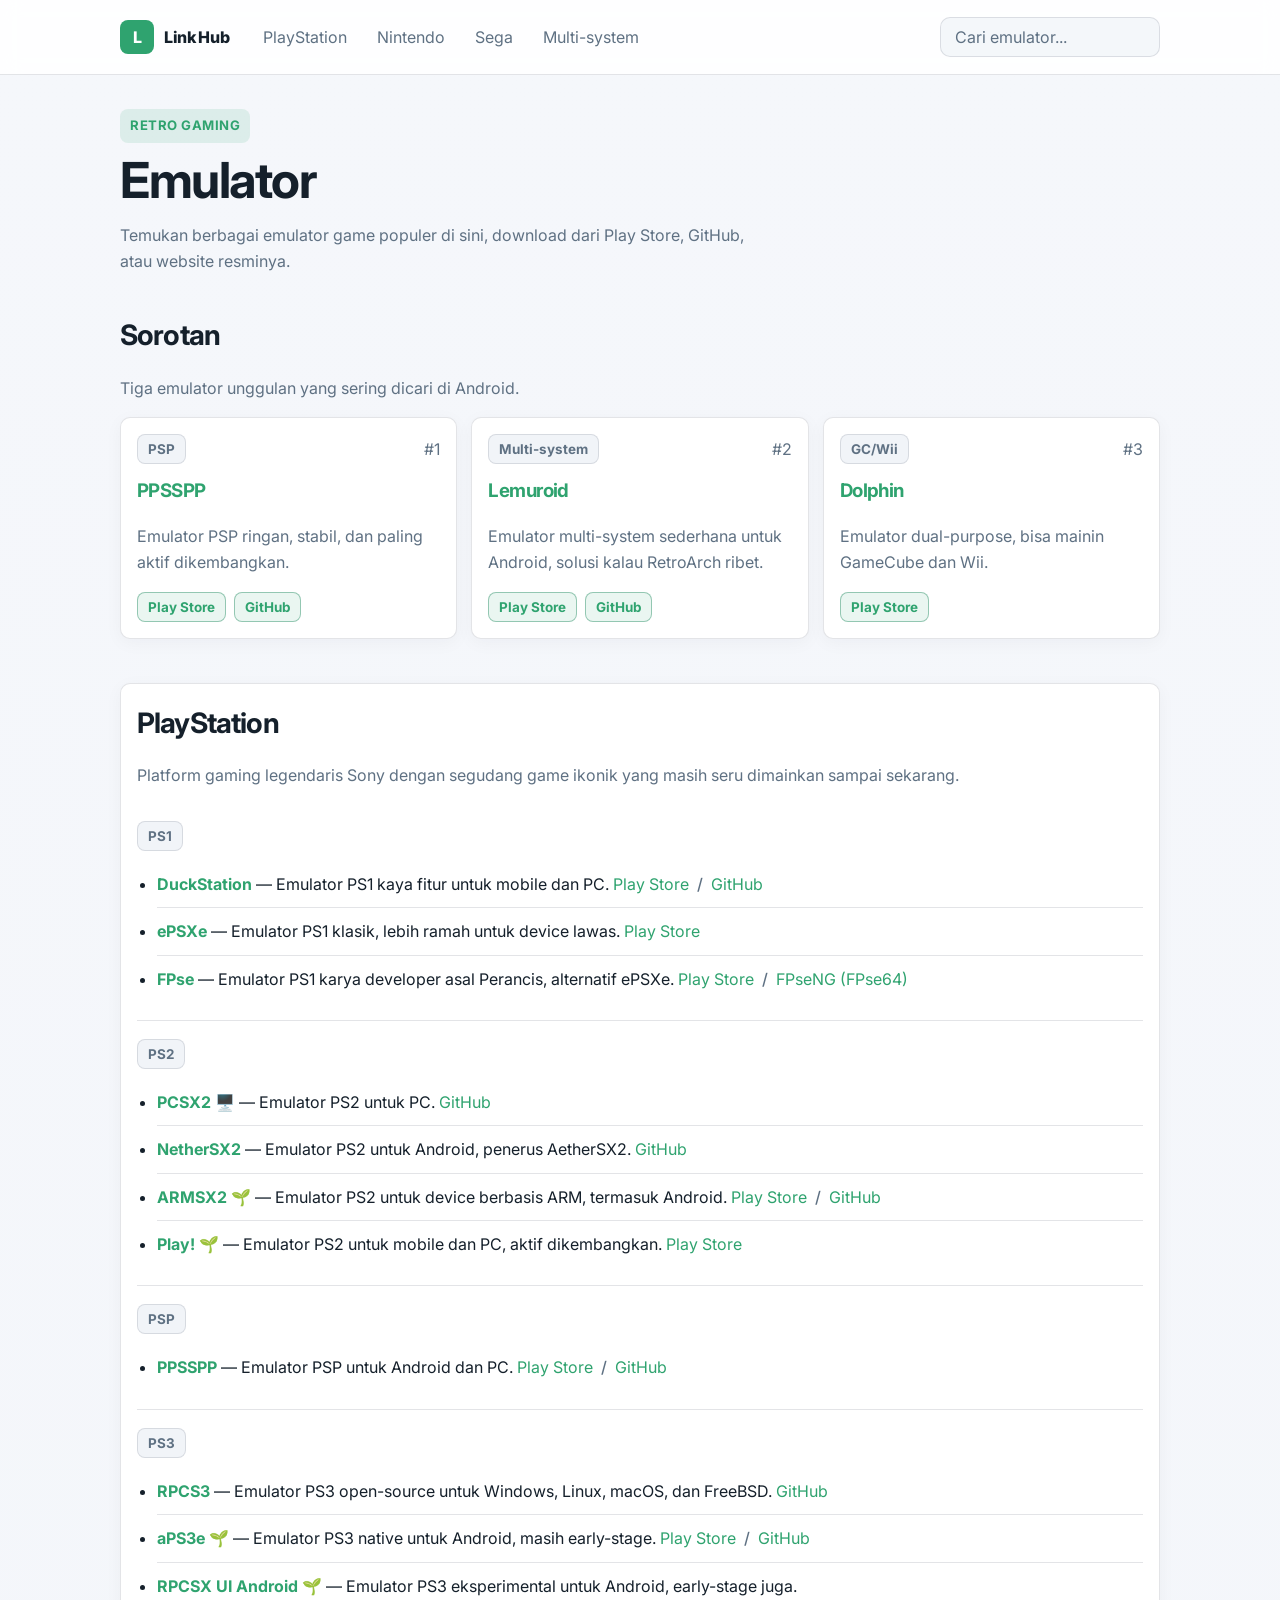
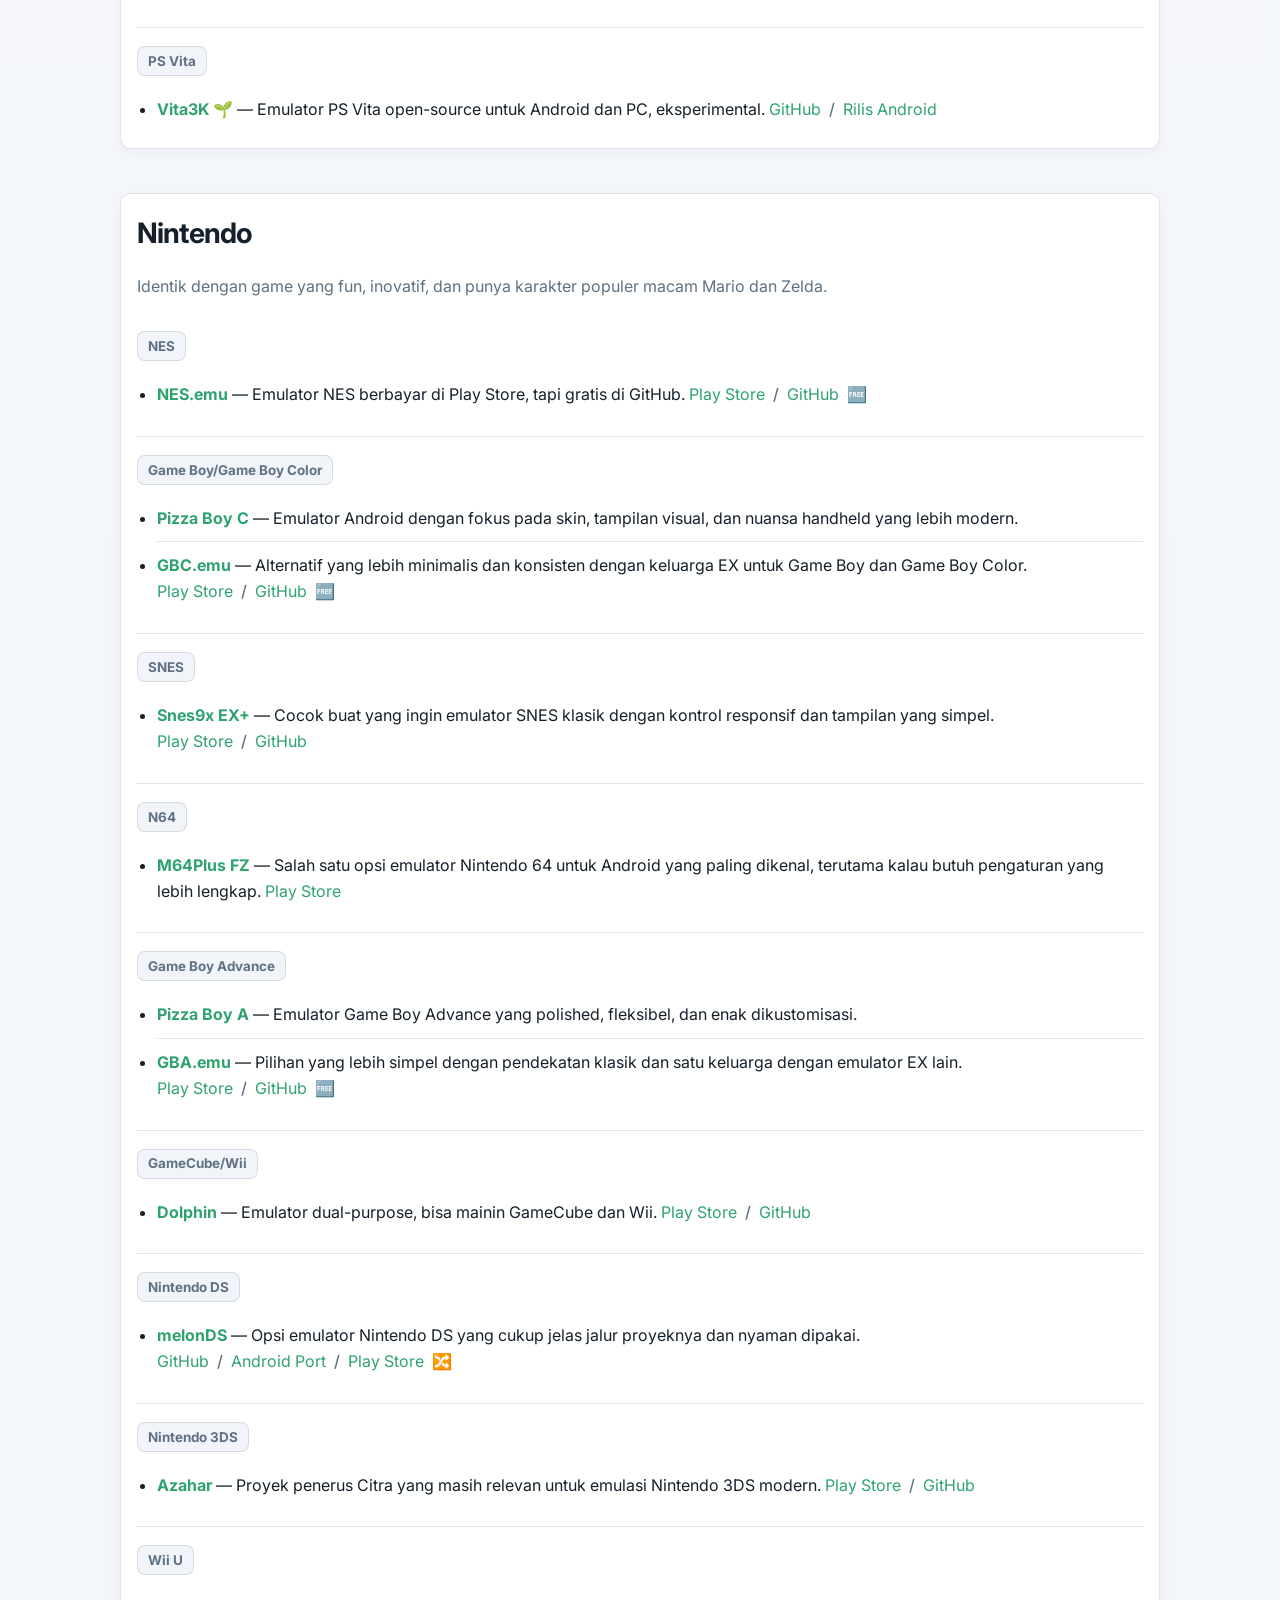
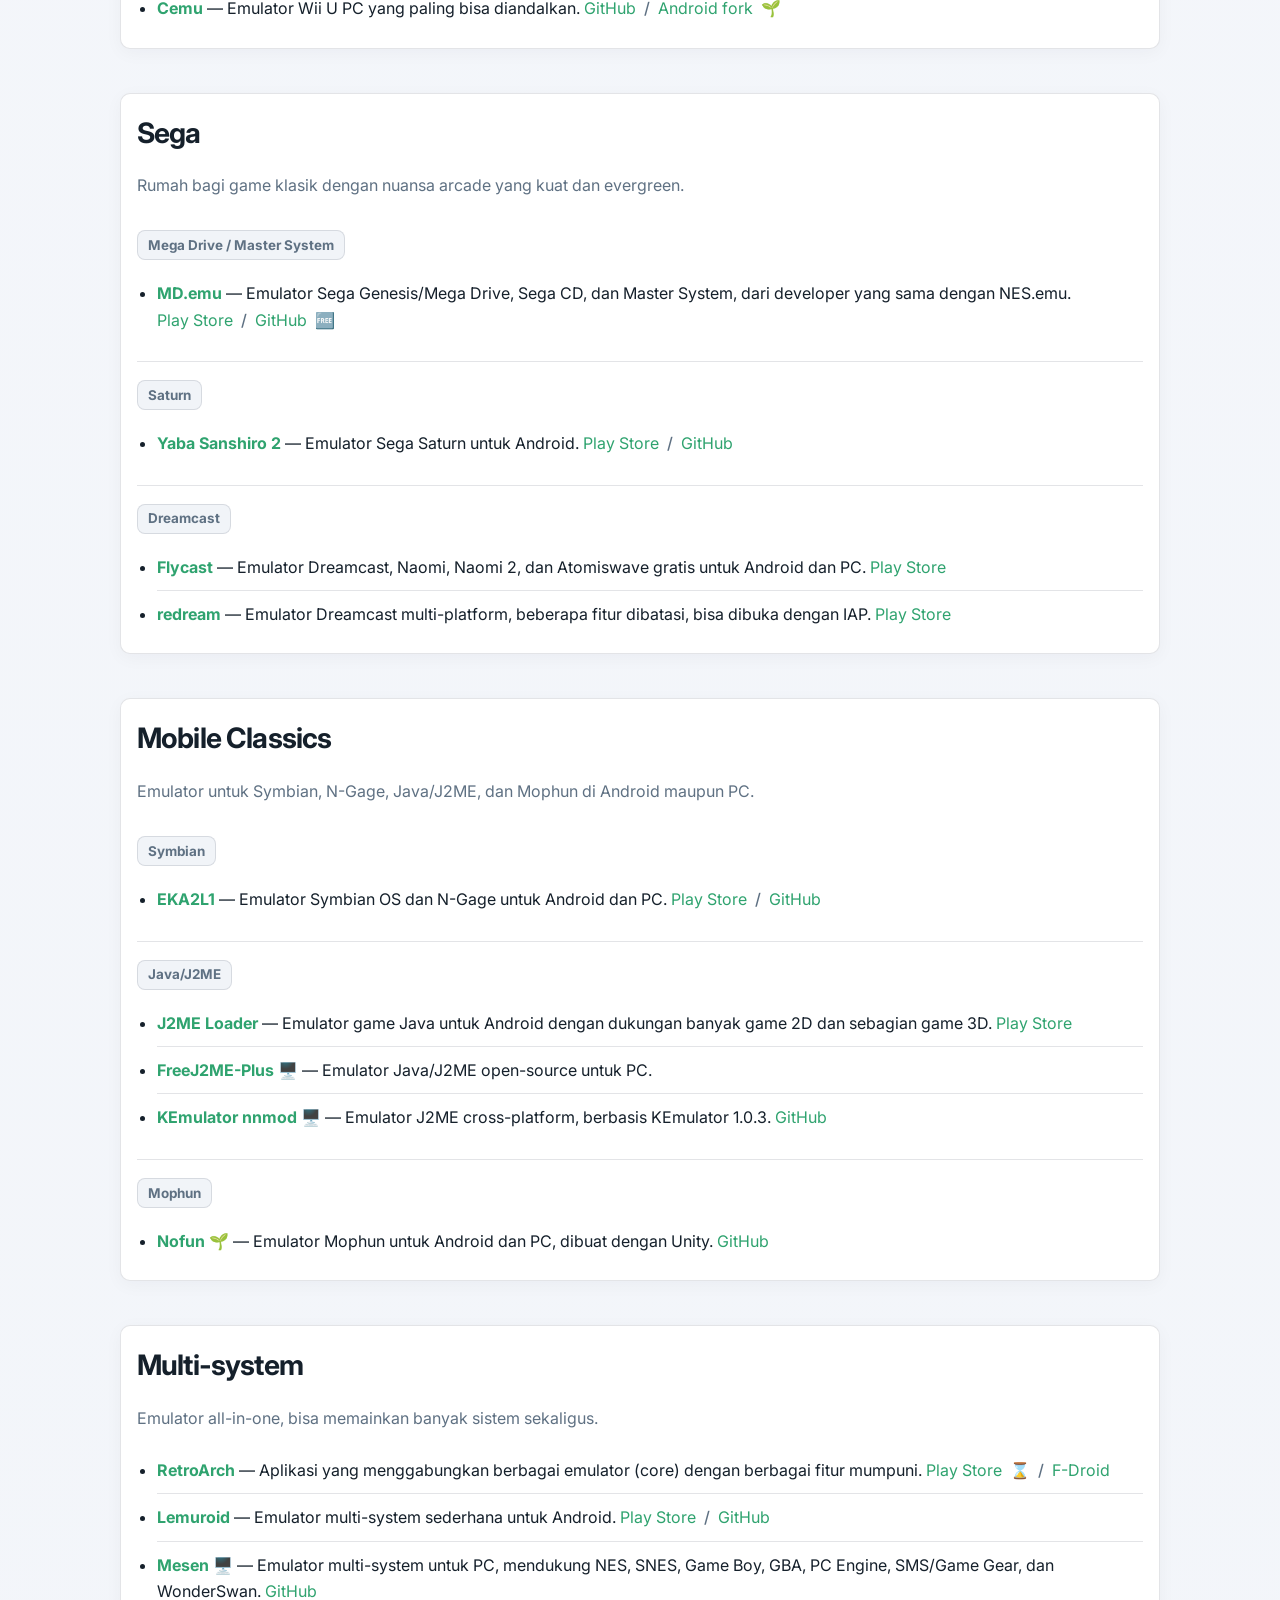
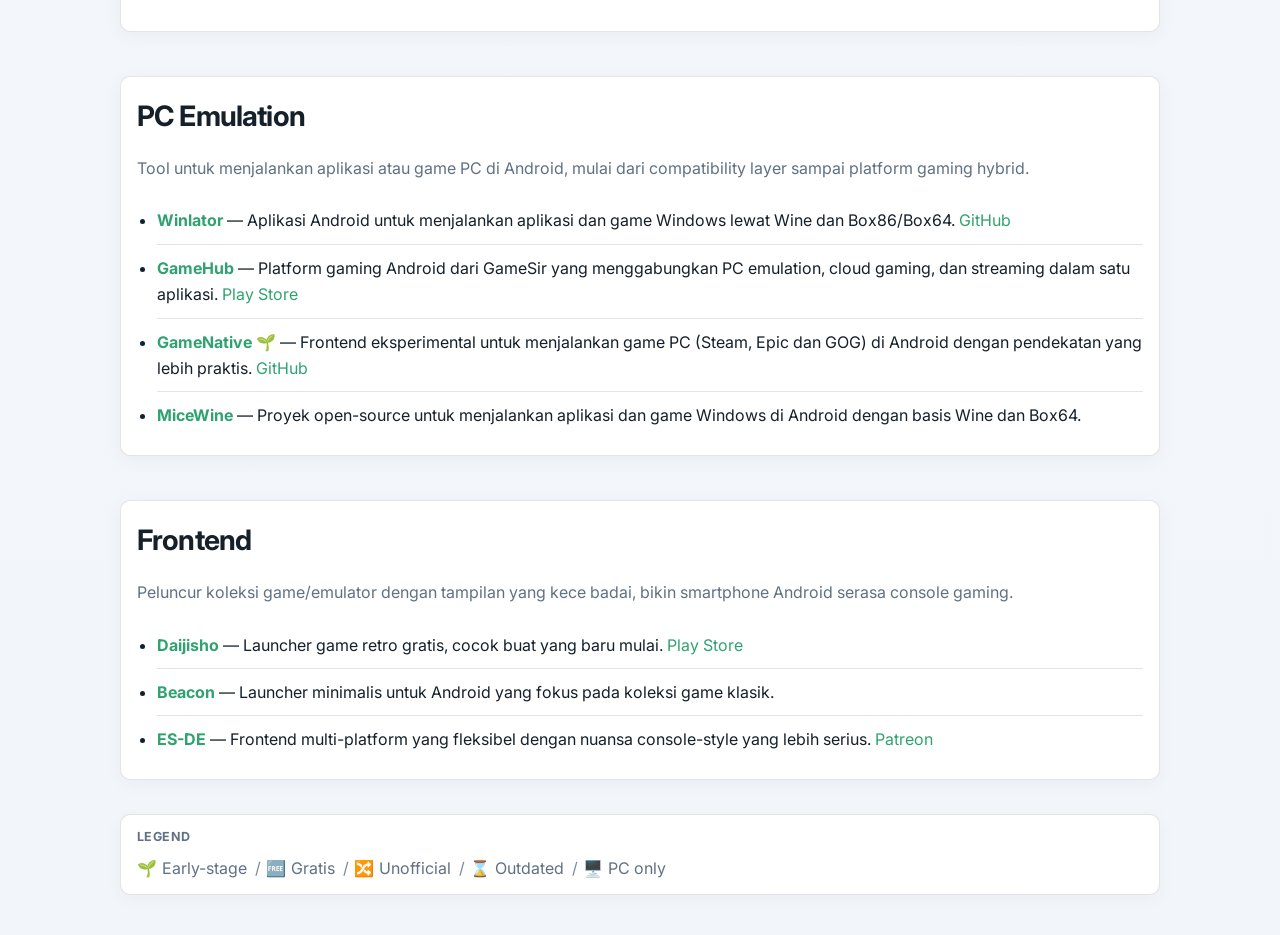
==== emulator/index.html @ f9822b8f "Update index.html Nofun dan GameNative early-stage." ====
<!DOCTYPE html>
<html lang="id">
<head>
  <meta charset="UTF-8" />
  <meta name="viewport" content="width=device-width, initial-scale=1.0" />
  <title>M2D Link Hub • Emulator</title>
  <meta name="description" content="Kumpulan emulator dari sumber resmi, aman, dan rapi." />
  <link rel="canonical" href="https://hub.memudahkan.com/emulator/">
  <meta name="robots" content="index, follow">
  <meta property="og:type" content="website">
  <meta property="og:site_name" content="M2D Link Hub • Emulator">
  <meta property="og:locale" content="id_ID">
  <meta property="og:title" content="M2D Link Hub • Emulator">
  <meta property="og:description" content="Kumpulan link emulator pilihan untuk Android, PC, dan platform lain. Temukan situs resmi, GitHub, Play Store, dan panduan yang relevan.">
  <meta property="og:url" content="https://hub.memudahkan.com/">
  <meta property="og:image" content="https://hub.memudahkan.com/assets/images/og/m2d-link-hub-preview.png">
  <link rel="preconnect" href="https://fonts.googleapis.com">
  <link rel="preconnect" href="https://fonts.gstatic.com" crossorigin>
  <link href="https://fonts.googleapis.com/css2?family=Inter:wght@400;500;600;700;800&display=swap" rel="stylesheet">
  <link rel="icon" href="/assets/favicon/favicon.ico" sizes="any">
  <link rel="icon" type="image/png" sizes="32x32" href="/assets/favicon/favicon-32x32.png">
  <link rel="icon" type="image/png" sizes="16x16" href="/assets/favicon/favicon-16x16.png">
  <link rel="icon" type="image/png" sizes="48x48" href="/assets/favicon/favicon-48x48.png">
  <link rel="apple-touch-icon" href="/assets/favicon/apple-touch-icon.png">
  <meta name="theme-color" content="#0f1316">
  <link rel="stylesheet" href="/assets/css/shared.css" />
  <link rel="stylesheet" href="/assets/css/emulator.css" />
</head>
<body class="page page-emulator">
  <a class="skip-link" href="#main">Skip to content</a>

  <header class="site-header">
    <div class="container topbar">
      <a class="brand" href="/" aria-label="M2D Link Hub home">
        <span class="brand-mark" aria-hidden="true">L</span>
        <span>Link Hub</span>
      </a>

      <nav class="desktop-nav" aria-label="Primary navigation">
        <a href="#playstation">PlayStation</a>
        <a href="#nintendo">Nintendo</a>
        <a href="#sega">Sega</a>
        <a href="#multisystem">Multi-system</a>
      </nav>

      <form class="desktop-search" role="search">
        <label class="sr-only" for="desktop-search-input" id="desktop-search-form">Cari emulator</label>
        <input id="desktop-search-input" type="search" placeholder="Cari emulator..." />
      </form>

      <div class="mobile-actions">
        <button
          class="icon-btn search-toggle"
          type="button"
          aria-expanded="false"
          aria-controls="mobile-search-form"
          aria-label="Buka pencarian">
          <svg viewBox="0 0 24 24" class="icon" aria-hidden="true" focusable="false">
            <circle cx="11" cy="11" r="6.5"></circle>
            <path d="M16 16l4 4"></path>
          </svg>
        </button>

        <button
          class="icon-btn menu-toggle"
          type="button"
          aria-expanded="false"
          aria-controls="mobile-menu"
          aria-label="Open navigation menu">
          <svg viewBox="0 0 24 24" class="icon" aria-hidden="true" focusable="false">
            <path d="M4 7h16"></path>
            <path d="M4 12h16"></path>
            <path d="M4 17h16"></path>
          </svg>
        </button>
      </div>

      <form class="mobile-searchbar" role="search" id="mobile-search-form">
        <label class="sr-only" for="mobile-search-input">Cari emulator</label>
        <input id="mobile-search-input" type="search" placeholder="Cari emulator..." />
        <button
          type="button"
          class="icon-btn search-close"
          aria-label="Tutup pencarian">
          <svg viewBox="0 0 24 24" class="icon" aria-hidden="true" focusable="false">
            <path d="M6 6l12 12"></path>
            <path d="M18 6l-12 12"></path>
          </svg>
        </button>
      </form>
    </div>

    <div class="container mobile-menu-shell">
      <div class="mobile-menu" id="mobile-menu">
        <nav class="mobile-nav" aria-label="Mobile navigation">
          <a href="#playstation">PlayStation</a>
          <a href="#nintendo">Nintendo</a>
          <a href="#sega">Sega</a>
          <a href="#multisystem">Multi-system</a>
        </nav>
      </div>
    </div>
  </header>

  <div class="container search-status-wrap" id="search-status-wrap" hidden>
    <p class="search-status" id="search-status" aria-live="polite"></p>
  </div>

  <main id="main">
    <section class="hero" id="top">
      <div class="container hero-inner">
        <p class="eyebrow">Retro Gaming</p>
        <h1>Emulator</h1>
        <p class="lead">Temukan berbagai emulator game populer di sini, download dari Play Store, GitHub, atau website resminya.</p>
      </div>
    </section>

    <div class="container no-results" id="no-results" hidden>
      <p>Tidak ada hasil yang cocok.</p>
    </div>

    <section class="section" id="featured-section">
      <div class="container">
        <div class="section-head">
          <h2>Sorotan</h2>
          <p>Tiga emulator unggulan yang sering dicari di Android.</p>
        </div>

        <div class="featured-grid">
          <article class="featured-card">
            <div class="card-head">
              <span class="badge">PSP</span>
              <span class="meta">#1</span>
            </div>
            <a class="primary-link" href="https://www.ppsspp.org/" target="_blank" rel="noopener noreferrer"><h3>PPSSPP</h3></a>
            <p>Emulator PSP ringan, stabil, dan paling aktif dikembangkan.</p>
            <div class="sub-links">
              <a class="mini-link" href="https://play.google.com/store/apps/details?id=org.ppsspp.ppsspp" target="_blank" rel="noopener noreferrer">Play Store</a>
              <a class="mini-link" href="https://github.com/hrydgard/ppsspp/releases/latest" target="_blank" rel="noopener noreferrer">GitHub</a>
            </div>
          </article>

          <article class="featured-card">
            <div class="card-head">
              <span class="badge">Multi-system</span>
              <span class="meta">#2</span>
            </div>
            <a class="primary-link" href="https://swordfish90.github.io" target="_blank" rel="noopener noreferrer"><h3>Lemuroid</h3></a>
            <p>Emulator multi-system sederhana untuk Android, solusi kalau RetroArch ribet.</p>
            <div class="sub-links">
              <a class="mini-link" href="https://play.google.com/store/apps/details?id=com.swordfish.lemuroid" target="_blank" rel="noopener noreferrer">Play Store</a>
              <a class="mini-link" href="https://github.com/Swordfish90/Lemuroid/releases/latest" target="_blank" rel="noopener noreferrer">GitHub</a>
            </div>
          </article>

          <article class="featured-card">
            <div class="card-head">
              <span class="badge">GC/Wii</span>
              <span class="meta">#3</span>
            </div>
            <a class="primary-link" href="https://dolphin-emu.org" target="_blank" rel="noopener noreferrer"><h3>Dolphin</h3></a>
            <p>Emulator dual-purpose, bisa mainin GameCube dan Wii.</p>
            <div class="sub-links">
              <a class="mini-link" href="https://play.google.com/store/apps/details?id=org.dolphinemu.dolphinemu" target="_blank" rel="noopener noreferrer">Play Store</a>
            </div>
          </article>
        </div>
      </div>
    </section>

    <section class="section" id="playstation">
      <div class="container list-section">
        <div class="section-head">
          <h2>PlayStation</h2>
          <p>Platform gaming legendaris Sony dengan segudang game ikonik yang masih seru dimainkan sampai sekarang.</p>
        </div>

        <div class="resource-group">
          <h3 class="resource-subtitle">PS1</h3>
          <ul class="resource-list">
            <li>
              <a class="primary-link" href="https://www.duckstation.org/" target="_blank" rel="noopener noreferrer">DuckStation</a> — Emulator PS1 kaya fitur untuk mobile dan PC.
              <span class="inline-links">
                <a href="https://play.google.com/store/apps/details?id=com.github.stenzek.duckstation" target="_blank" rel="noopener noreferrer">Play Store</a>
                <span class="sep" aria-hidden="true">/</span>
                <a href="https://github.com/stenzek/duckstation/releases/latest" target="_blank" rel="noopener noreferrer">GitHub</a>
              </span>
            </li>
            <li>
              <a class="primary-link" href="https://epsxe.com/" target="_blank" rel="noopener noreferrer">ePSXe</a> — Emulator PS1 klasik, lebih ramah untuk device lawas.
              <span class="inline-links">
                <a href="https://play.google.com/store/apps/details?id=com.epsxe.ePSXe" target="_blank" rel="noopener noreferrer">Play Store</a>
              </span>
            </li>
            <li>
              <a class="primary-link" href="https://www.fpsece.net/" target="_blank" rel="noopener noreferrer">FPse</a> — Emulator PS1 karya developer asal Perancis, alternatif ePSXe.
              <span class="inline-links">
                <a href="https://play.google.com/store/apps/details?id=com.emulator.fpse" target="_blank" rel="noopener noreferrer">Play Store</a>
                <span class="sep" aria-hidden="true">/</span>
                <a href="https://play.google.com/store/apps/details?id=com.emulator.fpse64" target="_blank" rel="noopener noreferrer">FPseNG (FPse64)</a>
              </span>
            </li>
          </ul>
        </div>

        <div class="resource-group">
          <h3 class="resource-subtitle">PS2</h3>
          <ul class="resource-list">
            <li>
              <a class="primary-link" href="https://pcsx2.net/" target="_blank" rel="noopener noreferrer">PCSX2</a> <span class="link-flag" aria-label="PC" title="PC only">🖥️</span> — Emulator PS2 untuk PC.
              <span class="inline-links">
                <a href="https://github.com/PCSX2/pcsx2/releases/latest" target="_blank" rel="noopener noreferrer">GitHub</a>
              </span>
            </li>
            <li>
              <a class="primary-link" href="https://github.com/Trixarian/NetherSX2-classic" target="_blank" rel="noopener noreferrer">NetherSX2</a> — Emulator PS2 untuk Android, penerus AetherSX2.
              <span class="inline-links">
                <a href="https://github.com/Trixarian/NetherSX2-classic/releases/latest" target="_blank" rel="noopener noreferrer">GitHub</a>
              </span>
            </li>
            <li>
              <a class="primary-link" href="https://armsx2.net/" target="_blank" rel="noopener noreferrer">ARMSX2</a> <span class="link-flag" aria-label="Early-stage" title="Early-stage">🌱</span> — Emulator PS2 untuk device berbasis ARM, termasuk Android.
              <span class="inline-links">
                <a href="https://play.google.com/store/apps/details?id=come.nanodata.armsx2" target="_blank" rel="noopener noreferrer">Play Store</a>
                <span class="sep" aria-hidden="true">/</span>
                <a href="https://github.com/ARMSX2/ARMSX2/releases/latest" target="_blank" rel="noopener noreferrer">GitHub</a>
              </span>
            </li>
            <li>
              <a class="primary-link" href="https://purei.org/" target="_blank" rel="noopener noreferrer">Play!</a> <span class="link-flag" aria-label="Early-stage" title="Early-stage">🌱</span> — Emulator PS2 untuk mobile dan PC, aktif dikembangkan.
              <span class="inline-links">
                <a href="https://play.google.com/store/apps/details?id=com.virtualapplications.play" target="_blank" rel="noopener noreferrer">Play Store</a>
              </span>
            </li>
          </ul>
        </div>

        <div class="resource-group">
          <h3 class="resource-subtitle">PSP</h3>
          <ul class="resource-list">
            <li>
              <a class="primary-link" href="https://www.ppsspp.org" target="_blank" rel="noopener noreferrer">PPSSPP</a>
              — Emulator PSP untuk Android dan PC.
              <span class="inline-links">
                <a href="https://play.google.com/store/apps/details?id=org.ppsspp.ppsspp" target="_blank" rel="noopener noreferrer">Play Store</a>
                <span class="sep" aria-hidden="true">/</span>
                <a href="https://github.com/hrydgard/ppsspp/releases/latest" target="_blank" rel="noopener noreferrer">GitHub</a>
              </span>
            </li>
          </ul>
        </div>

        <div class="resource-group">
          <h3 class="resource-subtitle">PS3</h3>
          <ul class="resource-list">
            <li>
              <a class="primary-link" href="https://rpcs3.net/" target="_blank" rel="noopener noreferrer">RPCS3</a>
              — Emulator PS3 open-source untuk Windows, Linux, macOS, dan FreeBSD.
              <span class="inline-links">
                <a href="https://github.com/RPCS3/rpcs3" target="_blank" rel="noopener noreferrer">GitHub</a>
              </span>
            </li>
            <li>
                <a class="primary-link" href="https://aenu.cc/aps3e/" target="_blank" rel="noopener noreferrer">aPS3e</a> <span class="link-flag" aria-label="Early-stage" title="Early-stage">🌱</span>
              — Emulator PS3 native untuk Android, masih early-stage.
              <span class="inline-links">
                <a href="https://play.google.com/store/apps/details?id=aenu.aps3e" target="_blank" rel="noopener noreferrer">Play Store</a>
                <span class="sep" aria-hidden="true">/</span>
                <a href="https://github.com/aenu1/aps3e/releases/latest" target="_blank" rel="noopener noreferrer">GitHub</a>
              </span>
            </li>
            <li>
                <a class="primary-link" href="https://github.com/RPCSX/rpcsx-ui-android/releases/latest" target="_blank" rel="noopener noreferrer">RPCSX UI Android</a>
               <span class="link-flag" aria-label="Early-stage" title="Early-stage">🌱</span>
              — Emulator PS3 eksperimental untuk Android, early-stage juga.
            </li>
          </ul>
        </div>

        <div class="resource-group">
          <h3 class="resource-subtitle">PS Vita</h3>
          <ul class="resource-list">
            <li>
                <a class="primary-link" href="https://vita3k.org" target="_blank" rel="noopener noreferrer">Vita3K</a>
               <span class="link-flag" aria-label="Early-stage" title="Early-stage">🌱</span>
              — Emulator PS Vita open-source untuk Android dan PC, eksperimental.
              <span class="inline-links">
                <a href="https://github.com/Vita3K/Vita3K" target="_blank" rel="noopener noreferrer">GitHub</a>
                <span class="sep" aria-hidden="true">/</span>
                <a href="https://github.com/Vita3K/Vita3K-Android/releases/latest" target="_blank" rel="noopener noreferrer">Rilis Android</a>
              </span>
            </li>
          </ul>
        </div>
      </div>
    </section>

    <section class="section" id="nintendo">
      <div class="container list-section">
        <div class="section-head">
          <h2>Nintendo</h2>
          <p>Identik dengan game yang fun, inovatif, dan punya karakter populer macam Mario dan Zelda.</p>
        </div>

        <div class="resource-group">
          <h3 class="resource-subtitle">NES</h3>
          <ul class="resource-list">
            <li>
              <a class="primary-link" href="https://www.explusalpha.com/contents/nes-emu" target="_blank" rel="noopener noreferrer">NES.emu</a> — Emulator NES berbayar di Play Store, tapi gratis di GitHub.
              <span class="inline-links">
                <a href="https://play.google.com/store/apps/details?id=com.explusalpha.NesEmu" target="_blank" rel="noopener noreferrer">Play Store</a>
                <span class="sep" aria-hidden="true">/</span>
                  <a href="https://github.com/Rakashazi/emu-ex-plus-alpha/releases/download/Pre-release/NesEmu.zip" rel="noopener noreferrer">GitHub</a>
                 <span class="link-flag" aria-label="Gratis" title="Gratis">🆓</span>
              </span>
            </li>
          </ul>
        </div>

        <div class="resource-group">
          <h3 class="resource-subtitle">Game Boy/Game Boy Color</h3>
          <ul class="resource-list">
            <li>
              <a class="primary-link" href="https://play.google.com/store/apps/details?id=it.dbtecno.pizzaboy" target="_blank" rel="noopener noreferrer">Pizza Boy C</a> — Emulator Android dengan fokus pada skin, tampilan visual, dan nuansa handheld yang lebih modern.
            </li>
            <li>
              <a class="primary-link" href="https://www.explusalpha.com/contents/gbc-emu" target="_blank" rel="noopener noreferrer">GBC.emu</a> — Alternatif yang lebih minimalis dan konsisten dengan keluarga EX untuk Game Boy dan Game Boy Color.
              <span class="inline-links">
                <a href="https://play.google.com/store/apps/details?id=com.explusalpha.GbcEmu" target="_blank" rel="noopener noreferrer">Play Store</a>
                <span class="sep" aria-hidden="true">/</span>
                  <a href="https://github.com/Rakashazi/emu-ex-plus-alpha/releases/download/Pre-release/GbcEmu.zip" rel="noopener noreferrer">GitHub</a>
                 <span class="link-flag" aria-label="Gratis" title="Gratis">🆓</span>
              </span>
            </li>
          </ul>
        </div>

        <div class="resource-group">
          <h3 class="resource-subtitle">SNES</h3>
          <ul class="resource-list">
            <li>
              <a class="primary-link" href="https://www.explusalpha.com/contents/snes9x-ex-plus-alpha" target="_blank" rel="noopener noreferrer">Snes9x EX+</a> — Cocok buat yang ingin emulator SNES klasik dengan kontrol responsif dan tampilan yang simpel.
              <span class="inline-links">
                <a href="https://play.google.com/store/apps/details?id=com.explusalpha.Snes9xPlus" target="_blank" rel="noopener noreferrer">Play Store</a>
                <span class="sep" aria-hidden="true">/</span>
                <a href="https://github.com/Rakashazi/emu-ex-plus-alpha" target="_blank" rel="noopener noreferrer">GitHub</a>
              </span>
            </li>
          </ul>
        </div>

        <div class="resource-group">
          <h3 class="resource-subtitle">N64</h3>
          <ul class="resource-list">
            <li>
              <a class="primary-link" href="https://www.zurita.me" target="_blank" rel="noopener noreferrer">M64Plus FZ</a> — Salah satu opsi emulator Nintendo 64 untuk Android yang paling dikenal, terutama kalau butuh pengaturan yang lebih lengkap.
              <span class="inline-links">
                <a href="https://play.google.com/store/apps/details?id=org.mupen64plusae.v3.fzurita" target="_blank" rel="noopener noreferrer">Play Store</a>
              </span>
            </li>
          </ul>
        </div>

        <div class="resource-group">
          <h3 class="resource-subtitle">Game Boy Advance</h3>
          <ul class="resource-list">
            <li>
              <a class="primary-link" href="https://play.google.com/store/apps/details?id=it.dbtecno.pizzaboygba" target="_blank" rel="noopener noreferrer">Pizza Boy A</a> — Emulator Game Boy Advance yang polished, fleksibel, dan enak dikustomisasi.
            </li>
            <li>
              <a class="primary-link" href="https://www.explusalpha.com/contents/gba-emu" target="_blank" rel="noopener noreferrer">GBA.emu</a> — Pilihan yang lebih simpel dengan pendekatan klasik dan satu keluarga dengan emulator EX lain.
              <span class="inline-links">
                <a href="https://play.google.com/store/apps/details?id=com.explusalpha.GbaEmu" target="_blank" rel="noopener noreferrer">Play Store</a>
                <span class="sep" aria-hidden="true">/</span>
                  <a href="https://github.com/Rakashazi/emu-ex-plus-alpha/releases/download/Pre-release/GbaEmu.zip" rel="noopener noreferrer">GitHub</a>
                 <span class="link-flag" aria-label="Gratis" title="Gratis">🆓</span>
              </span>
            </li>
          </ul>
        </div>

        <div class="resource-group">
          <h3 class="resource-subtitle">GameCube/Wii</h3>
          <ul class="resource-list">
            <li>
              <a class="primary-link" href="https://dolphin-emu.org/" target="_blank" rel="noopener noreferrer">Dolphin</a> — Emulator dual-purpose, bisa mainin GameCube dan Wii.
              <span class="inline-links">
                <a href="https://play.google.com/store/apps/details?id=org.dolphinemu.dolphinemu" target="_blank" rel="noopener noreferrer">Play Store</a>
                <span class="sep" aria-hidden="true">/</span>
                <a href="https://github.com/dolphin-emu/dolphin" target="_blank" rel="noopener noreferrer">GitHub</a>
              </span>
            </li>
          </ul>
        </div>

        <div class="resource-group">
          <h3 class="resource-subtitle">Nintendo DS</h3>
          <ul class="resource-list">
            <li>
              <a class="primary-link" href="https://melonds.kuribo64.net" target="_blank" rel="noopener noreferrer">melonDS</a> — Opsi emulator Nintendo DS yang cukup jelas jalur proyeknya dan nyaman dipakai.
              <span class="inline-links">
                <a href="https://github.com/melonDS-emu/melonDS" target="_blank" rel="noopener noreferrer">GitHub</a>
                <span class="sep" aria-hidden="true">/</span>
                <a href="https://github.com/rafaelvcaetano/melonDS-android/releases/latest" target="_blank" rel="noopener noreferrer">Android Port</a>
                <span class="sep" aria-hidden="true">/</span>
                  <a href="https://play.google.com/store/apps/details?id=me.magnum.melonds" target="_blank" rel="noopener noreferrer">Play Store</a>
                 <span class="link-flag" aria-label="Unofficial" title="Unofficial">🔀</span>
              </span>
            </li>
          </ul>
        </div>

        <div class="resource-group">
          <h3 class="resource-subtitle">Nintendo 3DS</h3>
          <ul class="resource-list">
            <li>
              <a class="primary-link" href="https://azahar-emu.org/" target="_blank" rel="noopener noreferrer">Azahar</a> — Proyek penerus Citra yang masih relevan untuk emulasi Nintendo 3DS modern.
              <span class="inline-links">
                <a href="https://play.google.com/store/apps/details?id=io.github.lime3ds.android" target="_blank" rel="noopener noreferrer">Play Store</a>
                <span class="sep" aria-hidden="true">/</span>
                <a href="https://github.com/azahar-emu/azahar/releases/latest" target="_blank" rel="noopener noreferrer">GitHub</a>
              </span>
            </li>
          </ul>
        </div>

        <div class="resource-group">
          <h3 class="resource-subtitle">Wii U</h3>
          <ul class="resource-list">
            <li>
              <a class="primary-link" href="https://cemu.info" target="_blank" rel="noopener noreferrer">Cemu</a> — Emulator Wii U PC yang paling bisa diandalkan.
              <span class="inline-links">
                <a href="https://github.com/cemu-project/Cemu/releases/latest" target="_blank" rel="noopener noreferrer">GitHub</a>
                <span class="sep" aria-hidden="true">/</span>
                  <a href="https://github.com/SSimco/Cemu/releases/latest" target="_blank" rel="noopener noreferrer">Android fork</a>
                 <span class="link-flag" aria-label="Early-stage" title="Early-stage">🌱</span>
              </span>
            </li>
          </ul>
        </div>
      </div>
    </section>

    <section class="section" id="sega">
      <div class="container list-section">
        <div class="section-head">
          <h2>Sega</h2>
          <p>Rumah bagi game klasik dengan nuansa arcade yang kuat dan evergreen.</p>
        </div>

        <div class="resource-group">
          <h3 class="resource-subtitle">Mega Drive / Master System</h3>
          <ul class="resource-list">
            <li>
              <a class="primary-link" href="https://www.explusalpha.com/contents/md-emu" target="_blank" rel="noopener noreferrer">MD.emu</a>
              — Emulator Sega Genesis/Mega Drive, Sega CD, dan Master System, dari developer yang sama dengan NES.emu.
              <span class="inline-links">
                <a href="https://play.google.com/store/apps/details?id=com.explusalpha.MdEmu" target="_blank" rel="noopener noreferrer">Play Store</a>
                <span class="sep" aria-hidden="true">/</span>
                  <a href="https://github.com/Rakashazi/emu-ex-plus-alpha/releases/download/Pre-release/MdEmu.zip" rel="noopener noreferrer">GitHub</a> <span class="link-flag" aria-label="Gratis" title="Gratis">🆓</span>
              </span>
            </li>
          </ul>
        </div>

        <div class="resource-group">
          <h3 class="resource-subtitle">Saturn</h3>
          <ul class="resource-list">
            <li>
              <a class="primary-link" href="https://www.yabasanshiro.com/" target="_blank" rel="noopener noreferrer">Yaba Sanshiro 2</a>
              — Emulator Sega Saturn untuk Android.
              <span class="inline-links">
                <a href="https://play.google.com/store/apps/details?id=org.devmiyax.yabasanshioro2" target="_blank" rel="noopener noreferrer">Play Store</a>
                <span class="sep" aria-hidden="true">/</span>
                <a href="https://github.com/devmiyax/yabause" target="_blank" rel="noopener noreferrer">GitHub</a>
              </span>
            </li>
          </ul>
        </div>

        <div class="resource-group">
          <h3 class="resource-subtitle">Dreamcast</h3>
          <ul class="resource-list">
            <li>
              <a class="primary-link" href="https://github.com/flyinghead/flycast/releases/latest" target="_blank" rel="noopener noreferrer">Flycast</a>
              — Emulator Dreamcast, Naomi, Naomi 2, dan Atomiswave gratis untuk Android dan PC.
              <span class="inline-links">
                <a href="https://play.google.com/store/apps/details?id=com.flycast.emulator" target="_blank" rel="noopener noreferrer">Play Store</a>
              </span>
            </li>
            <li>
              <a class="primary-link" href="https://redream.io/" target="_blank" rel="noopener noreferrer">redream</a>
              — Emulator Dreamcast multi-platform, beberapa fitur dibatasi, bisa dibuka dengan IAP.
              <span class="inline-links">
                <a href="https://play.google.com/store/apps/details?id=io.recompiled.redream" target="_blank" rel="noopener noreferrer">Play Store</a>
              </span>
            </li>
          </ul>
        </div>
      </div>
    </section>

    <section class="section" id="mobile-classics">
      <div class="container list-section">
        <div class="section-head">
          <h2>Mobile Classics</h2>
          <p>Emulator untuk Symbian, N-Gage, Java/J2ME, dan Mophun di Android maupun PC.</p>
        </div>

        <div class="resource-group">
          <h3 class="resource-subtitle">Symbian</h3>
          <ul class="resource-list">
            <li>
              <a class="primary-link" href="https://eka2l1.github.io" target="_blank" rel="noopener noreferrer">EKA2L1</a>
              — Emulator Symbian OS dan N-Gage untuk Android dan PC.
              <span class="inline-links">
                <a href="https://play.google.com/store/apps/details?id=com.github.eka2l1" target="_blank" rel="noopener noreferrer">Play Store</a>
                <span class="sep" aria-hidden="true">/</span>
                <a href="https://github.com/EKA2L1/EKA2L1/releases/latest" target="_blank" rel="noopener noreferrer">GitHub</a>
              </span>
            </li>
          </ul>
        </div>

        <div class="resource-group">
          <h3 class="resource-subtitle">Java/J2ME</h3>
          <ul class="resource-list">
            <li>
              <a class="primary-link" href="https://github.com/nikita36078/J2ME-Loader" target="_blank" rel="noopener noreferrer">J2ME Loader</a>
              — Emulator game Java untuk Android dengan dukungan banyak game 2D dan sebagian game 3D.
              <span class="inline-links">
                <a href="https://play.google.com/store/apps/details?id=ru.playsoftware.j2meloader" target="_blank" rel="noopener noreferrer">Play Store</a>
              </span>
            </li>
            <li>
              <a class="primary-link" href="https://tasemulators.github.io/freej2me-plus/" target="_blank" rel="noopener noreferrer">FreeJ2ME-Plus</a> <span class="link-flag" aria-label="PC" title="PC only">🖥️</span>
              — Emulator Java/J2ME open-source untuk PC.
            </li>
            <li>
              <a class="primary-link" href="https://nnproject.cc/kem/" target="_blank" rel="noopener noreferrer">KEmulator nnmod</a> <span class="link-flag" aria-label="PC"  title="PC only">🖥️</span>
              — Emulator J2ME cross-platform, berbasis KEmulator 1.0.3.
              <span class="inline-links">
                <a href="https://github.com/shinovon/KEmulator" target="_blank" rel="noopener noreferrer">GitHub</a>
              </span>
            </li>
          </ul>
        </div>

      <div class="resource-group">
          <h3 class="resource-subtitle">Mophun</h3>
          <ul class="resource-list">
            <li>
              <a class="primary-link" href="https://github.com/RadratSoftworks/nofun" target="_blank" rel="noopener noreferrer">Nofun</a> <span class="link-flag" aria-label="Early-stage" title="Early-stage">🌱</span>
              — Emulator Mophun untuk Android dan PC, dibuat dengan Unity.
              <span class="inline-links">
                <a href="https://github.com/RadratSoftworks/nofun/releases/latest" target="_blank" rel="noopener noreferrer">GitHub</a>
              </span>
            </li>
          </ul>
        </div>

      </div>
    </section>

    <section class="section" id="multisystem">
      <div class="container list-section">
        <div class="section-head">
          <h2>Multi-system</h2>
          <p>Emulator all-in-one, bisa memainkan banyak sistem sekaligus.</p>
        </div>

        <ul class="resource-list">
          <li>
            <a class="primary-link" href="https://www.retroarch.com/" target="_blank" rel="noopener noreferrer">RetroArch</a> — Aplikasi yang menggabungkan berbagai emulator (core) dengan berbagai fitur mumpuni.
            <span class="inline-links">
                <a href="https://play.google.com/store/apps/details?id=com.retroarch" target="_blank" rel="noopener noreferrer">Play Store</a>
               <span class="link-flag" aria-label="Outdated" title="Outdated">⌛</span>
              <span class="sep" aria-hidden="true">/</span>
              <a href="https://f-droid.org/en/packages/com.retroarch/" target="_blank" rel="noopener noreferrer">F-Droid</a>
            </span>
          </li>
          <li>
            <a class="primary-link" href="https://swordfish90.github.io/" target="_blank" rel="noopener noreferrer">Lemuroid</a> — Emulator multi-system sederhana untuk Android.
            <span class="inline-links">
              <a href="https://play.google.com/store/apps/details?id=com.swordfish.lemuroid" target="_blank" rel="noopener noreferrer">Play Store</a>
              <span class="sep" aria-hidden="true">/</span>
              <a href="https://github.com/Swordfish90/Lemuroid/releases/latest" target="_blank" rel="noopener noreferrer">GitHub</a>
            </span>
          </li>
          <li>
            <a class="primary-link" href="https://www.mesen.ca" target="_blank" rel="noopener noreferrer">Mesen</a> <span class="link-flag" aria-label="PC only"  title="PC only">🖥️</span>
              — Emulator multi-system untuk PC, mendukung NES, SNES, Game Boy, GBA, PC Engine, SMS/Game Gear, dan WonderSwan.
            <span class="inline-links">
              <a href="https://github.com/SourMesen/Mesen2" target="_blank" rel="noopener noreferrer">GitHub</a>
            </span>
</li>
        </ul>
      </div>
    </section>

    <section class="section" id="pc-emulation">
      <div class="container list-section">
        <div class="section-head">
          <h2>PC Emulation</h2>
          <p>Tool untuk menjalankan aplikasi atau game PC di Android, mulai dari compatibility layer sampai platform gaming hybrid.</p>
        </div>

        <ul class="resource-list">
          <li>
            <a class="primary-link" href="https://winlator.org" target="_blank" rel="noopener noreferrer">Winlator</a> — Aplikasi Android untuk menjalankan aplikasi dan game Windows lewat Wine dan Box86/Box64.
            <span class="inline-links">
              <a href="https://github.com/brunodev85/winlator/releases/latest" target="_blank" rel="noopener noreferrer">GitHub</a>
            </span>
          </li>
          <li>
            <a class="primary-link" href="https://gamehub.gamesir.com" target="_blank" rel="noopener noreferrer">GameHub</a> — Platform gaming Android dari GameSir yang menggabungkan PC emulation, cloud gaming, dan streaming dalam satu aplikasi.
            <span class="inline-links">
              <a href="https://play.google.com/store/apps/details?id=com.xiaoji.egggame" target="_blank" rel="noopener noreferrer">Play Store</a>
            </span>
          </li>
          <li>
            <a class="primary-link" href="https://gamenative.app/" target="_blank" rel="noopener noreferrer">GameNative</a> <span class="link-flag" aria-label="Early-stage" title="Early-stage">🌱</span> — Frontend eksperimental untuk menjalankan game PC (Steam, Epic dan GOG) di Android dengan pendekatan yang lebih praktis.
            <span class="inline-links">
              <a href="https://github.com/utkarshdalal/GameNative/releases/latest" target="_blank" rel="noopener noreferrer">GitHub</a>
            </span>
          </li>
          <li>
            <a class="primary-link" href="https://github.com/KreitinnSoftware/MiceWine-Application" target="_blank" rel="noopener noreferrer">MiceWine</a> — Proyek open-source untuk menjalankan aplikasi dan game Windows di Android dengan basis Wine dan Box64.
          </li>
        </ul>
      </div>
    </section>

    <section class="section" id="frontend">
      <div class="container list-section">
        <div class="section-head">
          <h2>Frontend</h2>
          <p>Peluncur koleksi game/emulator dengan tampilan yang kece badai, bikin smartphone Android serasa console gaming.</p>
        </div>

        <ul class="resource-list">
          <li>
            <a class="primary-link" href="https://github.com/TapiocaFox/Daijishou" target="_blank" rel="noopener noreferrer">Daijisho</a> — Launcher game retro gratis, cocok buat yang baru mulai.
            <span class="inline-links">
              <a href="https://play.google.com/store/apps/details?id=com.magneticchen.daijishou" target="_blank" rel="noopener noreferrer">Play Store</a>
            </span>
          </li>
          <li>
            <a class="primary-link" href="https://play.google.com/store/apps/details?id=com.radikal.gamelauncher" target="_blank" rel="noopener noreferrer">Beacon</a> — Launcher minimalis untuk Android yang fokus pada koleksi game klasik.
          </li>
          <li>
            <a class="primary-link" href="https://es-de.org" target="_blank" rel="noopener noreferrer">ES-DE</a> — Frontend multi-platform yang fleksibel dengan nuansa console-style yang lebih serius.
            <span class="inline-links">
              <a href="https://www.patreon.com/cw/es_de" target="_blank" rel="noopener noreferrer">Patreon</a>
            </span>
          </li>
        </ul>
      </div>
    </section>

<section class="section emoji-legend-section" aria-labelledby="emoji-legend-title">
  <div class="container">
    <div class="emoji-legend-card">
      <p class="emoji-legend-title" id="emoji-legend-title">Legend</p>
      <ul class="emoji-legend-list">
        <li><span aria-hidden="true">🌱</span> Early-stage</li>
        <li><span aria-hidden="true">🆓</span> Gratis</li>
        <li><span aria-hidden="true">🔀</span> Unofficial</li>
        <li><span aria-hidden="true">⌛</span> Outdated</li>
        <li><span aria-hidden="true">🖥️</span> PC only</li>
      </ul>
    </div>
  </div>
</section>

  </main>

  <a class="back-top-floating" href="#top" aria-label="Back to top">🔝</a>

  <script>
    const body = document.body;
    const toggle = document.querySelector('.menu-toggle');
    const menu = document.getElementById('mobile-menu');
    const searchToggle = document.querySelector('.search-toggle');
    const searchBar = document.getElementById('mobile-search-form');
    const searchClose = document.querySelector('.search-close');
    const backTops = document.querySelectorAll('.back-top-floating');
    const siteHeader = document.querySelector('.site-header');
    const topbar = document.querySelector('.topbar');
    const hashLinks = document.querySelectorAll('a[href^="#"]');
    const featuredSection = document.getElementById('featured-section');
    const heroSection = document.querySelector('.hero');
    const desktopSearchForm = document.querySelector('.desktop-search');
    const mobileSearchForm = document.getElementById('mobile-search-form');
    const desktopSearchInput = document.getElementById('desktop-search-input');
    const mobileSearchInput = document.getElementById('mobile-search-input');
    const searchStatusWrap = document.getElementById('search-status-wrap');
    const searchStatus = document.getElementById('search-status');
    const noResults = document.getElementById('no-results');

    let lastScrollY = window.scrollY;
    let ticking = false;
    let isAnchoring = false;
    let anchorUnlockTimer = null;

    const threshold = 10;
    const revealOffset = 80;
    const mobileMenuDelay = 320;

    const getHeaderOffset = () => {
      return topbar ? topbar.offsetHeight : (siteHeader ? siteHeader.offsetHeight : 0);
    };

    const getAnchorGap = () => {
      return window.matchMedia('(max-width: 640px)').matches ? 8 : 12;
    };

    const closeMobileMenu = () => {
      if (!toggle || !menu) return;
      toggle.setAttribute('aria-expanded', 'false');
      menu.classList.remove('is-open');
    };

    const closeMobileSearch = ({ clear = false } = {}) => {
      if (!searchToggle || !searchBar) return;

      searchToggle.setAttribute('aria-expanded', 'false');
      searchBar.classList.remove('is-open');
      body.classList.remove('mobile-search-open');

      if (clear) {
        if (desktopSearchInput) {
          desktopSearchInput.value = '';
        }

        if (mobileSearchInput) {
          mobileSearchInput.value = '';
        }

        runSearch('');
      }
    };

    const lockHeaderForAnchor = () => {
      if (!siteHeader) return;
      isAnchoring = true;
      siteHeader.classList.remove('is-hidden');
      siteHeader.classList.add('is-anchoring');
      clearTimeout(anchorUnlockTimer);
    };

    const scheduleAnchorUnlock = () => {
      clearTimeout(anchorUnlockTimer);
      anchorUnlockTimer = setTimeout(() => {
        isAnchoring = false;
        if (siteHeader) {
          siteHeader.classList.remove('is-anchoring');
        }
        lastScrollY = window.scrollY;
        updateHeader();
      }, 140);
    };

    const scrollToHashTarget = (hash) => {
      const target = document.querySelector(hash);
      if (!target) return;

      lockHeaderForAnchor();

      const headerOffset = getHeaderOffset();
      const extraGap = getAnchorGap();
      const top = target.getBoundingClientRect().top + window.scrollY - headerOffset - extraGap;

      window.scrollTo({
        top: Math.max(0, top),
        behavior: 'smooth'
      });

      if (history.replaceState) {
        history.replaceState(null, '', hash);
      } else {
        window.location.hash = hash;
      }

      scheduleAnchorUnlock();
    };

    if (toggle && menu) {
      toggle.addEventListener('click', () => {
        closeMobileSearch();

        const expanded = toggle.getAttribute('aria-expanded') === 'true';
        toggle.setAttribute('aria-expanded', String(!expanded));
        menu.classList.toggle('is-open', !expanded);

        if (siteHeader) {
          siteHeader.classList.remove('is-hidden');
        }
      });
    }

    if (searchToggle && searchBar) {
      searchToggle.addEventListener('click', () => {
        closeMobileMenu();

        const expanded = searchToggle.getAttribute('aria-expanded') === 'true';
        searchToggle.setAttribute('aria-expanded', String(!expanded));
        searchBar.classList.toggle('is-open', !expanded);
        body.classList.toggle('mobile-search-open', !expanded);

        if (siteHeader) {
          siteHeader.classList.remove('is-hidden');
        }

        if (!expanded && mobileSearchInput) {
          mobileSearchInput.focus();
        }
      });
    }

    if (searchClose) {
      searchClose.addEventListener('click', () => {
        closeMobileSearch({ clear: true });
        if (mobileSearchInput) {
          mobileSearchInput.blur();
        }
      });
    }

    hashLinks.forEach(link => {
      link.addEventListener('click', (event) => {
        const href = link.getAttribute('href') || '';
        if (!href.startsWith('#')) return;

        event.preventDefault();

        if (menu && menu.contains(link)) {
          closeMobileMenu();
          setTimeout(() => {
            scrollToHashTarget(href);
          }, mobileMenuDelay);
        } else {
          scrollToHashTarget(href);
        }
      });
    });

    if (menu) {
      menu.querySelectorAll('a').forEach((link) => {
        link.addEventListener('click', () => {
          closeMobileMenu();
          if (siteHeader) {
            siteHeader.classList.remove('is-hidden');
          }
        });
      });
    }

    const updateBackTop = () => {
      backTops.forEach(btn => {
        btn.classList.toggle('is-visible', window.scrollY > 280);
      });
    };

    const updateHeader = () => {
      if (!siteHeader || isAnchoring) return;

      const currentScrollY = window.scrollY;
      const menuOpen = toggle && toggle.getAttribute('aria-expanded') === 'true';
      const searchOpen = searchToggle && searchToggle.getAttribute('aria-expanded') === 'true';

      if (menuOpen || searchOpen) {
        siteHeader.classList.remove('is-hidden');
        lastScrollY = currentScrollY;
        return;
      }

      if (currentScrollY <= 0 || currentScrollY < revealOffset) {
        siteHeader.classList.remove('is-hidden');
      } else if (currentScrollY > lastScrollY + threshold) {
        siteHeader.classList.add('is-hidden');
      } else if (currentScrollY < lastScrollY - threshold) {
        siteHeader.classList.remove('is-hidden');
      }

      lastScrollY = currentScrollY;
    };

    const searchableItems = Array.from(document.querySelectorAll('.resource-list li')).map((item) => {
      const group = item.closest('.resource-group');
      const section = item.closest('.section');
      const subtitle = group ? group.querySelector('.resource-subtitle') : null;
      const sectionTitle = section ? section.querySelector('.section-head h2') : null;

      const searchableText = [
        item.textContent,
        subtitle ? subtitle.textContent : '',
        sectionTitle ? sectionTitle.textContent : ''
      ].join(' ').toLowerCase();

      return { item, group, section, searchableText };
    });

    const normalizeQuery = (value) =>
      value.toLowerCase().trim().replace(/\s+/g, ' ');

    const escapeRegExp = (value) =>
      value.replace(/[.*+?^${}()|[\]\\]/g, '\\$&');

    const clearHighlights = (root) => {
      root.querySelectorAll('mark.search-hit').forEach((mark) => {
        const textNode = document.createTextNode(mark.textContent);
        mark.replaceWith(textNode);
      });
      root.normalize();
    };

    const highlightInElement = (root, query) => {
      if (!query) return;

      const regex = new RegExp(`(${escapeRegExp(query)})`, 'gi');
      const walker = document.createTreeWalker(root, NodeFilter.SHOW_TEXT, {
        acceptNode(node) {
          if (!node.nodeValue.trim()) return NodeFilter.FILTER_REJECT;
          if (node.parentElement.closest('.inline-links')) return NodeFilter.FILTER_REJECT;
          if (node.parentElement.closest('mark')) return NodeFilter.FILTER_REJECT;
          if (!regex.test(node.nodeValue)) return NodeFilter.FILTER_REJECT;
          regex.lastIndex = 0;
          return NodeFilter.FILTER_ACCEPT;
        }
      });

      const textNodes = [];
      let currentNode;
      while ((currentNode = walker.nextNode())) {
        textNodes.push(currentNode);
      }

      textNodes.forEach((node) => {
        const frag = document.createDocumentFragment();
        const parts = node.nodeValue.split(regex);

        parts.forEach((part) => {
          if (!part) return;

          if (part.toLowerCase() === query.toLowerCase()) {
            const mark = document.createElement('mark');
            mark.className = 'search-hit';
            mark.textContent = part;
            frag.appendChild(mark);
          } else {
            frag.appendChild(document.createTextNode(part));
          }
        });

        node.parentNode.replaceChild(frag, node);
      });
    };

    const updateSearchUI = (query, matchCount) => {
      if (!searchStatusWrap || !searchStatus || !noResults) return;

      if (!query) {
        searchStatusWrap.hidden = true;
        noResults.hidden = true;
        return;
      }

      searchStatusWrap.hidden = false;
      searchStatus.textContent = `${matchCount} hasil untuk "${query}"`;
      noResults.hidden = matchCount !== 0;
    };

    const runSearch = (rawQuery) => {
      const query = normalizeQuery(rawQuery);
      let matchCount = 0;

  if (heroSection) {
    heroSection.hidden = !!query;
  }

      if (featuredSection) {
        featuredSection.hidden = !!query;
      }

      searchableItems.forEach(({ item, searchableText }) => {
        clearHighlights(item);

        const matched = !query || searchableText.includes(query);
        item.hidden = !matched;

        if (matched) {
          matchCount++;
          if (query) {
            highlightInElement(item, query);
          }
        }
      });

      document.querySelectorAll('.resource-group').forEach((group) => {
        const visibleItems = Array.from(group.querySelectorAll('.resource-list li'))
          .some((item) => !item.hidden);

        group.hidden = !visibleItems;
      });

      document.querySelectorAll('.section').forEach((section) => {
        if (featuredSection && section === featuredSection) {
          return;
        }

        const hasLists = !!section.querySelector('.resource-list');

        if (!hasLists) {
          section.hidden = false;
          return;
        }

        const visibleItems = Array.from(section.querySelectorAll('.resource-list li'))
          .some((item) => !item.hidden);

        section.hidden = !visibleItems;
      });

      updateSearchUI(query, query ? matchCount : 0);
    };

    const syncSearchInputs = (source, value) => {
      if (source !== desktopSearchInput && desktopSearchInput) {
        desktopSearchInput.value = value;
      }
      if (source !== mobileSearchInput && mobileSearchInput) {
        mobileSearchInput.value = value;
      }
    };

    const handleSearchInput = (event) => {
      const value = event.target.value || '';
      syncSearchInputs(event.target, value);
      runSearch(value);
    };

    const handleSearchSubmit = (event) => {
      event.preventDefault();

      const form = event.currentTarget;
      const input = form.querySelector('input[type="search"]');
      const value = input ? input.value : '';

      syncSearchInputs(input, value);
      runSearch(value);
    };

    const preventEnterKeySubmit = (event) => {
      if (event.key === 'Enter') {
        event.preventDefault();
        const value = event.target.value || '';
        syncSearchInputs(event.target, value);
        runSearch(value);
      }
    };

    if (desktopSearchInput) {
      desktopSearchInput.addEventListener('input', handleSearchInput);
      desktopSearchInput.addEventListener('keydown', preventEnterKeySubmit);
    }

    if (mobileSearchInput) {
      mobileSearchInput.addEventListener('input', handleSearchInput);
      mobileSearchInput.addEventListener('keydown', preventEnterKeySubmit);
      mobileSearchInput.addEventListener('keydown', (event) => {
        if (event.key === 'Escape') {
          closeMobileSearch();
          mobileSearchInput.blur();
        }
      });
    }

    if (desktopSearchForm) {
      desktopSearchForm.addEventListener('submit', handleSearchSubmit);
    }

    if (mobileSearchForm) {
      mobileSearchForm.addEventListener('submit', handleSearchSubmit);
    }

    const onScroll = () => {
      updateBackTop();

      if (isAnchoring) {
        scheduleAnchorUnlock();
      }

      if (!ticking) {
        window.requestAnimationFrame(() => {
          updateHeader();
          ticking = false;
        });
        ticking = true;
      }
    };

    updateBackTop();
    updateHeader();
    runSearch('');
    window.addEventListener('scroll', onScroll, { passive: true });
  </script>
</body>
</html>
---- assets/css/shared.css ----
:root {
  --bg: #f5f7fb;
  --surface: #ffffff;
  --surface-2: #f0f4f8;
  --line: rgba(24, 39, 56, 0.12);
  --text: #15202b;
  --muted: #5f7183;
  --accent: #2fa36f;
  --accent-soft: rgba(47, 163, 111, 0.12);
  --accent-contrast: #ffffff;
  --radius: 10px;
  --radius-sm: 8px;
  --max: 1040px;
}

@media (prefers-color-scheme: dark) {
  :root {
    --bg: #0f1316;
    --surface: #171d22;
    --surface-2: #1e262d;
    --line: rgba(255, 255, 255, 0.08);
    --text: #eef3f5;
    --muted: #9fb0ba;
    --accent: #3ed29f;
    --accent-soft: rgba(62, 210, 159, 0.12);
    --accent-contrast: #0b1114;
  }
}

* { box-sizing: border-box; }
html { scroll-behavior: smooth; }

body {
  margin: 0;
  font-family: "Inter", system-ui, sans-serif;
  font-size: 16px;
  line-height: 1.6;
  color: var(--text);
  background: linear-gradient(180deg, var(--bg) 0%, color-mix(in srgb, var(--bg) 88%, #dfe7ef 12%) 100%);
}

a { color: inherit; text-decoration: none; }
input, button { font: inherit; }

.skip-link {
  position: absolute;
  left: 16px;
  top: -48px;
  background: var(--accent);
  color: #fff;
  padding: 10px 14px;
  border-radius: var(--radius-sm);
  font-weight: 700;
  z-index: 20;
}

.skip-link:focus { top: 16px; }

.sr-only {
  position: absolute;
  width: 1px;
  height: 1px;
  padding: 0;
  margin: -1px;
  overflow: hidden;
  clip: rect(0, 0, 0, 0);
  white-space: nowrap;
  border: 0;
}

[hidden] { display: none !important; }

.container {
  width: min(calc(100% - 32px), var(--max));
  margin-inline: auto;
}

.site-header {
  position: sticky;
  top: 0;
  z-index: 12;
  border-bottom: 1px solid var(--line);
  background: color-mix(in srgb, var(--surface) 88%, transparent);
  backdrop-filter: blur(10px);
  transition: transform 0.24s ease, background 0.2s ease, border-color 0.2s ease;
  will-change: transform;
}

.site-header.is-hidden {
  transform: translateY(calc(-100% - 1px));
}

.site-header.menu-open,
.site-header.is-anchoring {
  transform: translateY(0);
}

.topbar {
  position: relative;
  display: flex;
  justify-content: space-between;
  align-items: center;
  gap: 16px;
  padding: 16px 0;
}

.brand {
  display: inline-flex;
  align-items: center;
  gap: 10px;
  font-weight: 800;
  letter-spacing: -0.02em;
  flex: 0 0 auto;
  transition: opacity 0.18s ease;
}

.brand-mark {
  width: 34px;
  height: 34px;
  display: grid;
  place-items: center;
  border-radius: var(--radius-sm);
  background: var(--accent);
  color: #fff;
}

.desktop-nav {
  display: flex;
  align-items: center;
  gap: 10px;
  margin-left: 8px;
}

.desktop-nav a,
.mobile-nav a,
.back-top-floating {
  color: var(--muted);
  padding: 8px 10px;
  border-radius: var(--radius-sm);
}

.desktop-nav a:hover,
.desktop-nav a:focus-visible,
.mobile-nav a:hover,
.mobile-nav a:focus-visible,
.back-top-floating:hover,
.back-top-floating:focus-visible {
  color: var(--text);
  background: color-mix(in srgb, var(--surface-2) 88%, transparent);
}

.desktop-search {
  margin-left: auto;
}

.desktop-search input {
  width: min(240px, 30vw);
  height: 40px;
  padding: 0 14px;
  border: 1px solid var(--line);
  border-radius: var(--radius);
  background: color-mix(in srgb, var(--surface-2) 70%, transparent);
  color: var(--text);
}

.desktop-search input::placeholder {
  color: var(--muted);
}

.desktop-search input:focus {
  outline: none;
  border-color: color-mix(in srgb, var(--accent) 55%, var(--line));
  background: var(--surface);
}


.icon-btn {
  width: 42px;
  height: 42px;
  display: inline-flex;
  align-items: center;
  justify-content: center;
  padding: 0;
  border: 1px solid var(--line);
  border-radius: var(--radius);
  background: color-mix(in srgb, var(--surface-2) 60%, transparent);
  color: var(--text);
  cursor: pointer;
  transition: background 0.18s ease, border-color 0.18s ease, color 0.18s ease, transform 0.18s ease, opacity 0.18s ease;
}

.icon-btn:hover,
.icon-btn:focus-visible {
  background: color-mix(in srgb, var(--surface-2) 88%, transparent);
}

.icon-btn:focus-visible {
  outline: none;
  border-color: color-mix(in srgb, var(--accent) 55%, var(--line));
}

.icon-btn:active {
  transform: translateY(1px);
}

.icon-btn .icon,
.menu-toggle .icon {
  width: 18px;
  height: 18px;
  stroke: currentColor;
  stroke-width: 1.9;
  stroke-linecap: round;
  stroke-linejoin: round;
  fill: none;
}

.menu-toggle {
  display: none;
  flex-direction: column;
  justify-content: center;
  gap: 4px;
  width: 42px;
  height: 42px;
  padding: 0;
  border: 1px solid var(--line);
  border-radius: var(--radius);
  background: color-mix(in srgb, var(--surface-2) 60%, transparent);
  color: var(--text);
  cursor: pointer;
}

.menu-toggle.icon-btn {
  gap: 0;
}

.menu-toggle span {
  display: block;
  width: 18px;
  height: 2px;
  margin: 0 auto;
  border-radius: 999px;
  background: currentColor;
  transition: transform 0.24s ease, opacity 0.18s ease;
}

.menu-toggle[aria-expanded="true"] span:nth-child(1) {
  transform: translateY(6px) rotate(45deg);
}

.menu-toggle[aria-expanded="true"] span:nth-child(2) {
  opacity: 0;
}

.menu-toggle[aria-expanded="true"] span:nth-child(3) {
  transform: translateY(-6px) rotate(-45deg);
}

.menu-toggle:hover,
.menu-toggle:focus-visible {
  background: color-mix(in srgb, var(--surface-2) 88%, transparent);
  border-color: color-mix(in srgb, var(--accent) 40%, var(--line));
}

.mobile-menu-shell {
  display: none;
}

.mobile-menu {
  overflow: hidden;
  max-height: 0;
  opacity: 0;
  transform: translateY(-8px);
  transition: max-height 0.28s ease, opacity 0.22s ease, transform 0.22s ease;
}

.mobile-menu.is-open {
  max-height: 260px;
  opacity: 1;
  transform: translateY(0);
}

.mobile-nav {
  display: flex;
  flex-direction: column;
  gap: 6px;
  padding: 10px 0 12px;
}

.hero {
  padding: 34px 0 14px;
}

.hero-inner {
  max-width: var(--max);
  margin-inline: auto;
}

.eyebrow {
  display: inline-block;
  margin: 0 0 10px;
  padding: 6px 10px;
  border-radius: var(--radius-sm);
  background: var(--accent-soft);
  color: var(--accent);
  font-size: 0.82rem;
  font-weight: 700;
  text-transform: uppercase;
  letter-spacing: 0.04em;
}

.hero h1,
.section-head h2 {
  margin: 0;
  letter-spacing: -0.03em;
  text-align: left;
}

.hero h1 {
  font-size: clamp(2rem, 4vw, 3.1rem);
  line-height: 1.1;
}

.lead,
.section-head p,
.meta {
  color: var(--muted);
}

.lead {
  margin: 14px 0 0;
  max-width: 64ch;
}

.section {
  padding: 24px 0 20px;
}

.section-head {
  margin-bottom: 16px;
}

.section-head h2 {
  font-size: clamp(1.28rem, 2.2vw, 1.9rem);
  margin-bottom: 6px;
}

.badge,
.mini-link {
  display: inline-flex;
  align-items: center;
  min-height: 30px;
  padding: 0 10px;
  border-radius: var(--radius-sm);
  font-size: 0.84rem;
  font-weight: 700;
}

.badge {
  background: var(--accent-soft);
  color: var(--accent);
}

.mini-link {
  border: 1px solid var(--line);
  color: var(--text);
  background: color-mix(in srgb, var(--surface-2) 72%, transparent);
}

.mini-link:hover,
.mini-link:focus-visible {
  background: color-mix(in srgb, var(--surface-2) 100%, transparent);
  border-color: color-mix(in srgb, var(--accent) 45%, var(--line));
}

.back-top-floating {
  position: fixed;
  right: 16px;
  bottom: 16px;
  z-index: 10;
  border: 1px solid var(--line);
  background: color-mix(in srgb, var(--surface) 94%, transparent);
  backdrop-filter: blur(10px);
  opacity: 0;
  pointer-events: none;
  transform: translateY(8px);
  transition: opacity 0.2s ease, transform 0.2s ease, background 0.2s ease;
}

.back-top-floating.is-visible {
  opacity: 1;
  pointer-events: auto;
  transform: translateY(0);
}

@media (max-width: 640px) {
  .desktop-nav,
  .desktop-search {
    display: none;
  }

  .menu-toggle,
  .mobile-menu-shell {
    display: block;
  }

  .menu-toggle {
    display: inline-flex;
  }

  .hero h1 {
    max-width: 100%;
  }

  .back-top-floating {
    right: 12px;
    bottom: 12px;
    font-size: 0.92rem;
  }
}
---- assets/css/emulator.css ----
.page-emulator {
  line-height: 1.65;
}

.page-emulator .topbar {
  position: relative;
}

.page-emulator .brand {
  transition: opacity 0.18s ease;
}

.page-emulator .desktop-nav a,
.page-emulator .quick-nav-row a {
  color: var(--muted);
  padding: 8px 10px;
  border-radius: var(--radius-sm);
}

.page-emulator .quick-nav-row a:hover,
.page-emulator .quick-nav-row a:focus-visible {
  color: var(--text);
  background: color-mix(in srgb, var(--surface-2) 88%, transparent);
}

.page-emulator .desktop-search input {
  width: min(220px, 28vw);
}

.page-emulator .mobile-actions {
  display: none;
  align-items: center;
  gap: 8px;
  margin-left: auto;
}

.page-emulator .icon-btn {
  width: 42px;
  height: 42px;
  display: inline-flex;
  align-items: center;
  justify-content: center;
  padding: 0;
  border: 1px solid var(--line);
  border-radius: var(--radius);
  background: color-mix(in srgb, var(--surface-2) 60%, transparent);
  color: var(--text);
  cursor: pointer;
  transition: background 0.18s ease, border-color 0.18s ease, color 0.18s ease, transform 0.18s ease, opacity 0.18s ease;
}

.page-emulator .icon-btn:hover,
.page-emulator .icon-btn:focus-visible {
  background: color-mix(in srgb, var(--surface-2) 88%, transparent);
}

.page-emulator .icon-btn:focus-visible {
  outline: none;
  border-color: color-mix(in srgb, var(--accent) 55%, var(--line));
}

.page-emulator .icon-btn:active {
  transform: translateY(1px);
}

.page-emulator .icon-btn .icon {
  width: 18px;
  height: 18px;
  stroke: currentColor;
  stroke-width: 1.9;
  stroke-linecap: round;
  stroke-linejoin: round;
  fill: none;
}

.page-emulator .mobile-searchbar {
  position: absolute;
  top: 50%;
  right: 50px;
  transform: translateY(-50%);
  display: flex;
  align-items: center;
  gap: 8px;
  width: 0;
  max-width: 360px;
  opacity: 0;
  visibility: hidden;
  pointer-events: none;
  overflow: hidden;
  z-index: 3;
  transition: width 0.18s ease, opacity 0.18s ease;
}

.page-emulator .mobile-searchbar input {
  width: 100%;
  min-width: 0;
  height: 42px;
  padding: 0 14px;
  border: 1px solid var(--line);
  border-radius: var(--radius);
  background: color-mix(in srgb, var(--surface-2) 70%, transparent);
  color: var(--text);
}

.page-emulator .mobile-searchbar input::placeholder {
  color: var(--muted);
}

.page-emulator .mobile-searchbar input:focus {
  outline: none;
  border-color: color-mix(in srgb, var(--accent) 55%, var(--line));
  background: var(--surface);
}

.page-emulator .mobile-searchbar .search-close {
  flex: 0 0 auto;
}

.page-emulator .mobile-searchbar.is-open {
  opacity: 1;
  visibility: visible;
  pointer-events: auto;
}

.page-emulator .featured-grid {
  display: grid;
  gap: 14px;
  grid-template-columns: repeat(3, minmax(0, 1fr));
}

.page-emulator .featured-card,
.page-emulator .list-section,
.page-emulator .emoji-legend-card,
.page-emulator .no-results p {
  border: 1px solid var(--line);
  background: var(--surface);
  border-radius: var(--radius);
  box-shadow: 0 4px 18px rgba(15, 23, 42, 0.04);
}

@media (prefers-color-scheme: dark) {
  .page-emulator .featured-card,
  .page-emulator .list-section,
  .page-emulator .emoji-legend-card,
  .page-emulator .no-results p {
    box-shadow: none;
  }
}

.page-emulator .featured-card,
.page-emulator .list-section {
  padding: 16px;
}

.page-emulator .featured-card h3 {
  margin: 0;
  letter-spacing: -0.03em;
  text-align: left;
}

.page-emulator .featured-card p,
.page-emulator .search-status,
.page-emulator .no-results p,
.page-emulator .emoji-legend-title,
.page-emulator .emoji-legend-list {
  color: var(--muted);
}

.page-emulator .section-head + .resource-group {
  margin-top: 32px;
}

.page-emulator .quick-nav-row {
  display: flex;
  gap: 8px;
  flex-wrap: wrap;
}

.page-emulator .card-head {
  display: flex;
  justify-content: space-between;
  gap: 10px;
  align-items: center;
  margin-bottom: 12px;
}

.page-emulator .badge {
  background: color-mix(in srgb, var(--surface-2) 92%, transparent);
  color: var(--muted);
  border: 1px solid var(--line);
}

.page-emulator .sub-links {
  display: flex;
  flex-wrap: wrap;
  gap: 8px;
  margin-top: 12px;
}

.page-emulator .mini-link {
  border: 1px solid color-mix(in srgb, var(--accent) 38%, var(--line));
  color: var(--accent);
  background: color-mix(in srgb, var(--accent) 10%, var(--surface));
}

.page-emulator .mini-link:hover,
.page-emulator .mini-link:focus-visible {
  color: var(--accent-contrast);
  background: var(--accent);
  border-color: var(--accent);
}

.page-emulator .resource-group + .resource-group {
  margin-top: 18px;
  padding-top: 18px;
  border-top: 1px solid var(--line);
}

.page-emulator .resource-subtitle {
  display: inline-flex;
  align-items: center;
  min-height: 30px;
  margin: 0 0 10px;
  padding: 0 10px;
  border-radius: var(--radius-sm);
  font-size: 0.84rem;
  font-weight: 700;
  background: color-mix(in srgb, var(--surface-2) 92%, transparent);
  color: var(--muted);
  border: 1px solid var(--line);
}

.page-emulator .resource-list {
  margin: 0;
  padding-left: 20px;
}

.page-emulator .resource-list li {
  padding: 10px 0;
  border-top: 1px solid var(--line);
}

.page-emulator .resource-list li:first-child {
  border-top: 0;
}

.page-emulator .primary-link,
.page-emulator .inline-links a {
  color: var(--accent);
}

.page-emulator .primary-link {
  font-weight: 700;
}

.page-emulator .primary-link:hover,
.page-emulator .primary-link:focus-visible,
.page-emulator .inline-links a:hover,
.page-emulator .inline-links a:focus-visible {
  text-decoration: underline;
}

.page-emulator .inline-links {
  display: inline-flex;
  flex-wrap: wrap;
  align-items: center;
  gap: 8px;
}

.page-emulator .sep,
.page-emulator .link-flag {
  color: var(--muted);
}

.page-emulator .sep {
  font-weight: 500;
}

.page-emulator .search-status-wrap {
  padding-top: 10px;
}

.page-emulator .search-status {
  margin: 0;
  font-size: 0.95rem;
}

.page-emulator .no-results {
  padding: 10px 0 18px;
}

.page-emulator .no-results p {
  margin: 0;
  padding: 14px 16px;
}

.page-emulator mark.search-hit {
  color: inherit;
  padding: 0 2px;
  border-radius: 3px;
  background: rgba(255, 229, 138, 0.72);
}

@media (prefers-color-scheme: dark) {
  .page-emulator mark.search-hit {
    background: rgba(245, 171, 50, 0.24);
  }
}

.page-emulator .emoji-legend-section {
  padding: 14px 0 40px;
}

.page-emulator .emoji-legend-card {
  padding: 12px 16px;
}

.page-emulator .emoji-legend-title {
  margin: 0 0 8px;
  font-size: 0.78rem;
  font-weight: 700;
  letter-spacing: 0.04em;
  text-transform: uppercase;
}

.page-emulator .emoji-legend-list {
  list-style: none;
  margin: 0;
  padding: 0;
}

.page-emulator .emoji-legend-list li {
  display: flex;
  align-items: center;
  gap: 8px;
  padding: 2px 0;
  border: 0;
}

.page-emulator .emoji-legend-list li span {
  flex: 0 0 1.25rem;
  text-align: center;
}

@media (min-width: 641px) {
  .page-emulator .emoji-legend-list {
    display: flex;
    flex-wrap: wrap;
    align-items: center;
    row-gap: 6px;
  }

  .page-emulator .emoji-legend-list li {
    display: inline-flex;
    align-items: center;
    gap: 5px;
    padding: 0;
  }

  .page-emulator .emoji-legend-list li + li::before {
    content: "/";
    margin: 0 0 0 8px;
    color: color-mix(in srgb, var(--muted) 82%, transparent);
  }
}

@media (max-width: 920px) {
  .page-emulator .featured-grid {
    grid-template-columns: 1fr;
  }
}

@media (max-width: 640px) {
  .page-emulator .mobile-actions {
    display: flex;
  }

  .page-emulator .mobile-menu-shell {
    display: block;
  }

  .page-emulator .mobile-searchbar.is-open {
    width: calc(100% - 50px);
  }

  .page-emulator.mobile-search-open .brand,
  .page-emulator.mobile-search-open .search-toggle {
    opacity: 0;
    pointer-events: none;
  }

  .page-emulator .inline-links {
    display: flex;
    margin-left: 0;
    margin-top: 6px;
  }

  .page-emulator .sep {
    font-size: 0.95em;
  }
}
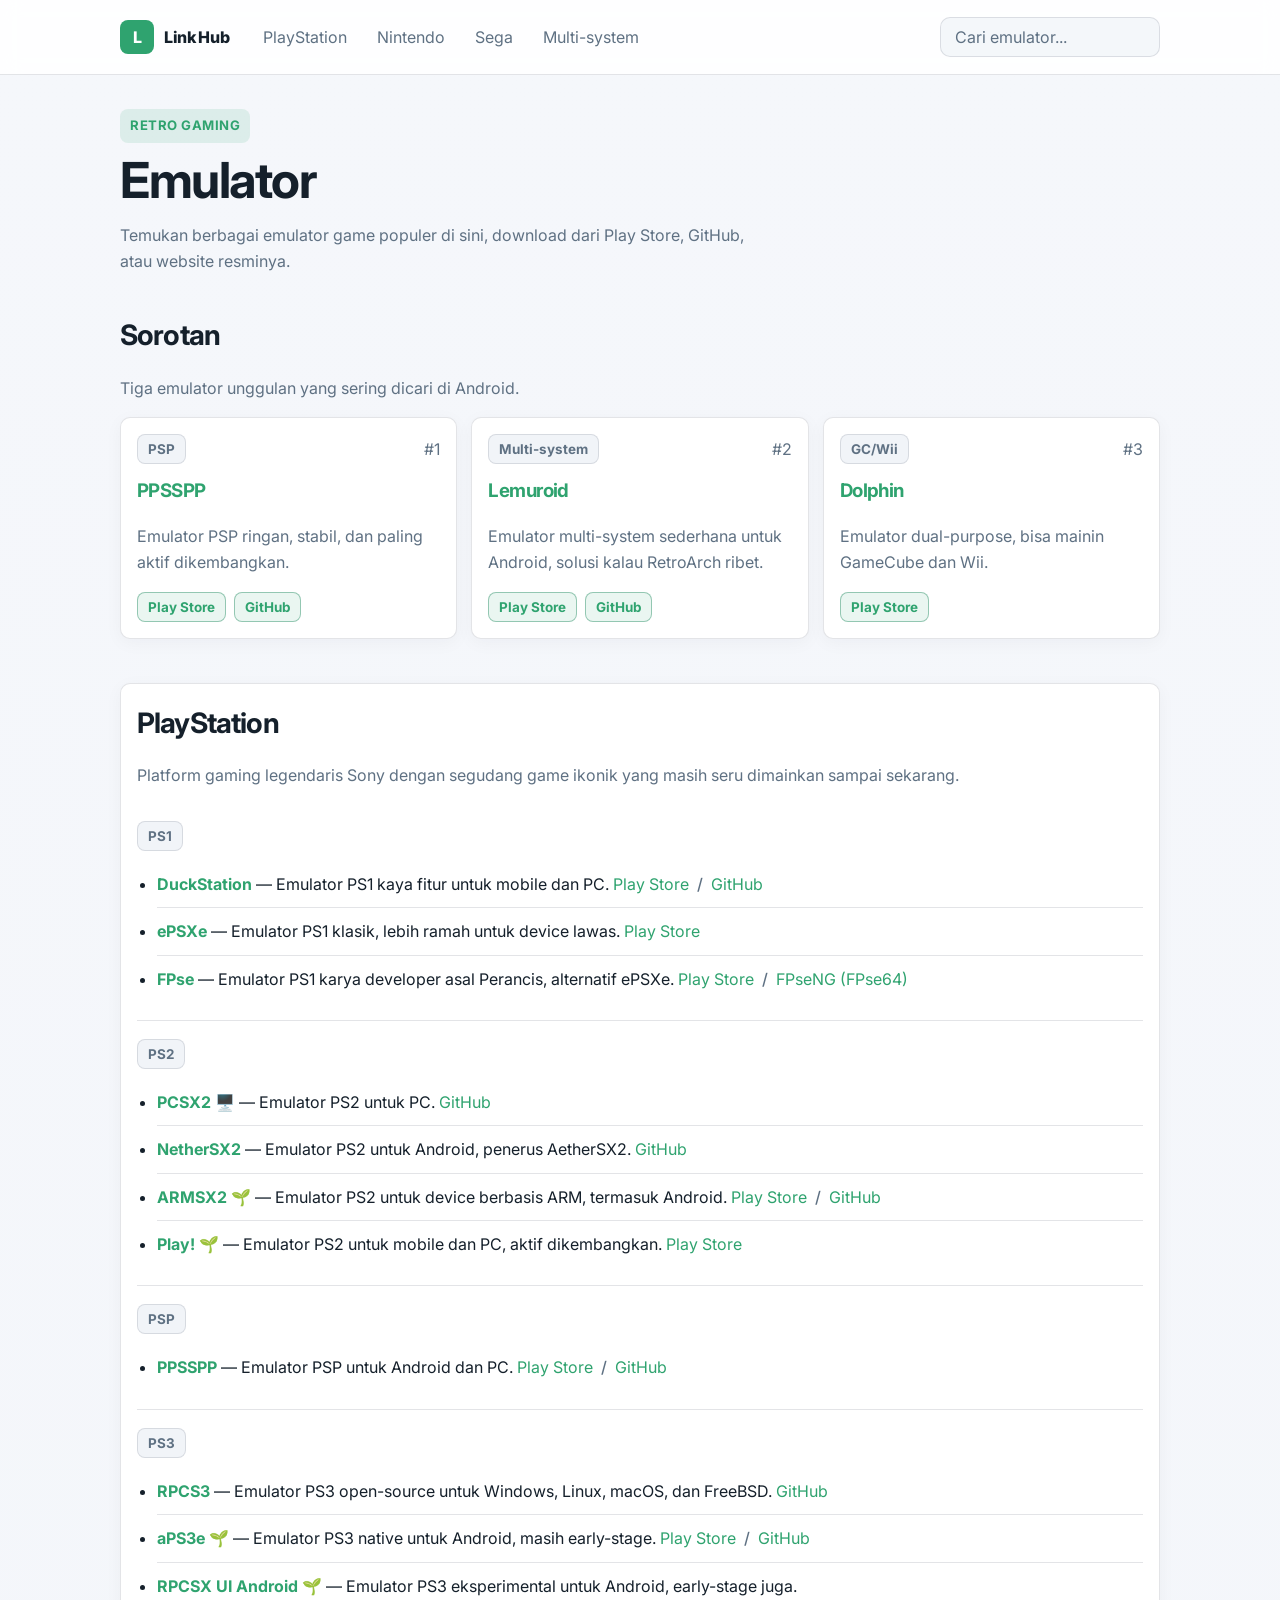
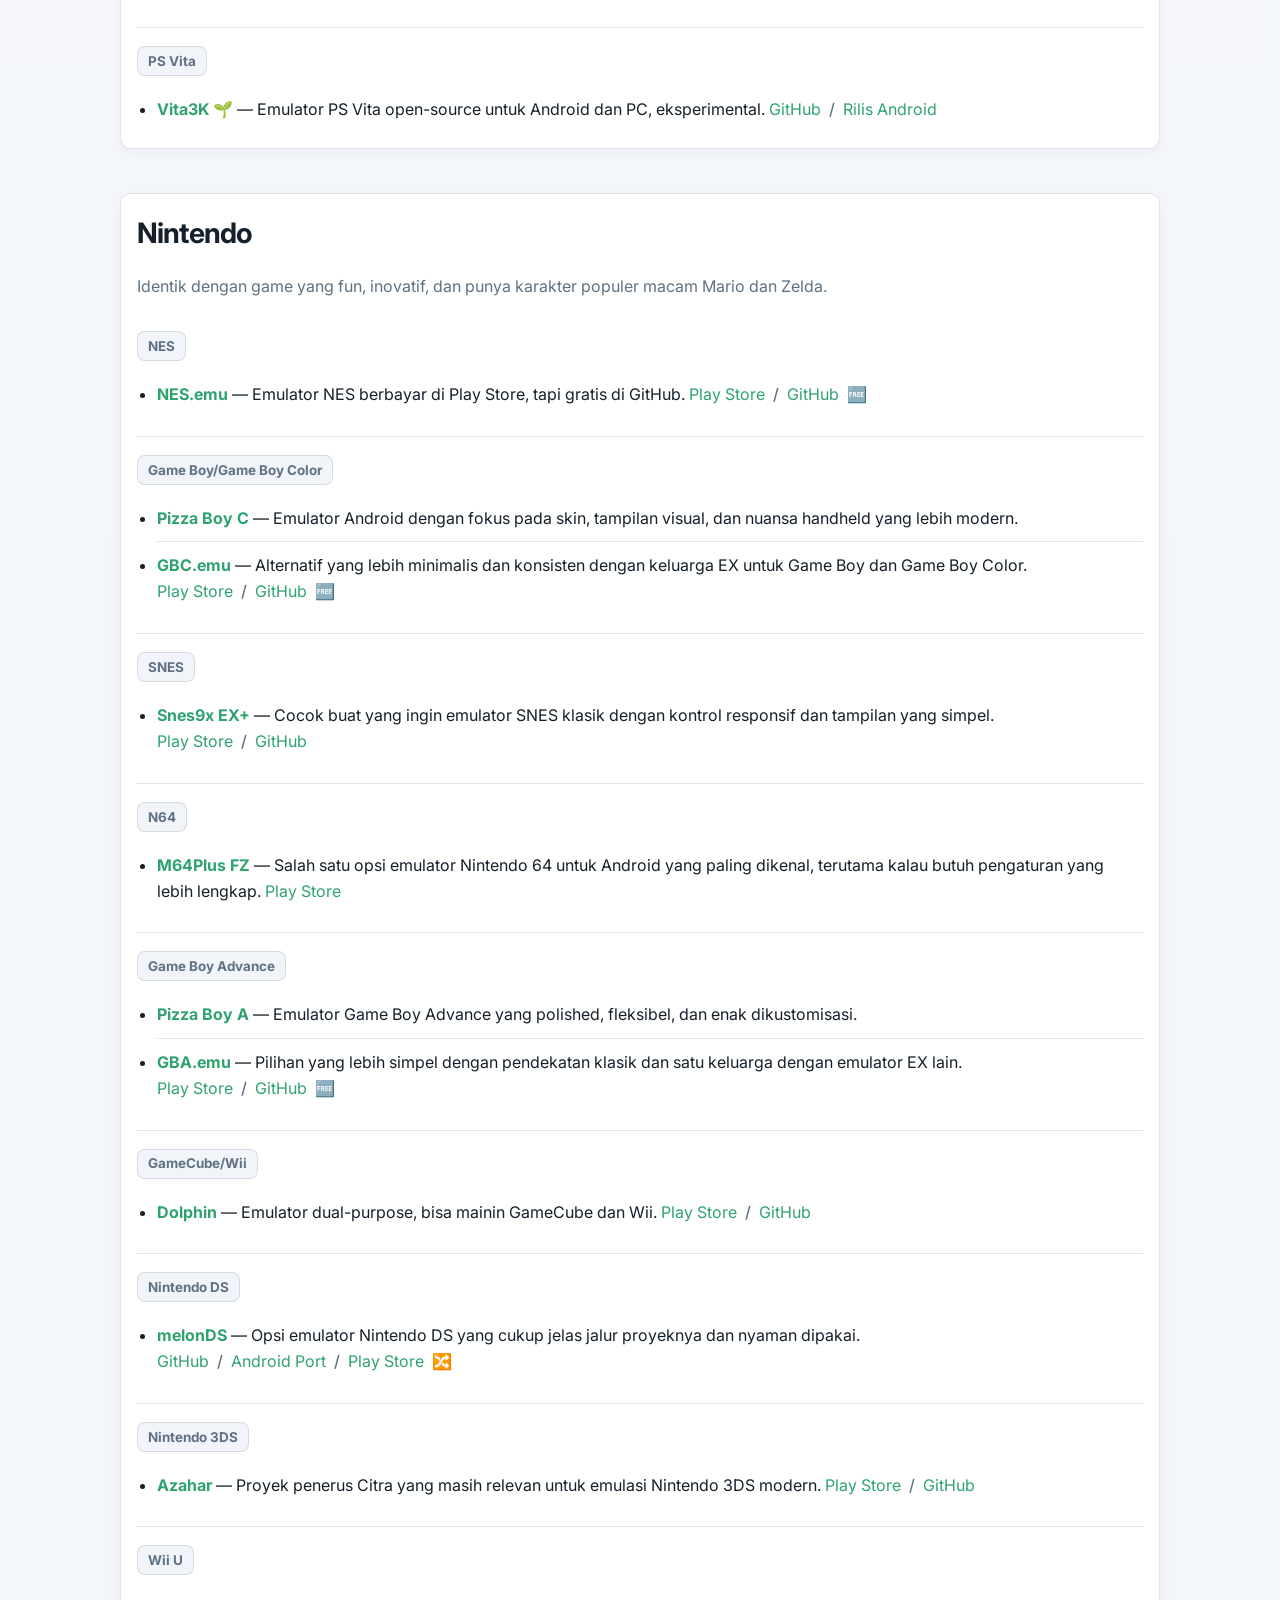
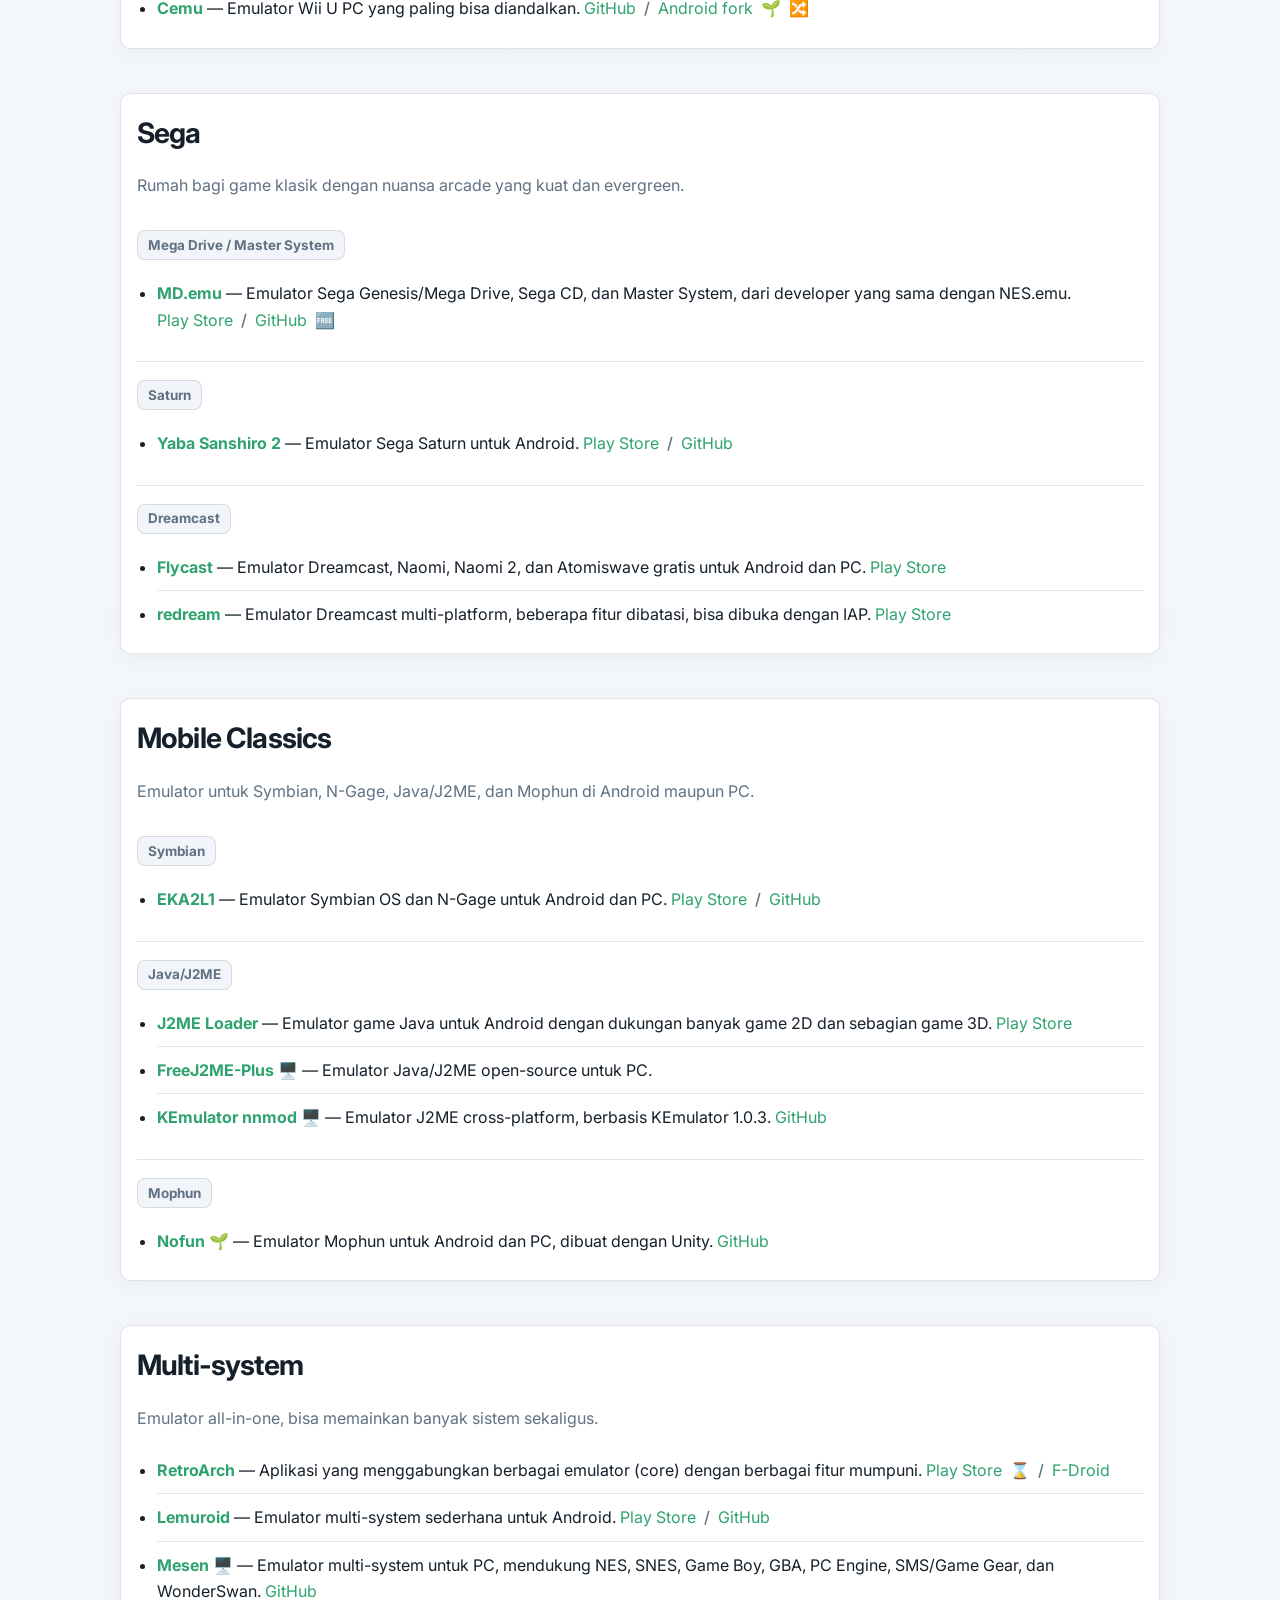
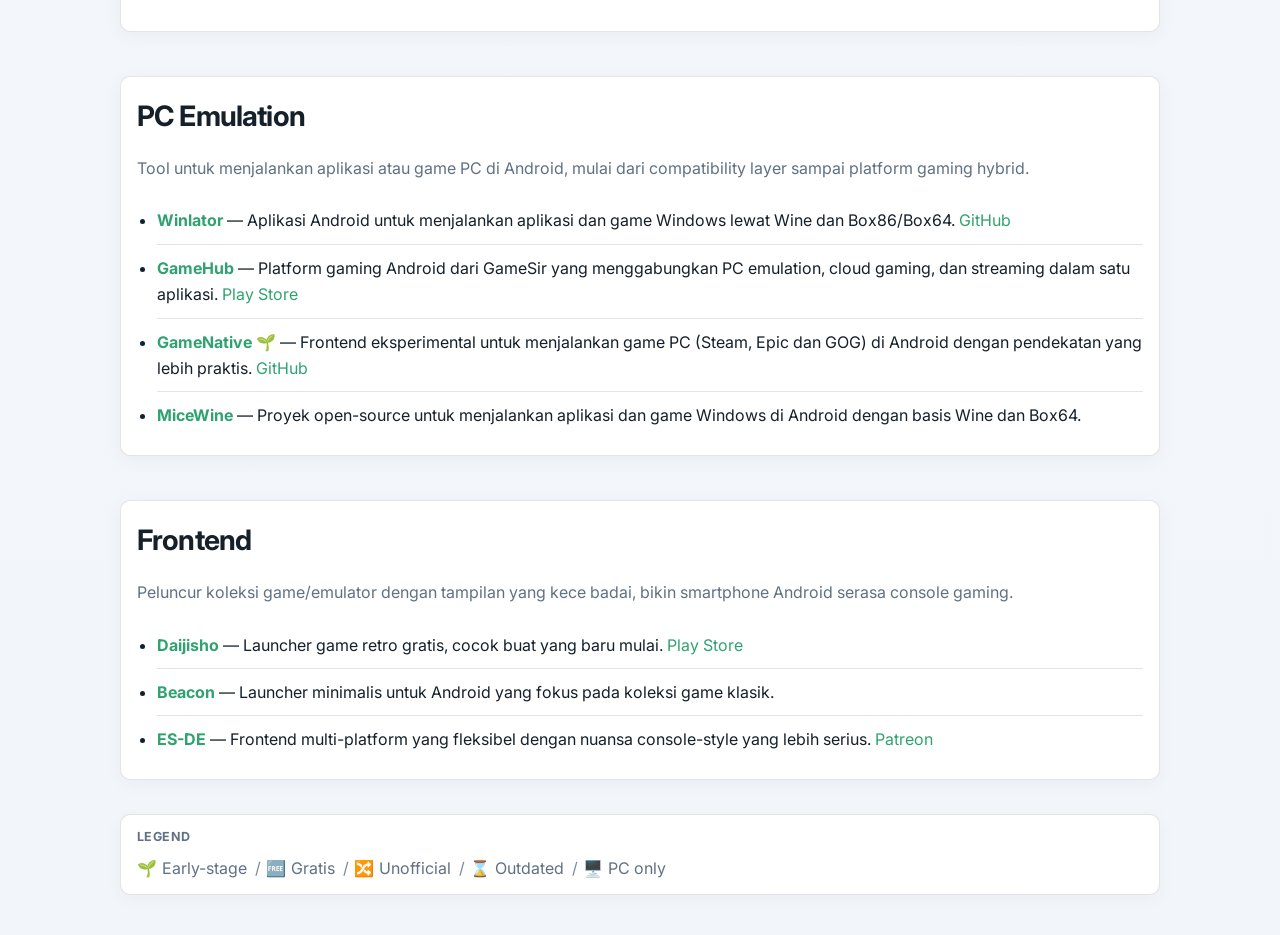
==== commit 8603feec: "Update index.html Cemu fork unofficial." ====
--- a/emulator/index.html
+++ b/emulator/index.html
@@ -433,7 +433,7 @@
                 <a href="https://github.com/cemu-project/Cemu/releases/latest" target="_blank" rel="noopener noreferrer">GitHub</a>
                 <span class="sep" aria-hidden="true">/</span>
                   <a href="https://github.com/SSimco/Cemu/releases/latest" target="_blank" rel="noopener noreferrer">Android fork</a>
-                 <span class="link-flag" aria-label="Early-stage" title="Early-stage">🌱</span>
+                 <span class="link-flag" aria-label="Early-stage" title="Early-stage">🌱</span><span class="link-flag" aria-label="Unofficial" title="Unofficial">🔀</span>
               </span>
             </li>
           </ul>
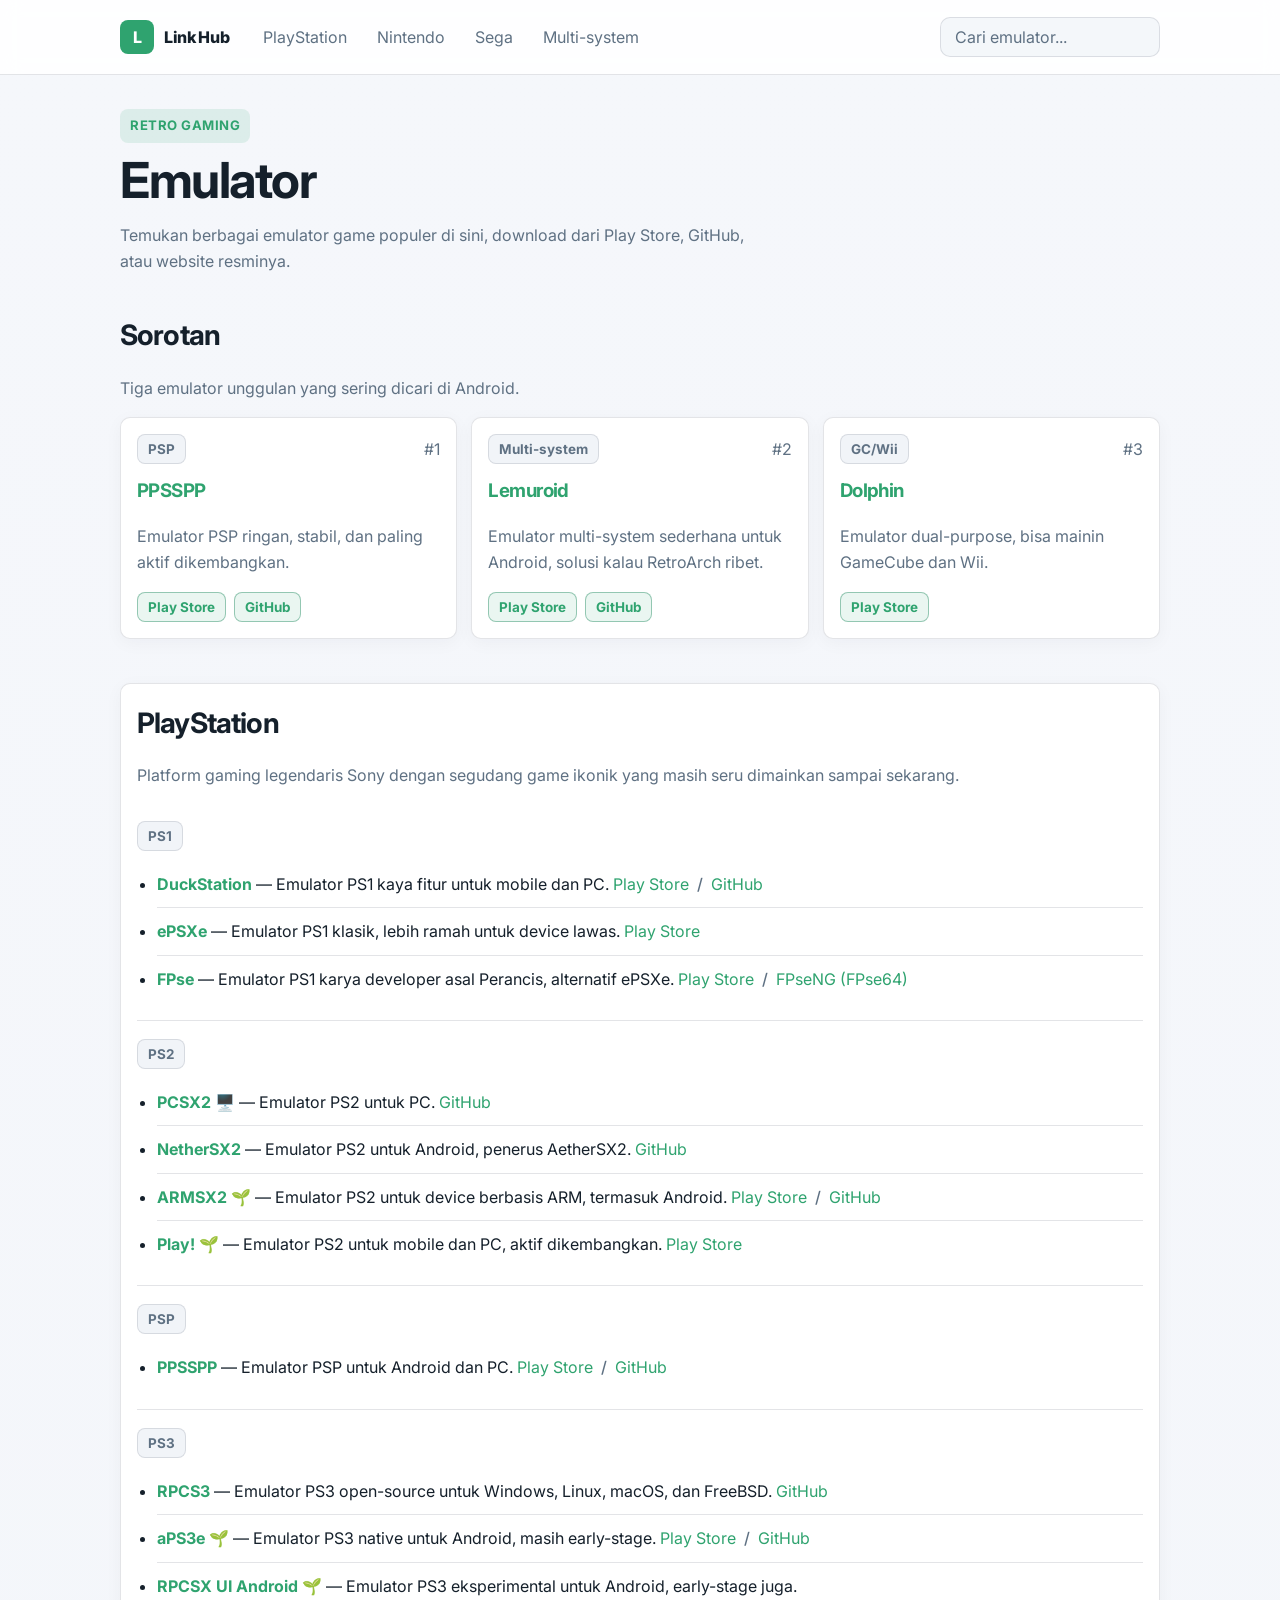
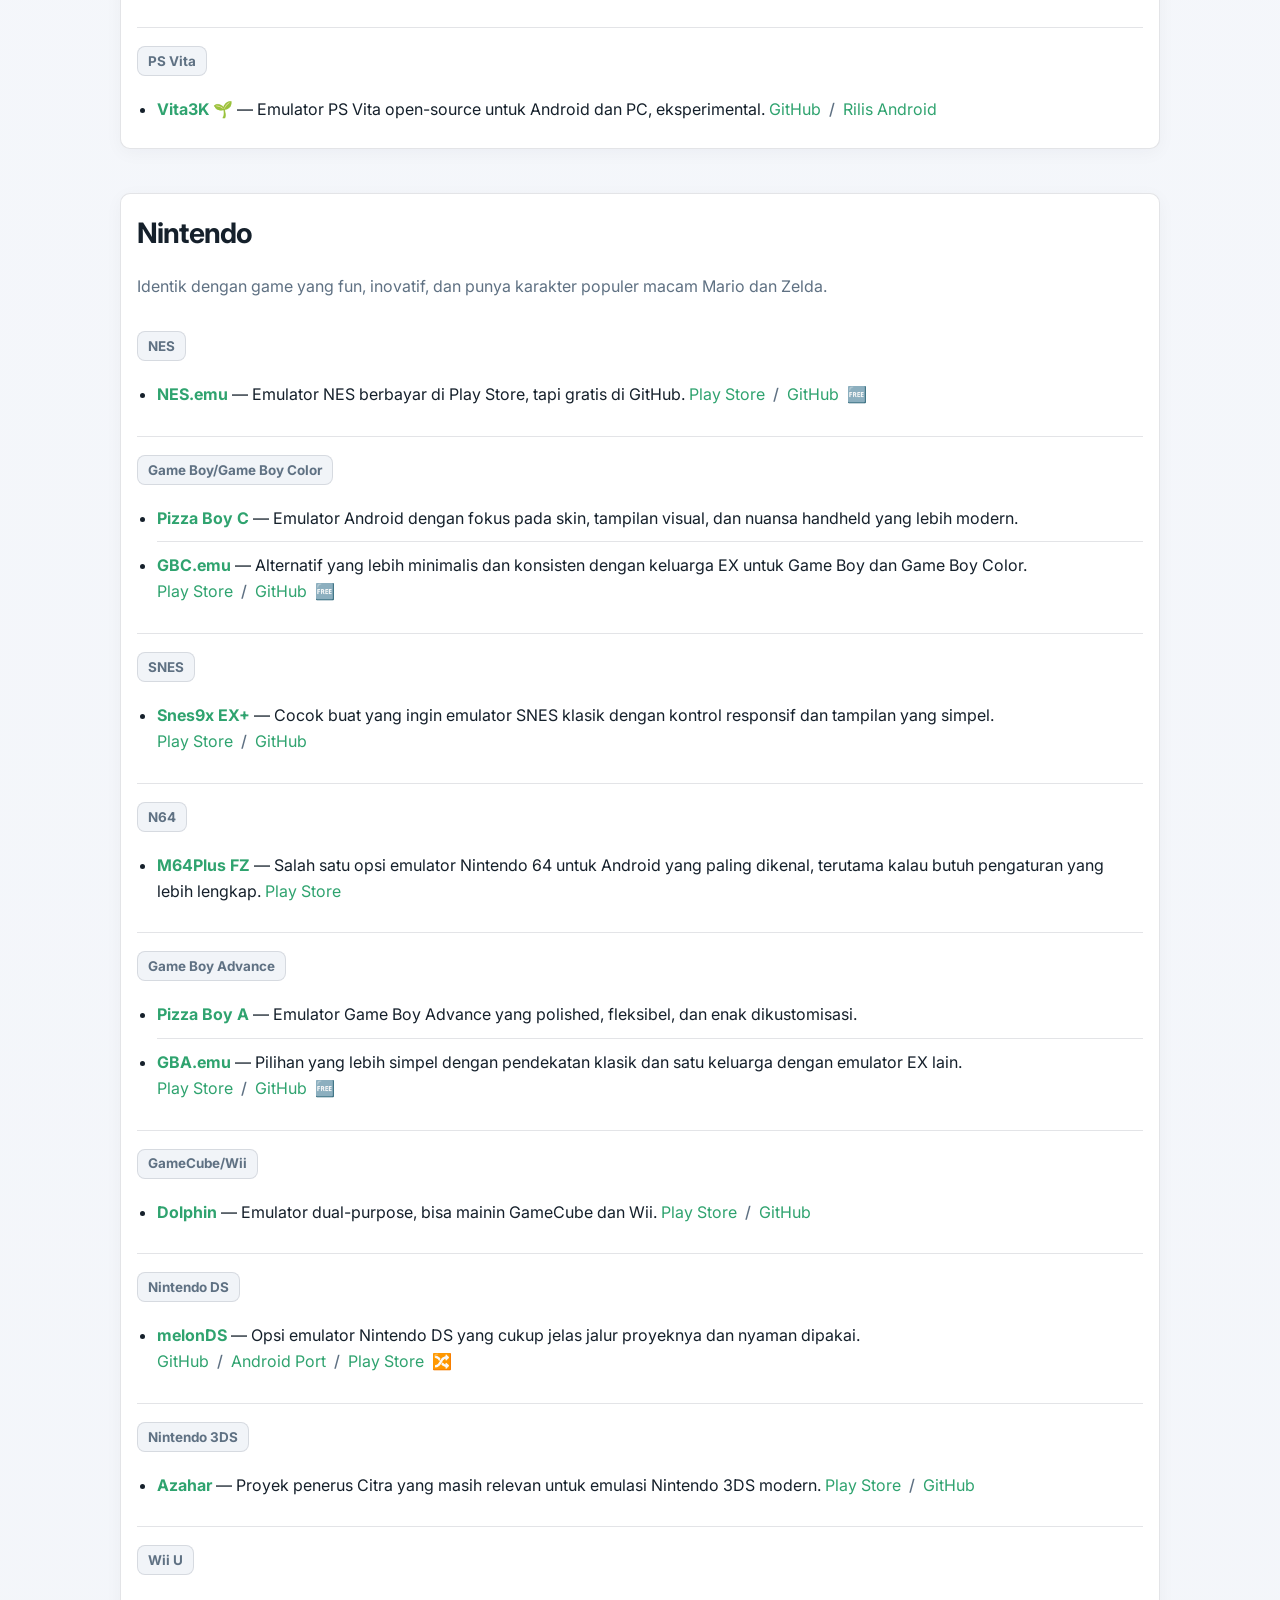
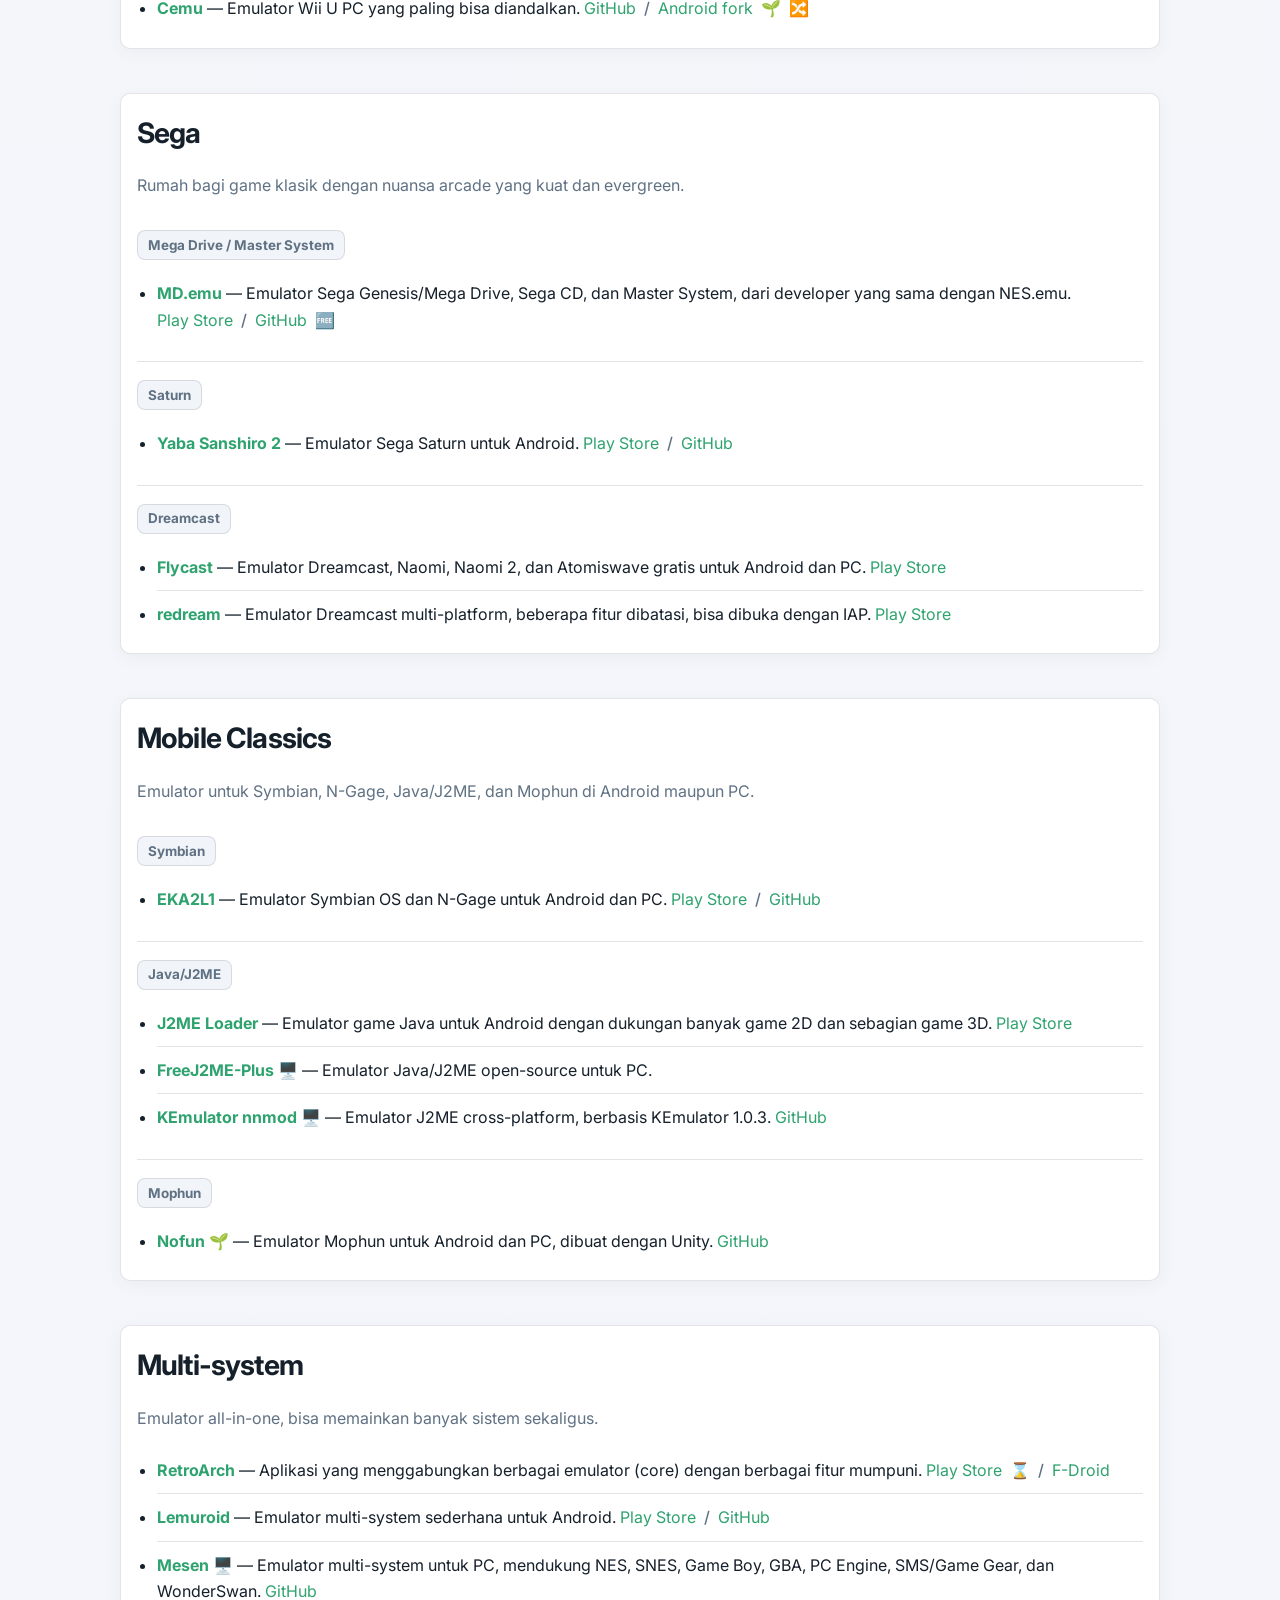
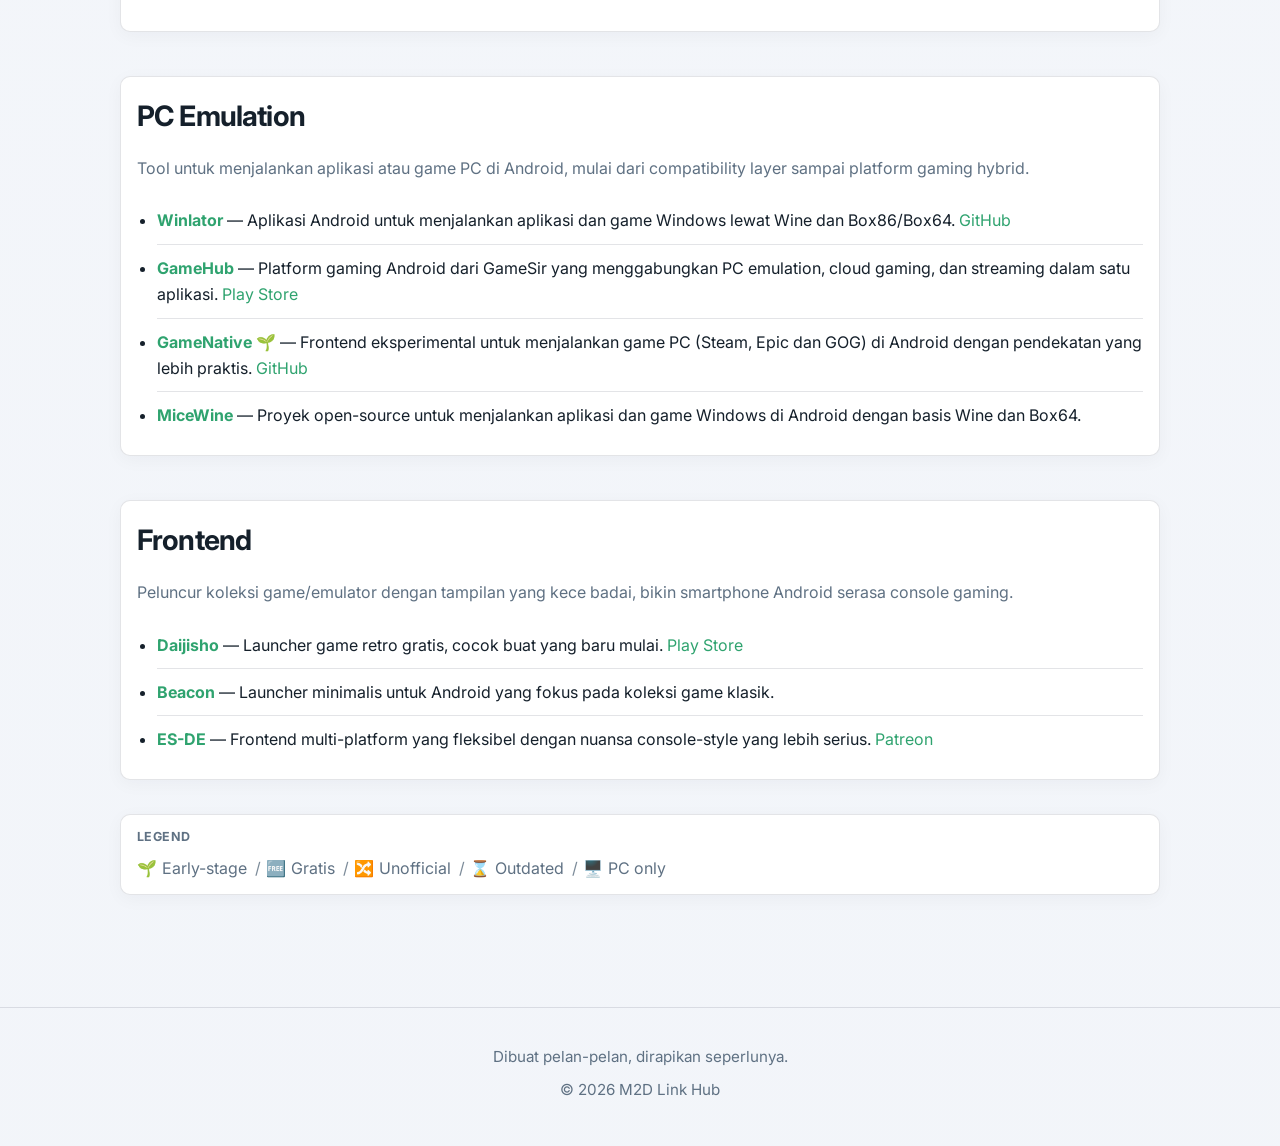
==== commit 00c3324d: "Update index.html" ====
--- a/emulator/index.html
+++ b/emulator/index.html
@@ -3,16 +3,16 @@
 <head>
   <meta charset="UTF-8" />
   <meta name="viewport" content="width=device-width, initial-scale=1.0" />
-  <title>M2D Link Hub • Emulator</title>
+  <title>Emulator • M2D Link Hub</title>
   <meta name="description" content="Kumpulan emulator dari sumber resmi, aman, dan rapi." />
   <link rel="canonical" href="https://hub.memudahkan.com/emulator/">
   <meta name="robots" content="index, follow">
   <meta property="og:type" content="website">
-  <meta property="og:site_name" content="M2D Link Hub • Emulator">
+  <meta property="og:site_name" content="Emulator • M2D Link Hub">
   <meta property="og:locale" content="id_ID">
-  <meta property="og:title" content="M2D Link Hub • Emulator">
+  <meta property="og:title" content="Emulator • M2D Link Hub">
   <meta property="og:description" content="Kumpulan link emulator pilihan untuk Android, PC, dan platform lain. Temukan situs resmi, GitHub, Play Store, dan panduan yang relevan.">
-  <meta property="og:url" content="https://hub.memudahkan.com/">
+  <meta property="og:url" content="https://hub.memudahkan.com/emulator/">
   <meta property="og:image" content="https://hub.memudahkan.com/assets/images/og/m2d-link-hub-preview.png">
   <link rel="preconnect" href="https://fonts.googleapis.com">
   <link rel="preconnect" href="https://fonts.gstatic.com" crossorigin>
@@ -673,6 +673,13 @@
   </div>
 </section>
 
+<footer class="site-footer">
+  <div class="container footer-inner">
+    <p>Dibuat pelan-pelan, dirapikan seperlunya.</p>
+    <p>© 2026 M2D Link Hub</p>
+  </div>
+</footer>
+
   </main>
 
   <a class="back-top-floating" href="#top" aria-label="Back to top">🔝</a>
--- a/assets/css/shared.css
+++ b/assets/css/shared.css
@@ -392,6 +392,26 @@
   transform: translateY(0);
 }
 
+.site-footer {
+  margin-top: 72px;
+  border-top: 1px solid var(--line);
+}
+
+.footer-inner {
+  padding: 36px 0 44px;
+  text-align: center;
+  color: var(--muted);
+  font-size: 0.95rem;
+}
+
+.footer-inner p {
+  margin: 0;
+}
+
+.footer-inner p + p {
+  margin-top: 8px;
+}
+
 @media (max-width: 640px) {
   .desktop-nav,
   .desktop-search {
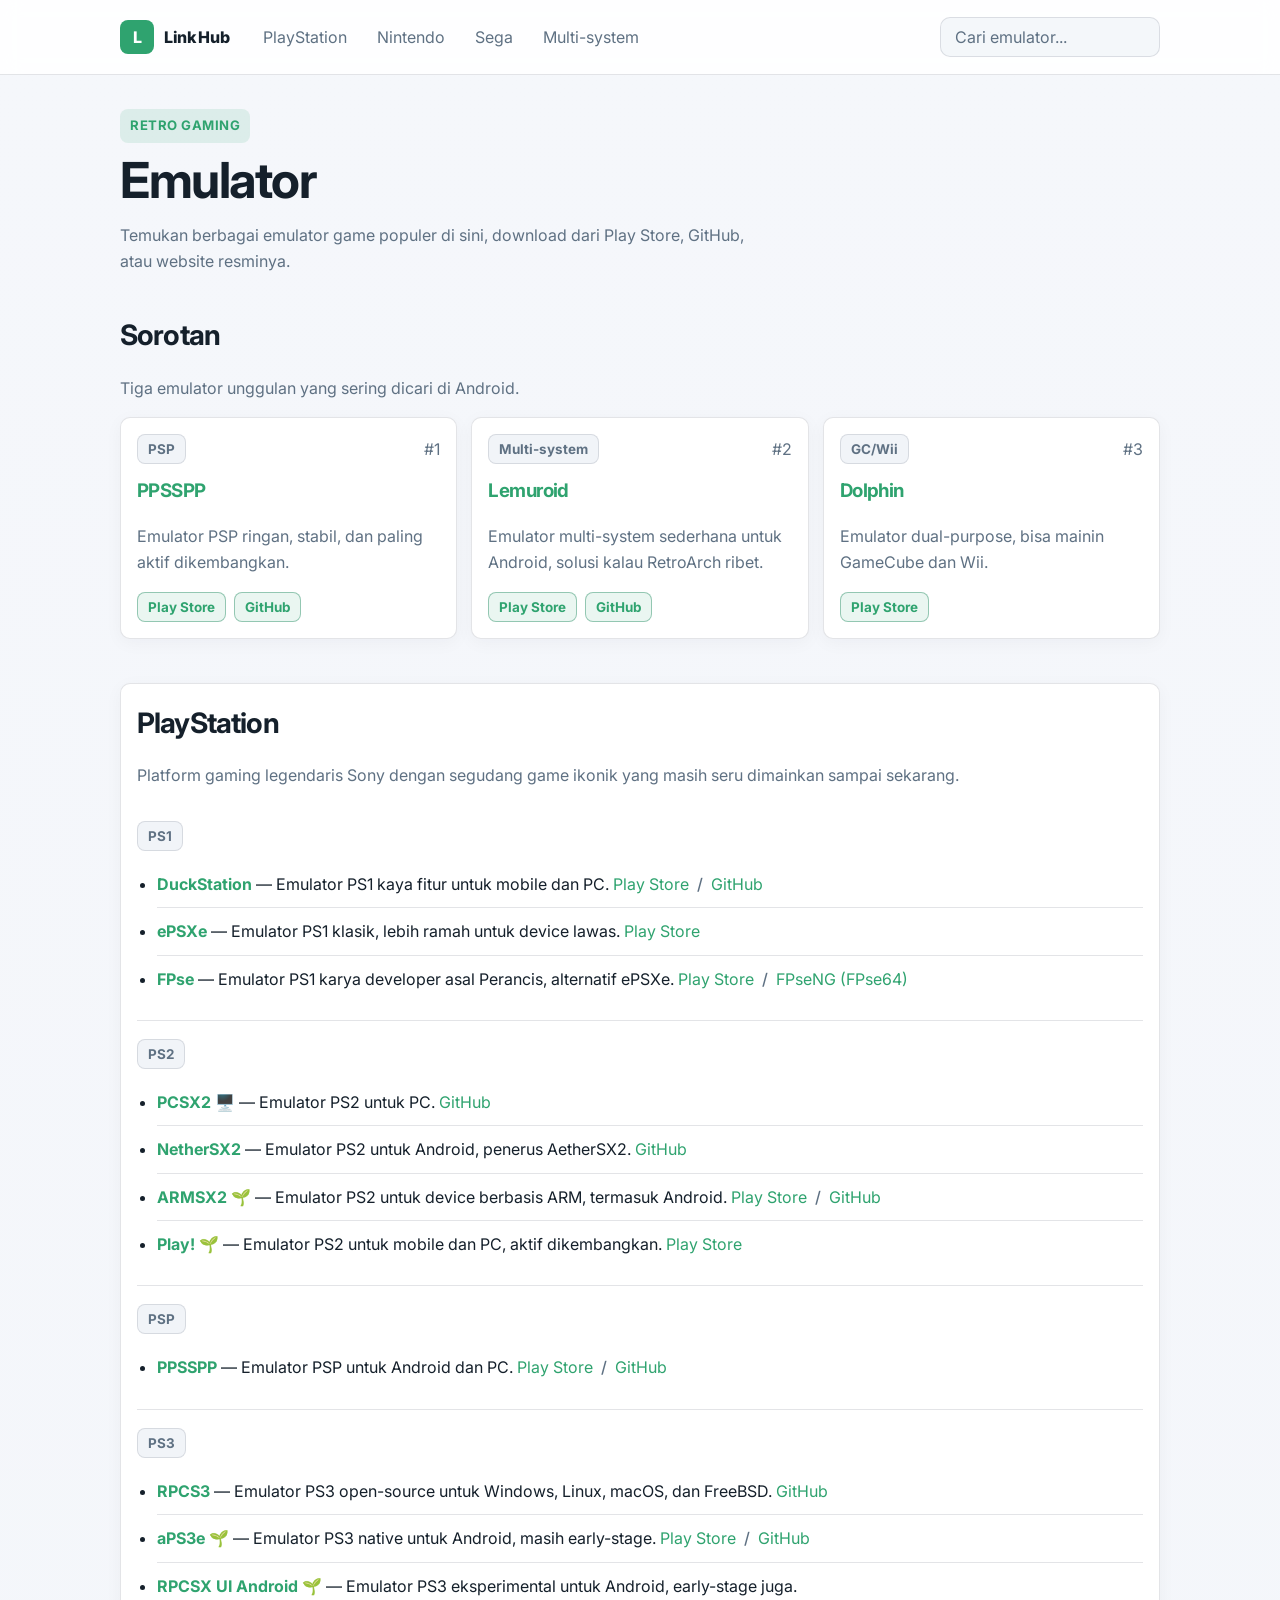
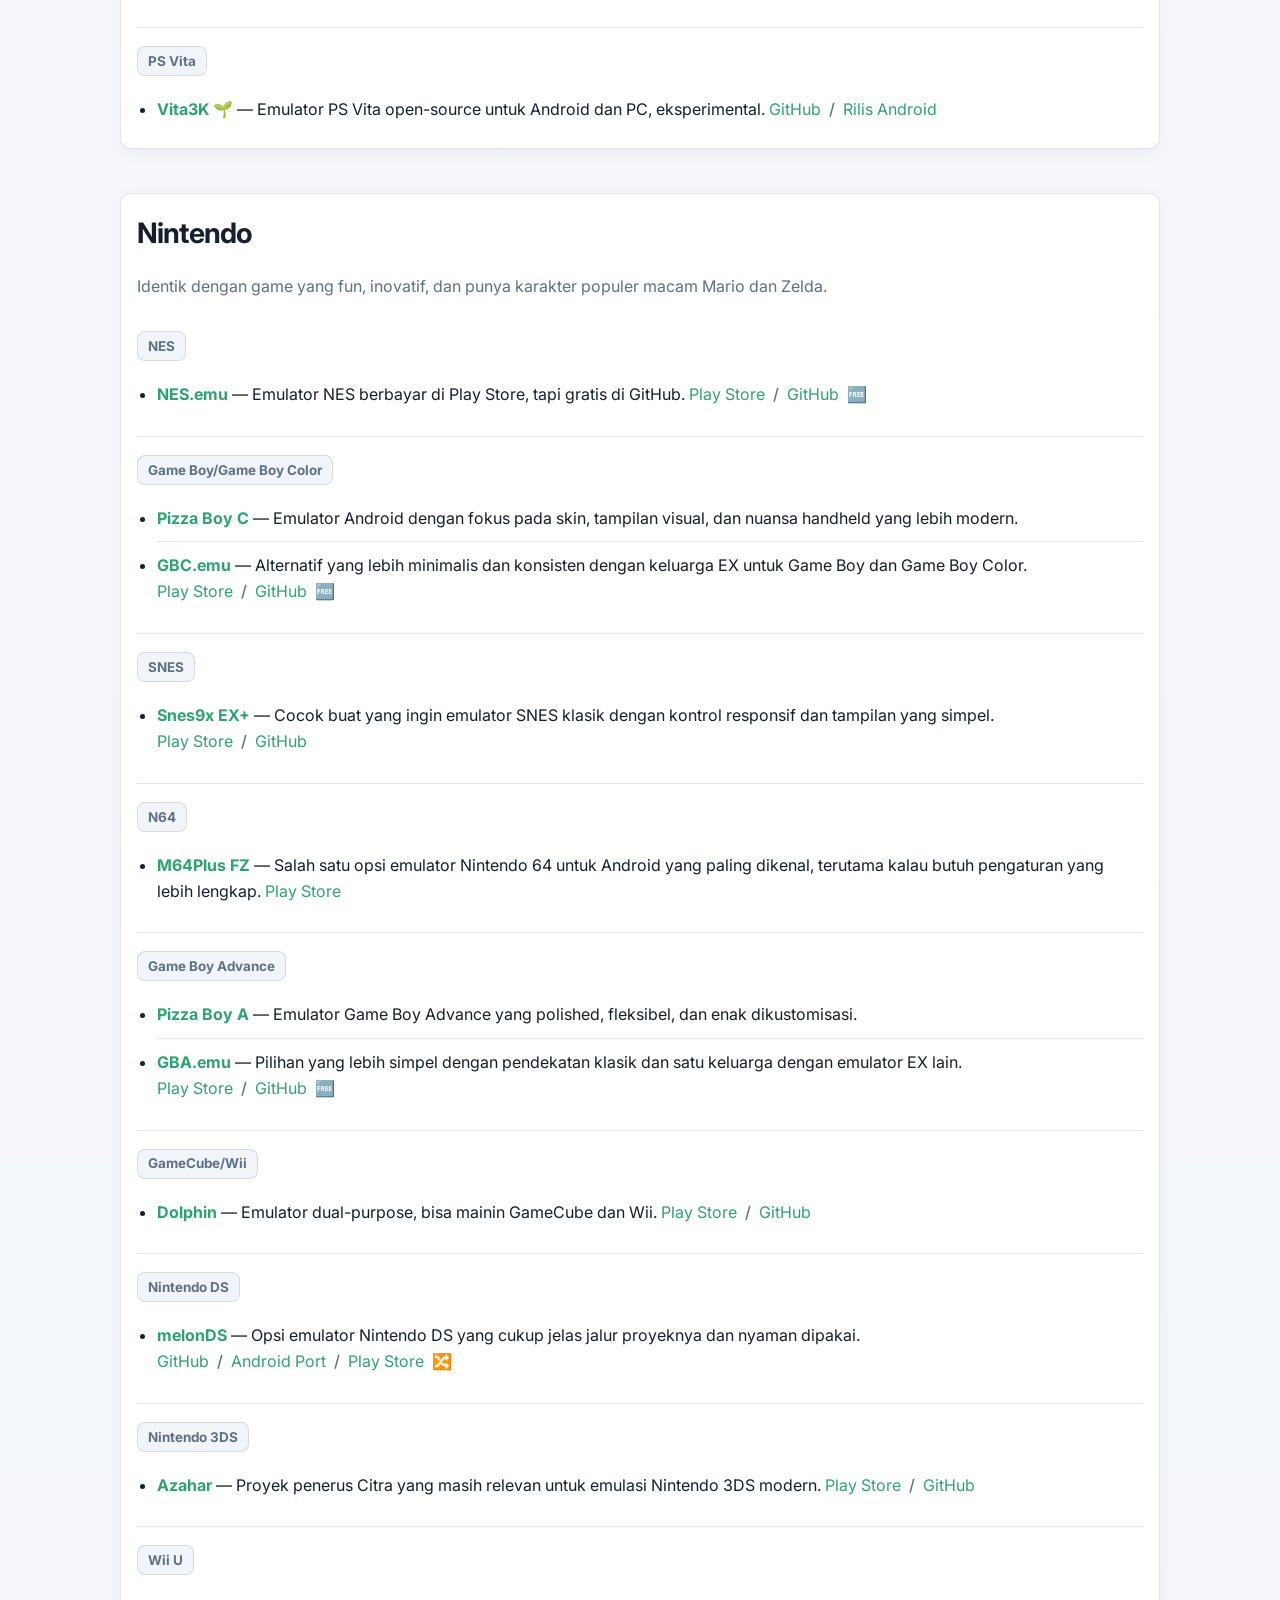
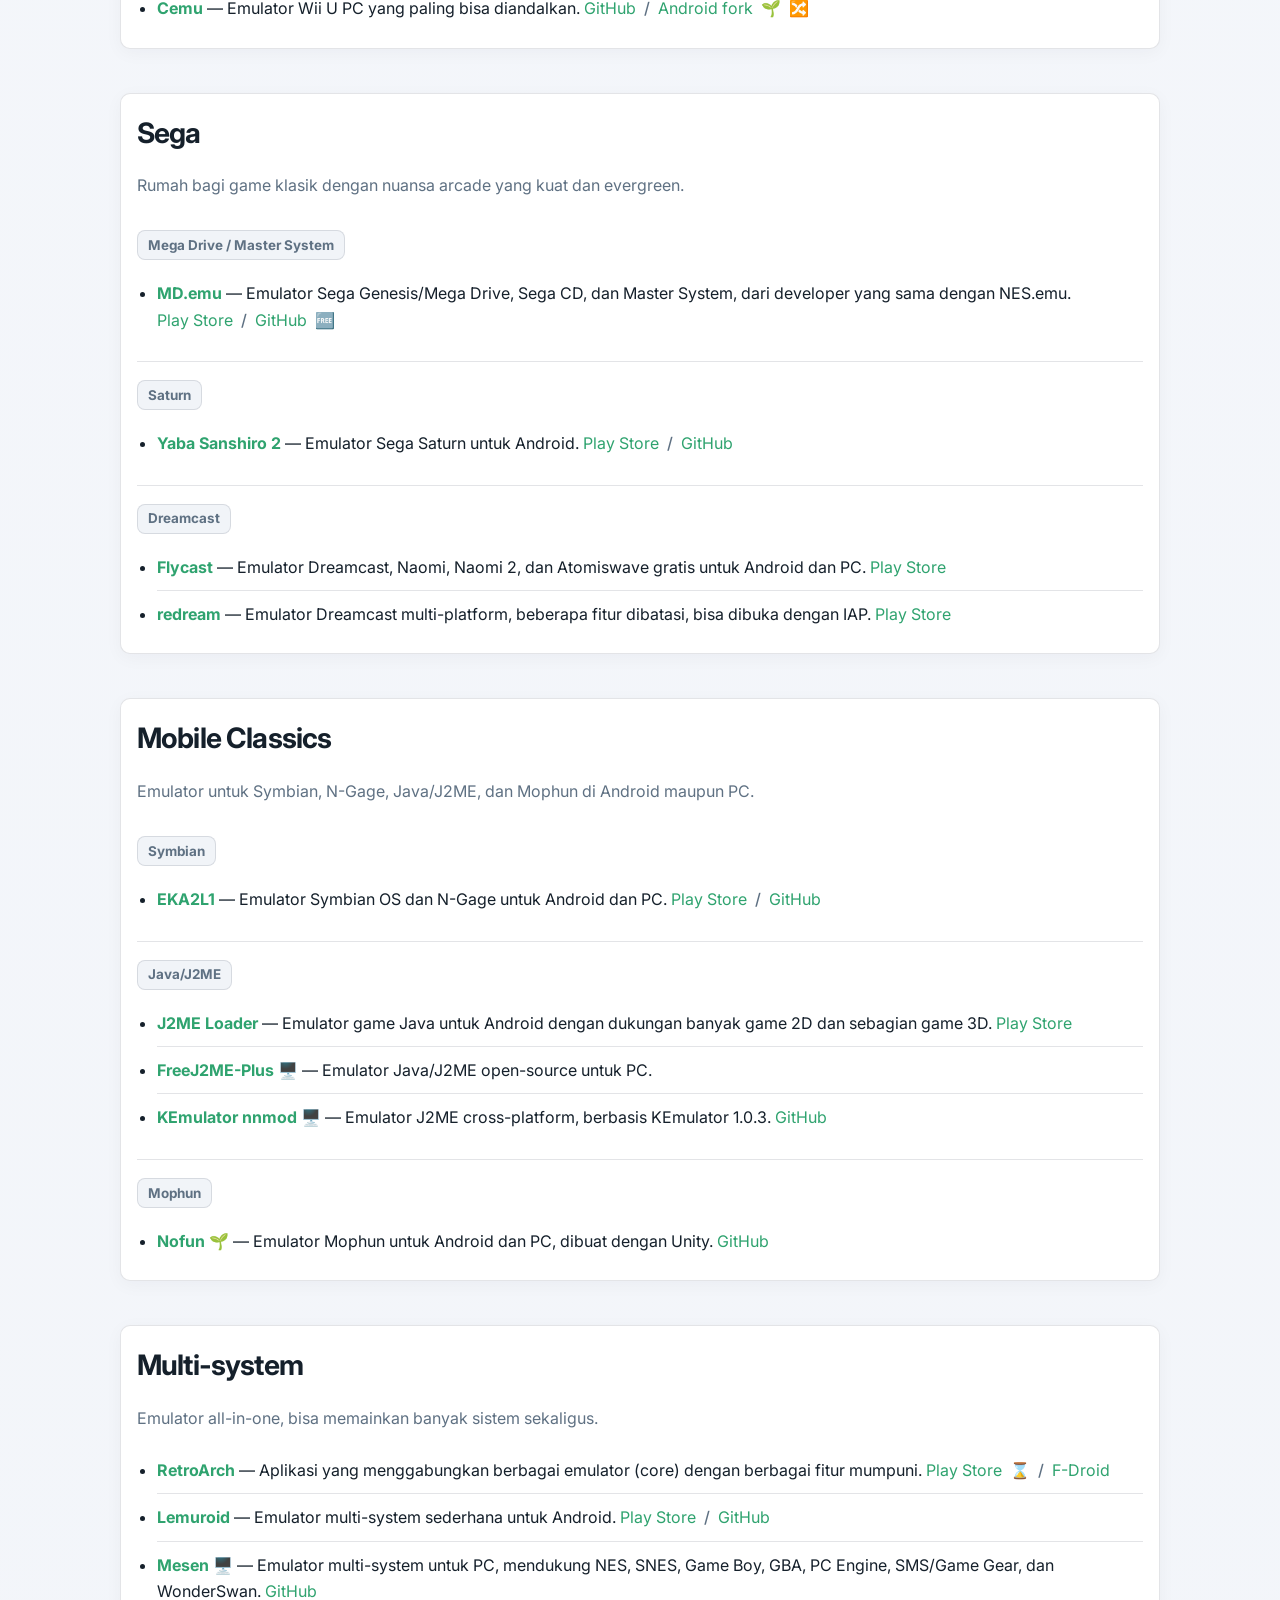
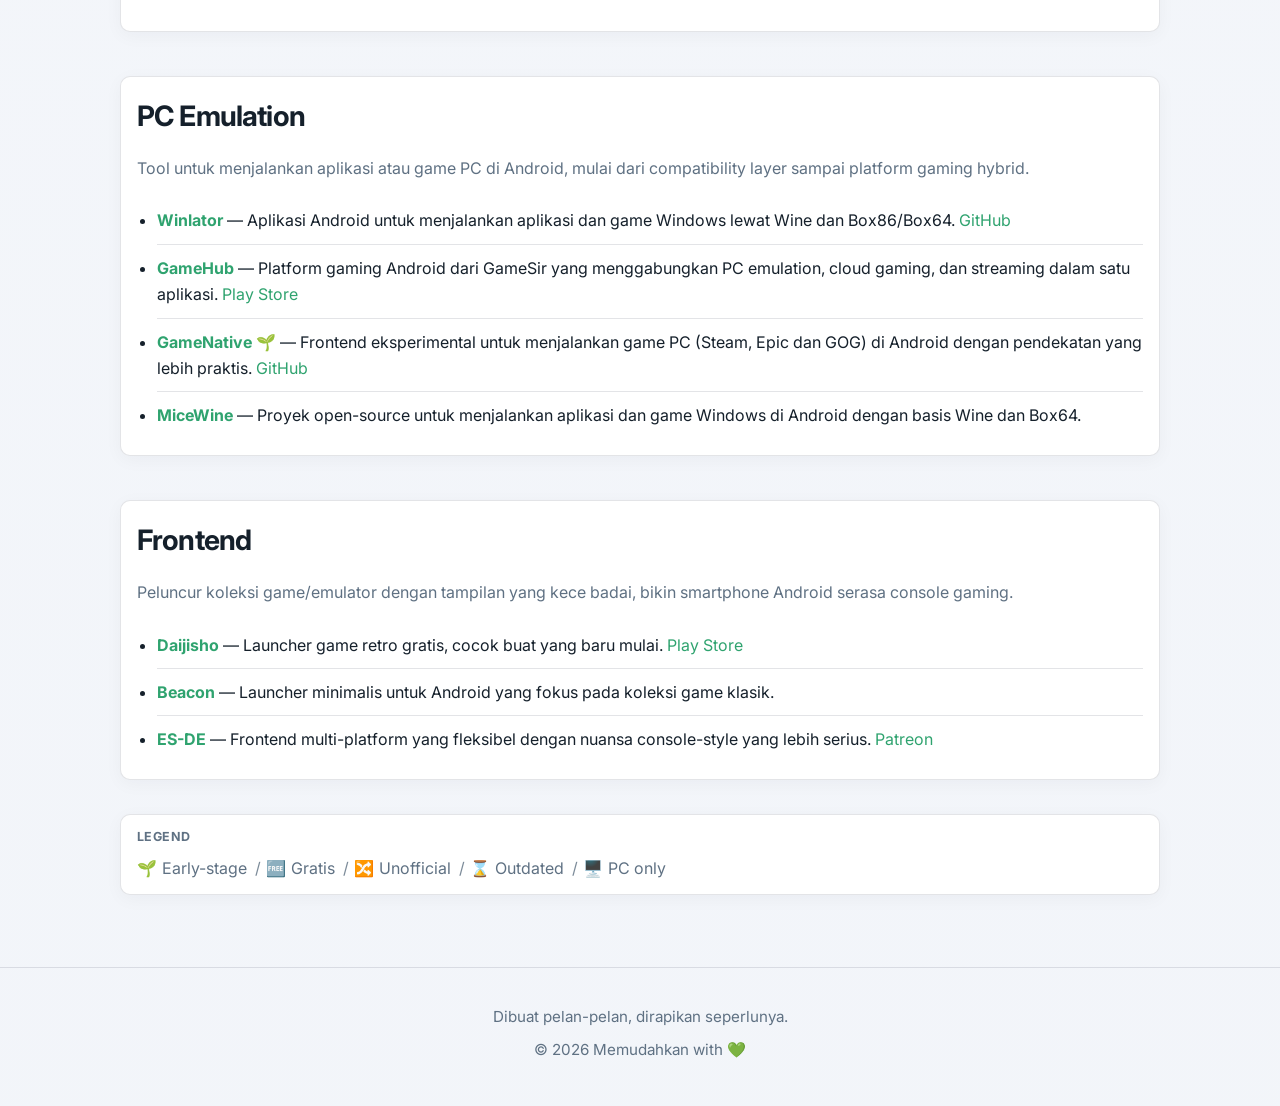
==== commit c63a278e: "Update index.html © 2026 Memudahkan with 💚" ====
--- a/emulator/index.html
+++ b/emulator/index.html
@@ -676,7 +676,7 @@
 <footer class="site-footer">
   <div class="container footer-inner">
     <p>Dibuat pelan-pelan, dirapikan seperlunya.</p>
-    <p>© 2026 M2D Link Hub</p>
+    <p>© 2026 Memudahkan with 💚</p>
   </div>
 </footer>
 
--- a/assets/css/shared.css
+++ b/assets/css/shared.css
@@ -393,7 +393,7 @@
 }
 
 .site-footer {
-  margin-top: 72px;
+  margin-top: 32px;
   border-top: 1px solid var(--line);
 }
 
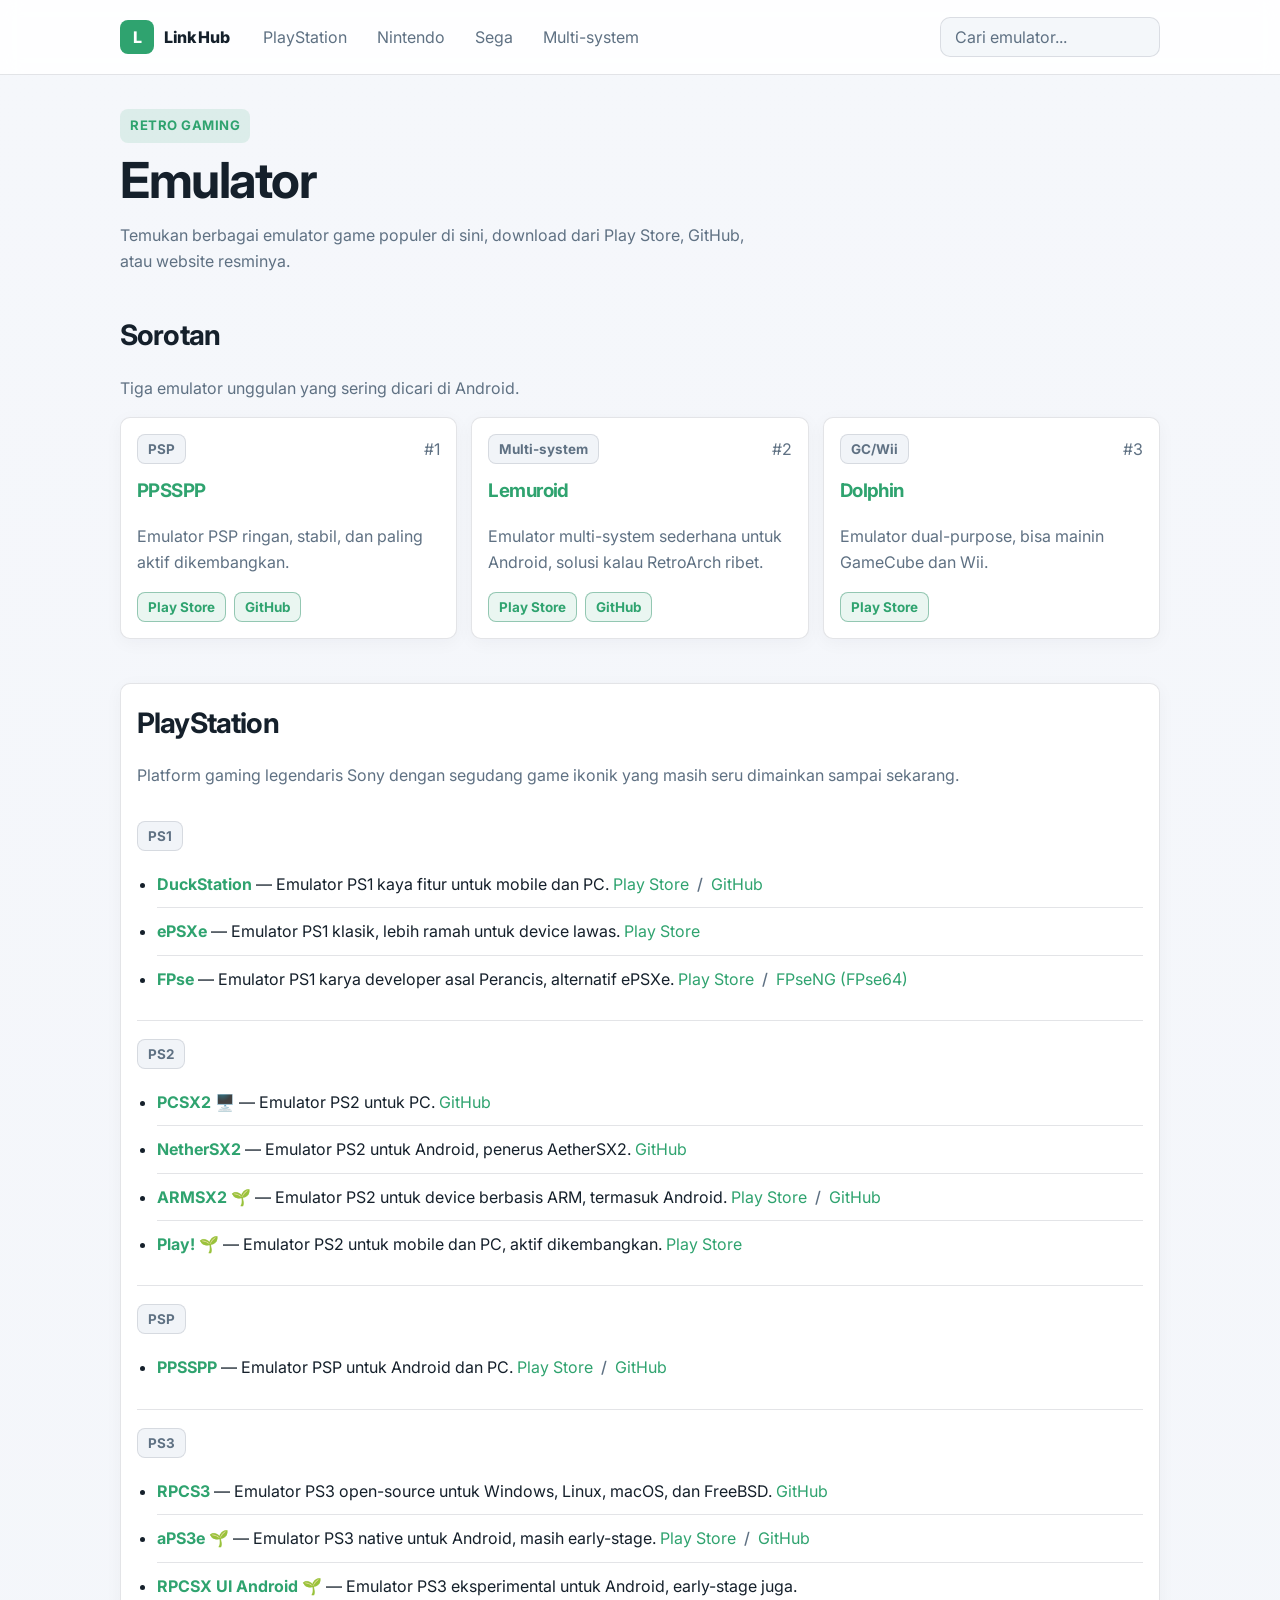
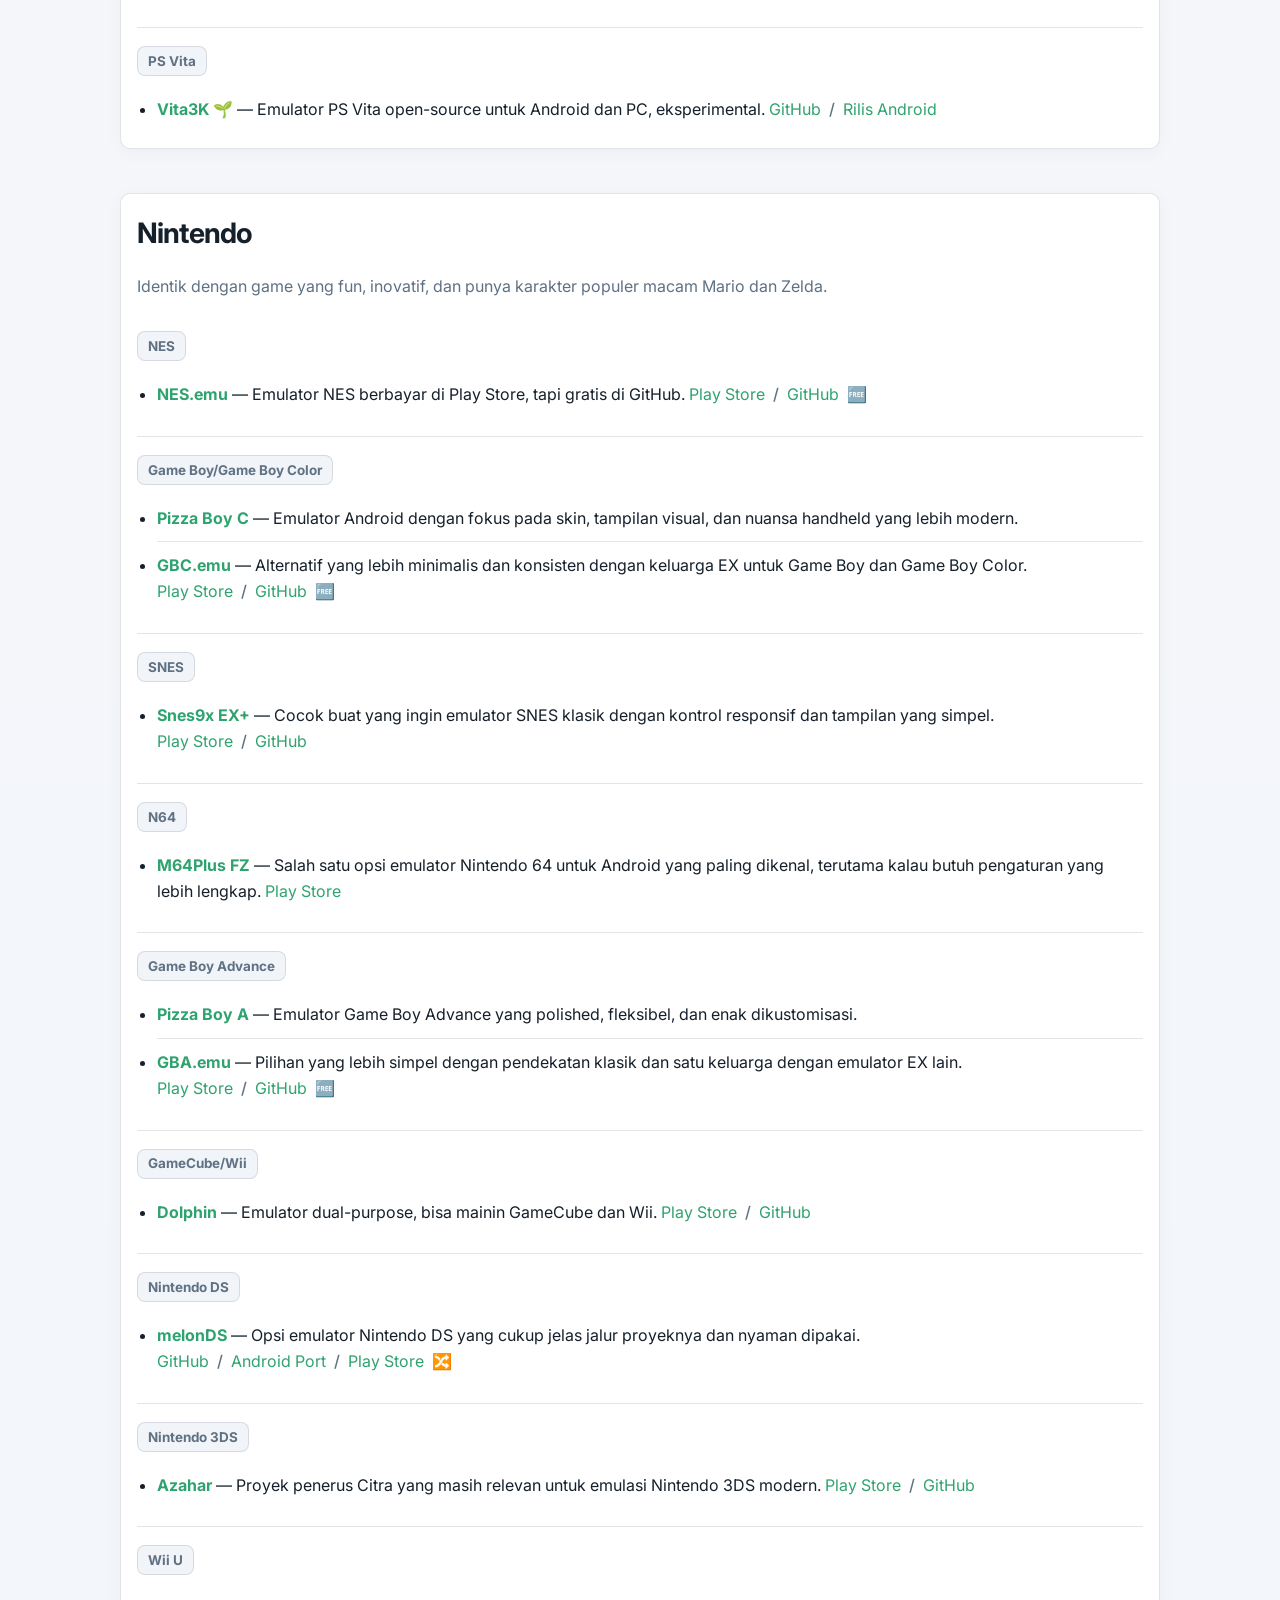
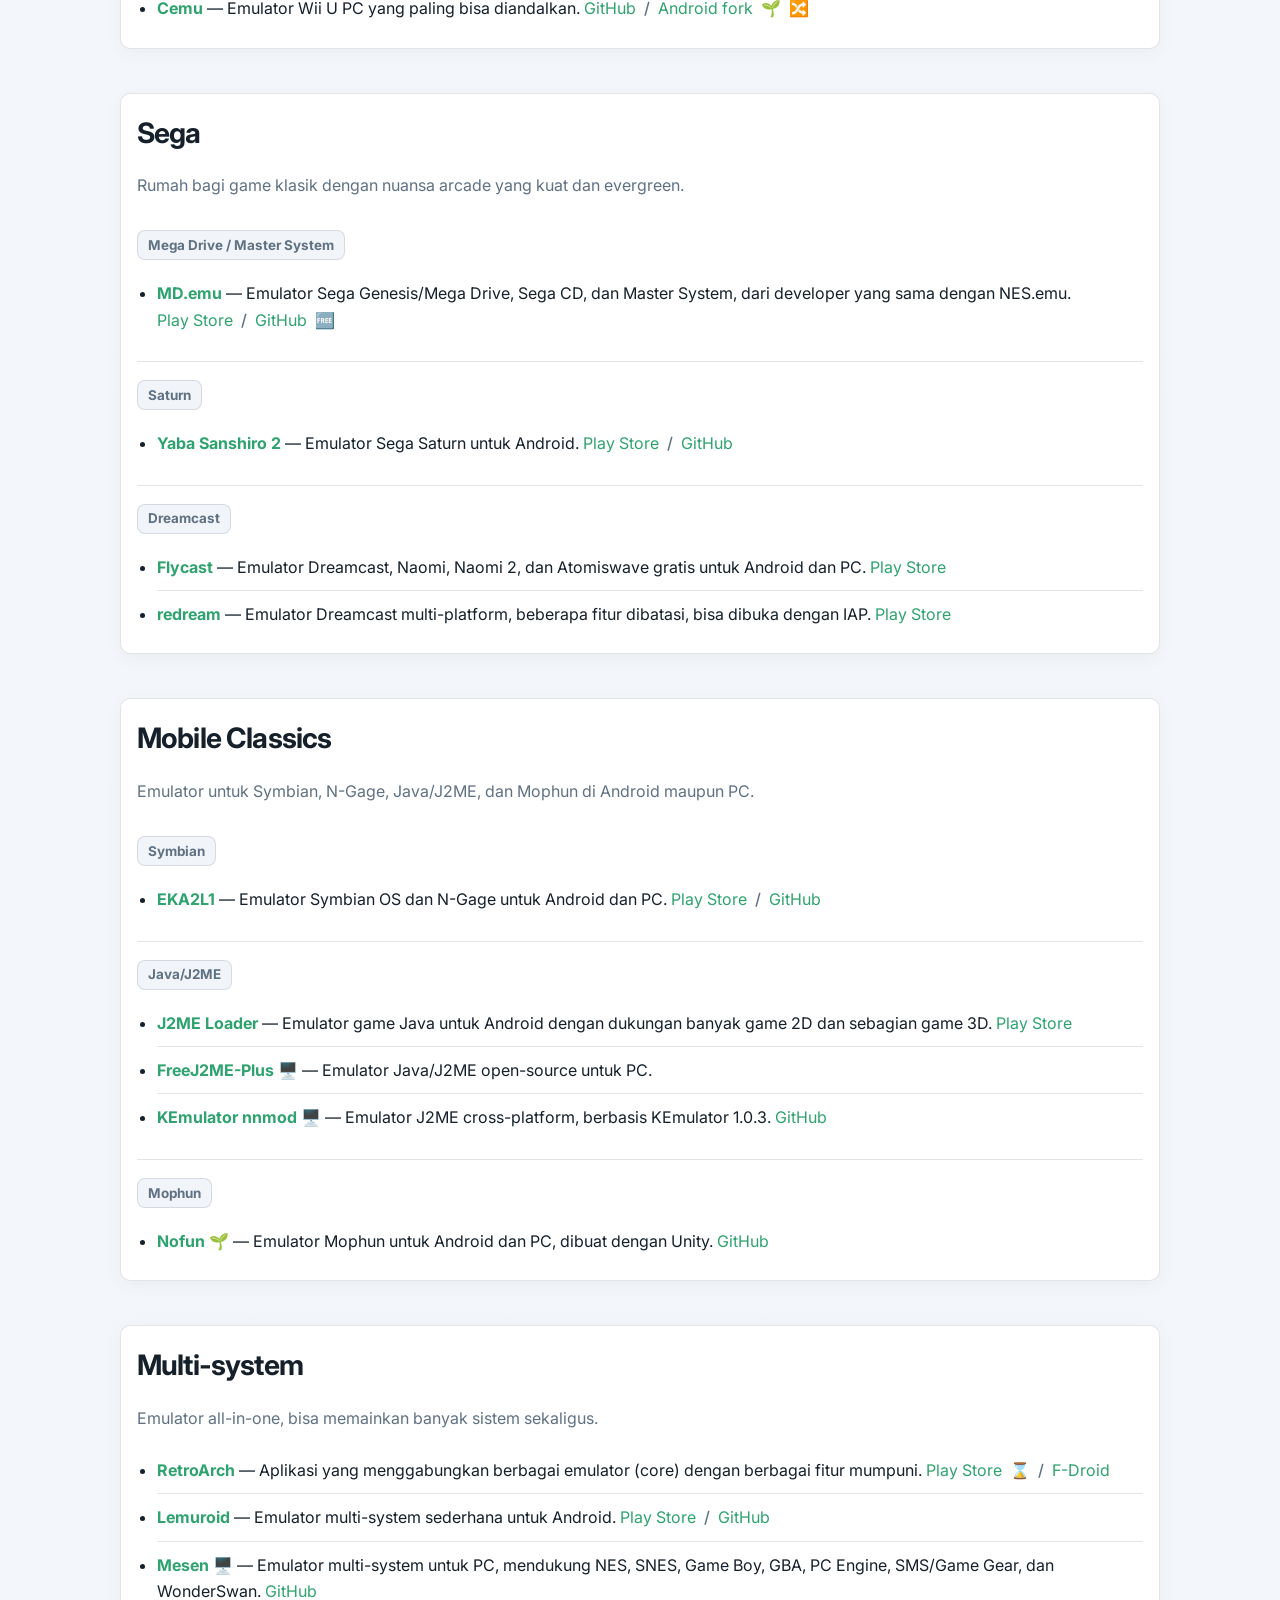
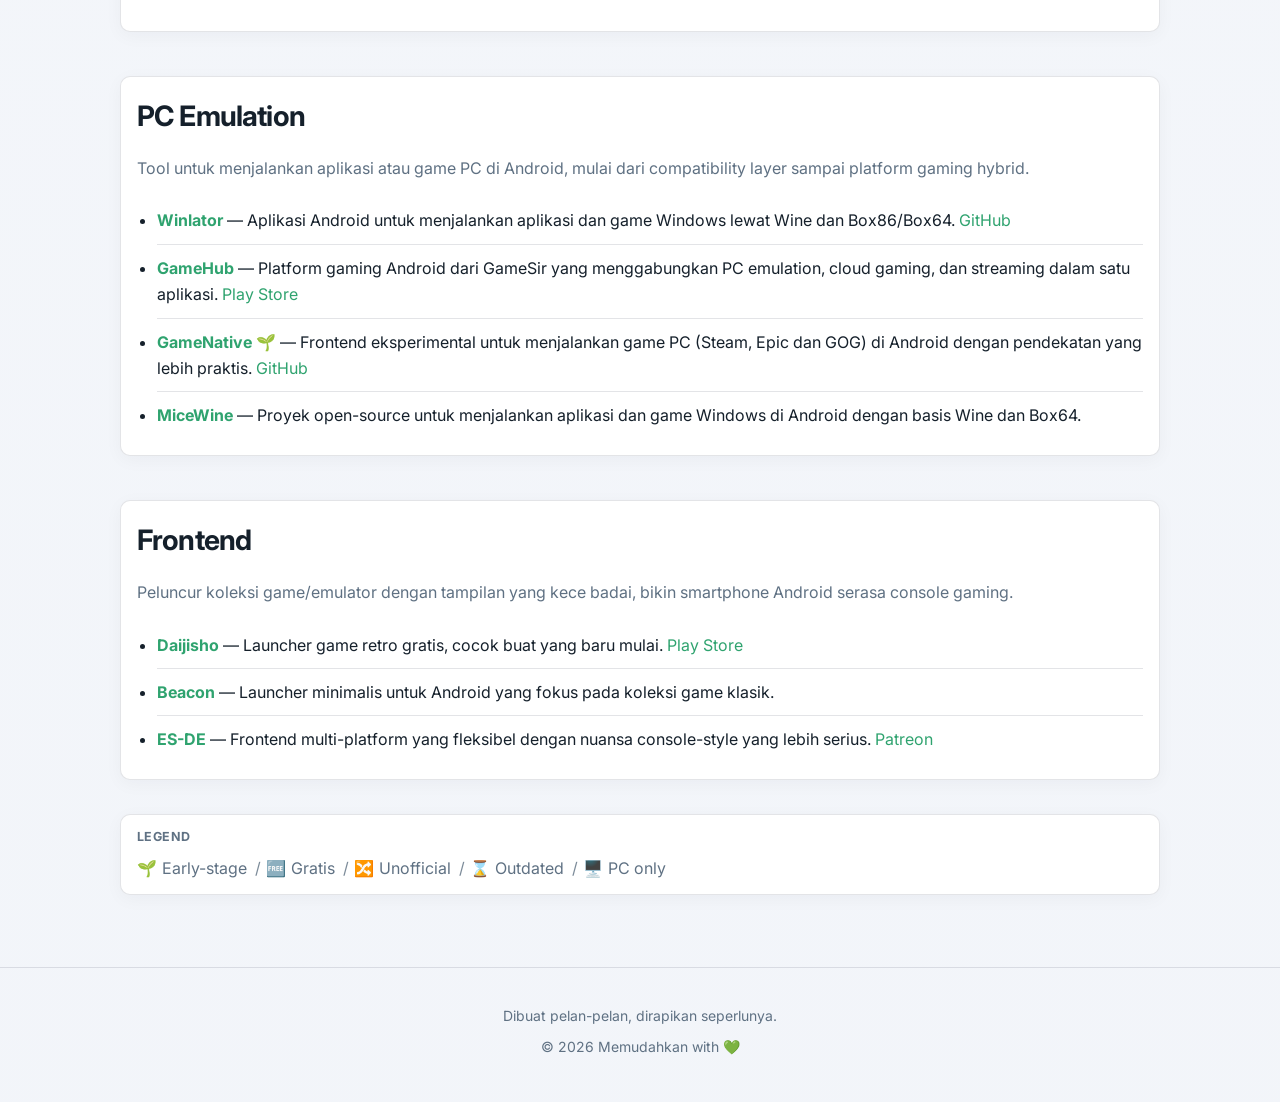
==== commit aea1fdb1: "Update index.html  <a class="back-top-floating" href="#top" aria-label="Back to top">🔝</a>" ====
--- a/emulator/index.html
+++ b/emulator/index.html
@@ -682,7 +682,6 @@
 
   </main>
 
-  <a class="back-top-floating" href="#top" aria-label="Back to top">🔝</a>
 
   <script>
     const body = document.body;
--- a/assets/css/shared.css
+++ b/assets/css/shared.css
@@ -401,7 +401,7 @@
   padding: 36px 0 44px;
   text-align: center;
   color: var(--muted);
-  font-size: 0.95rem;
+  font-size: 14px;
 }
 
 .footer-inner p {
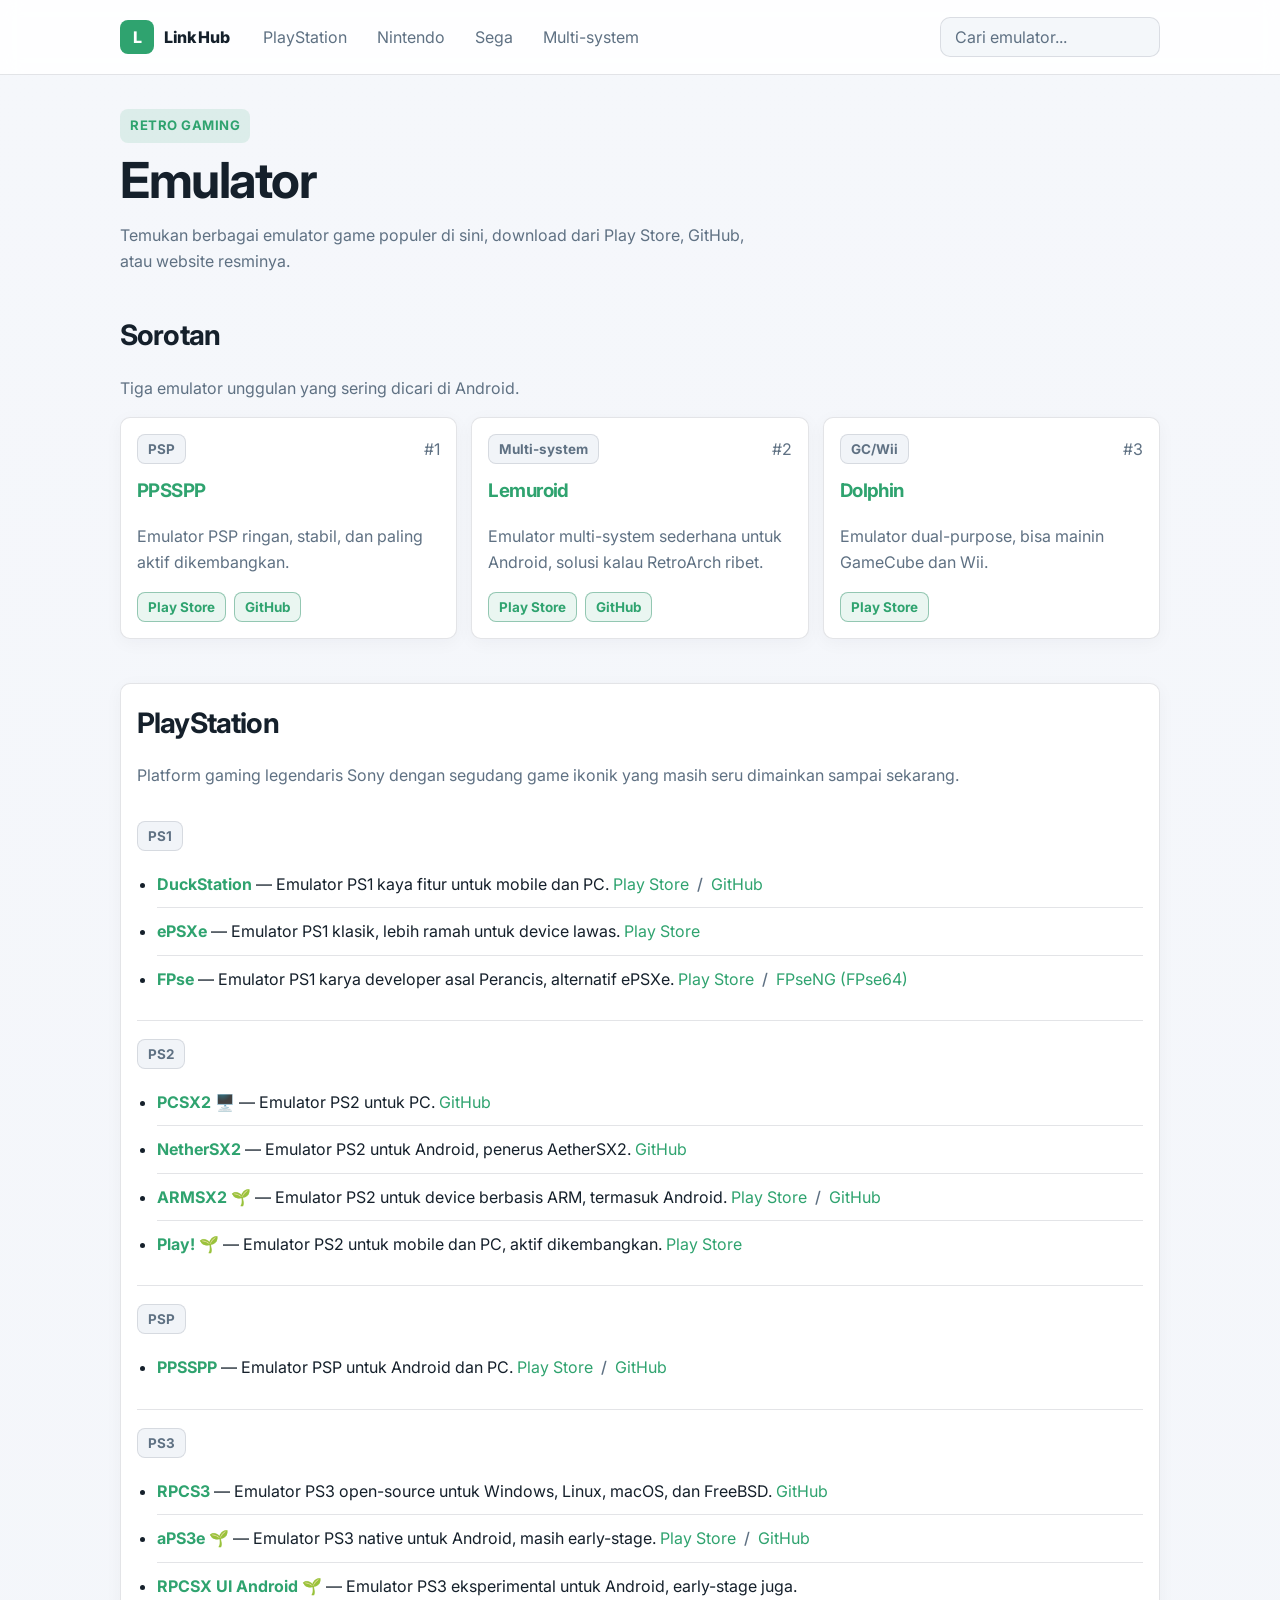
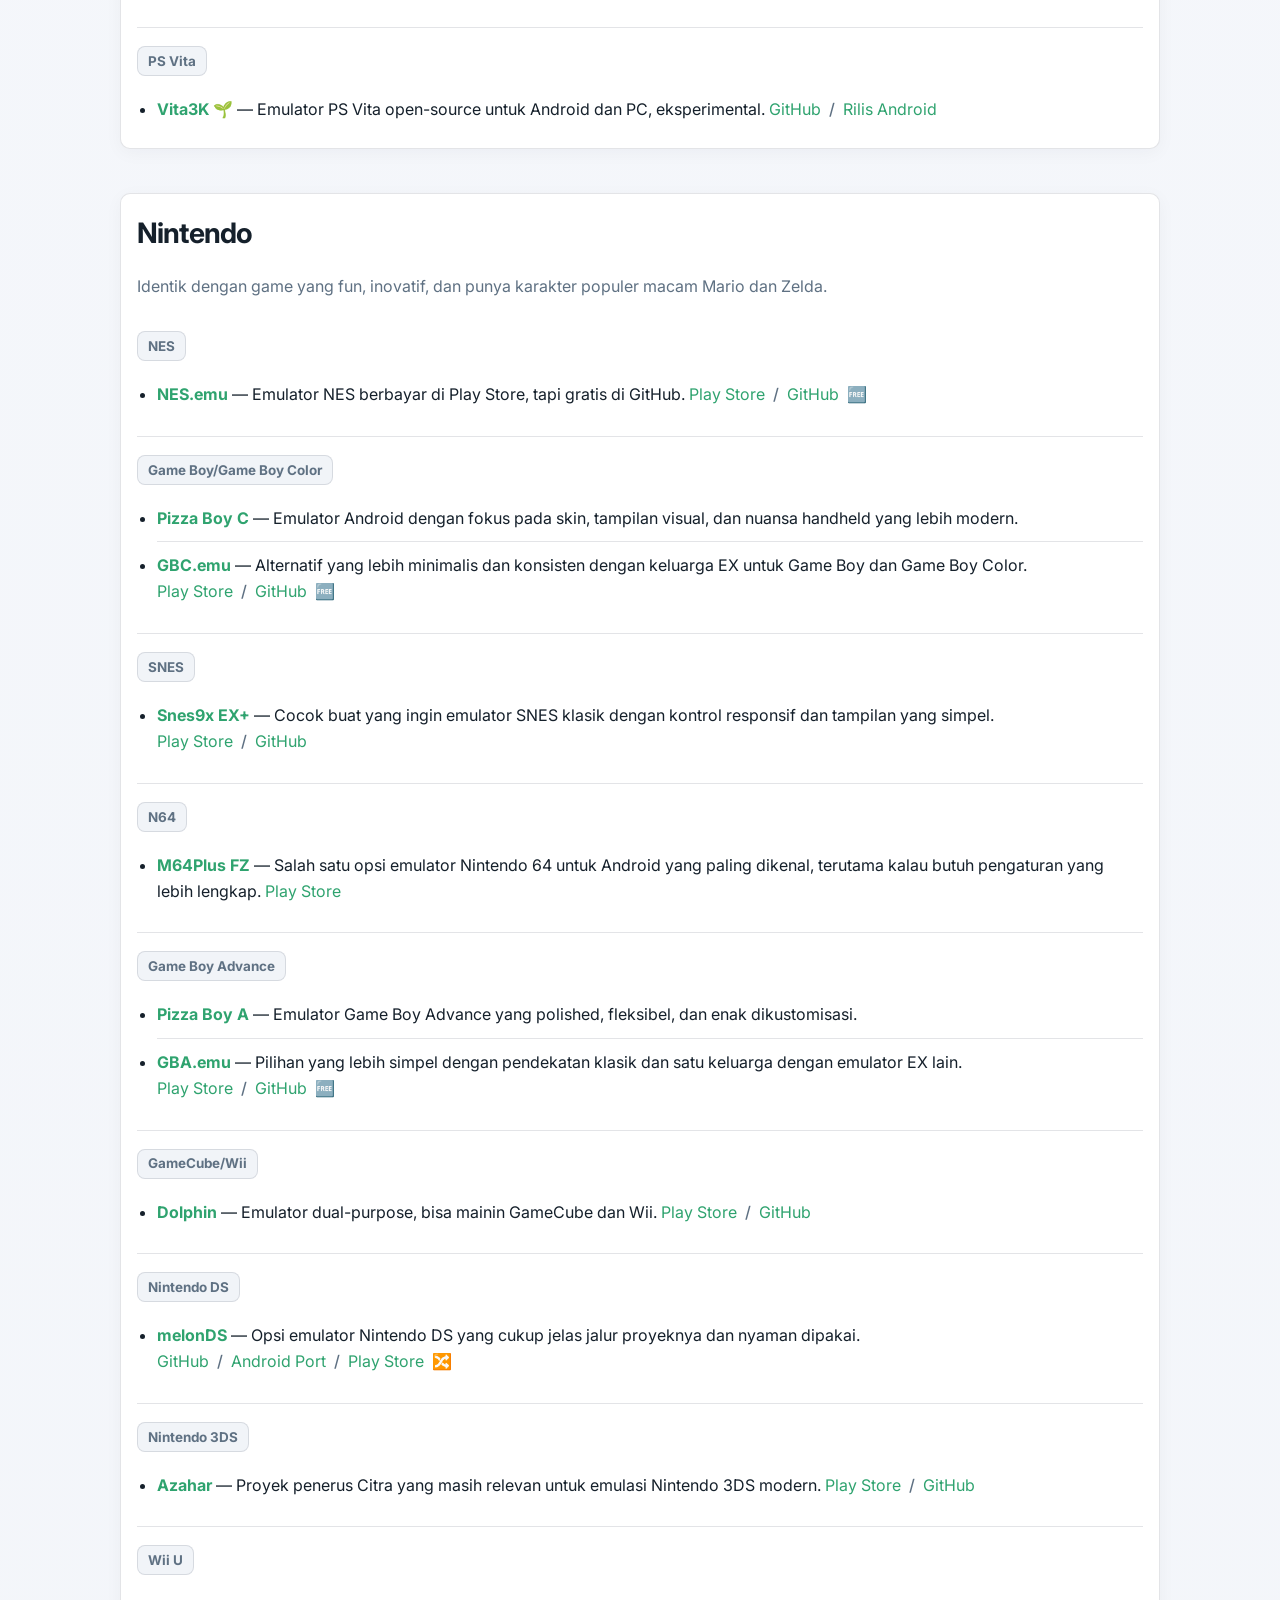
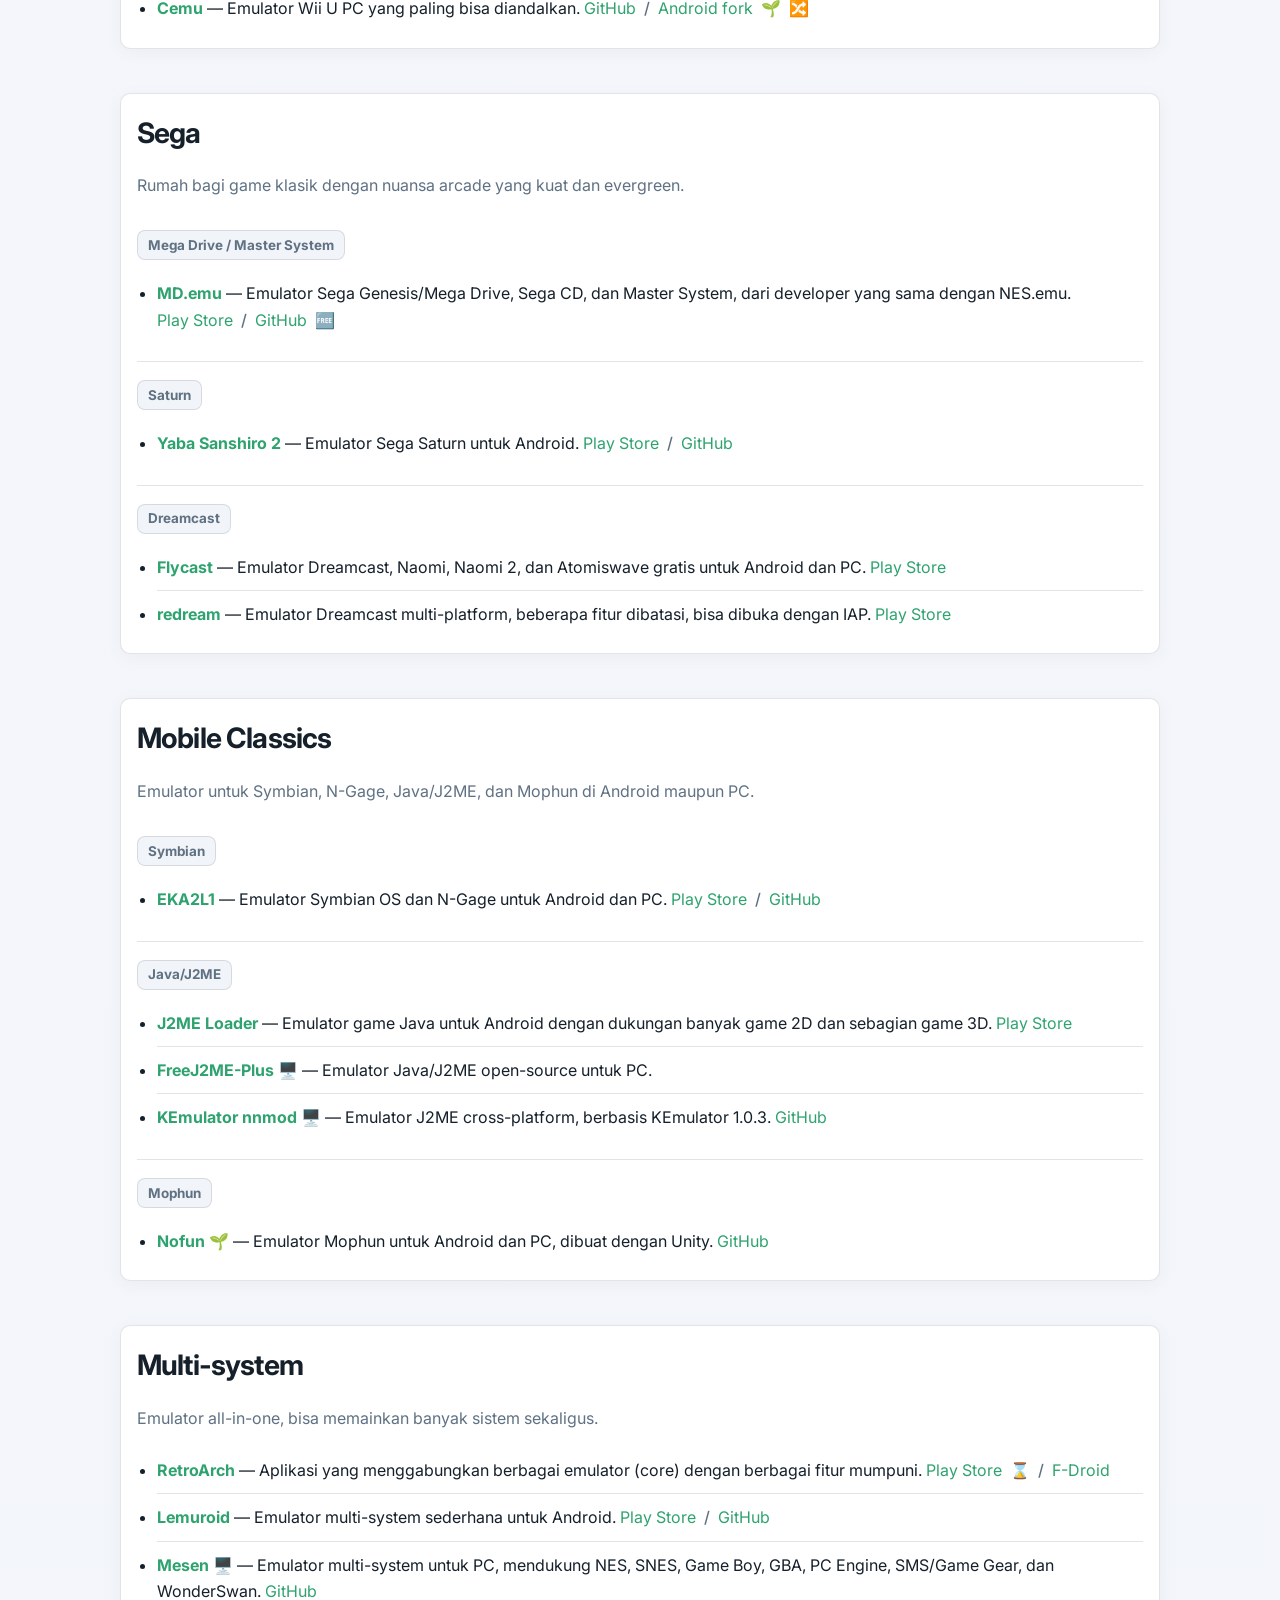
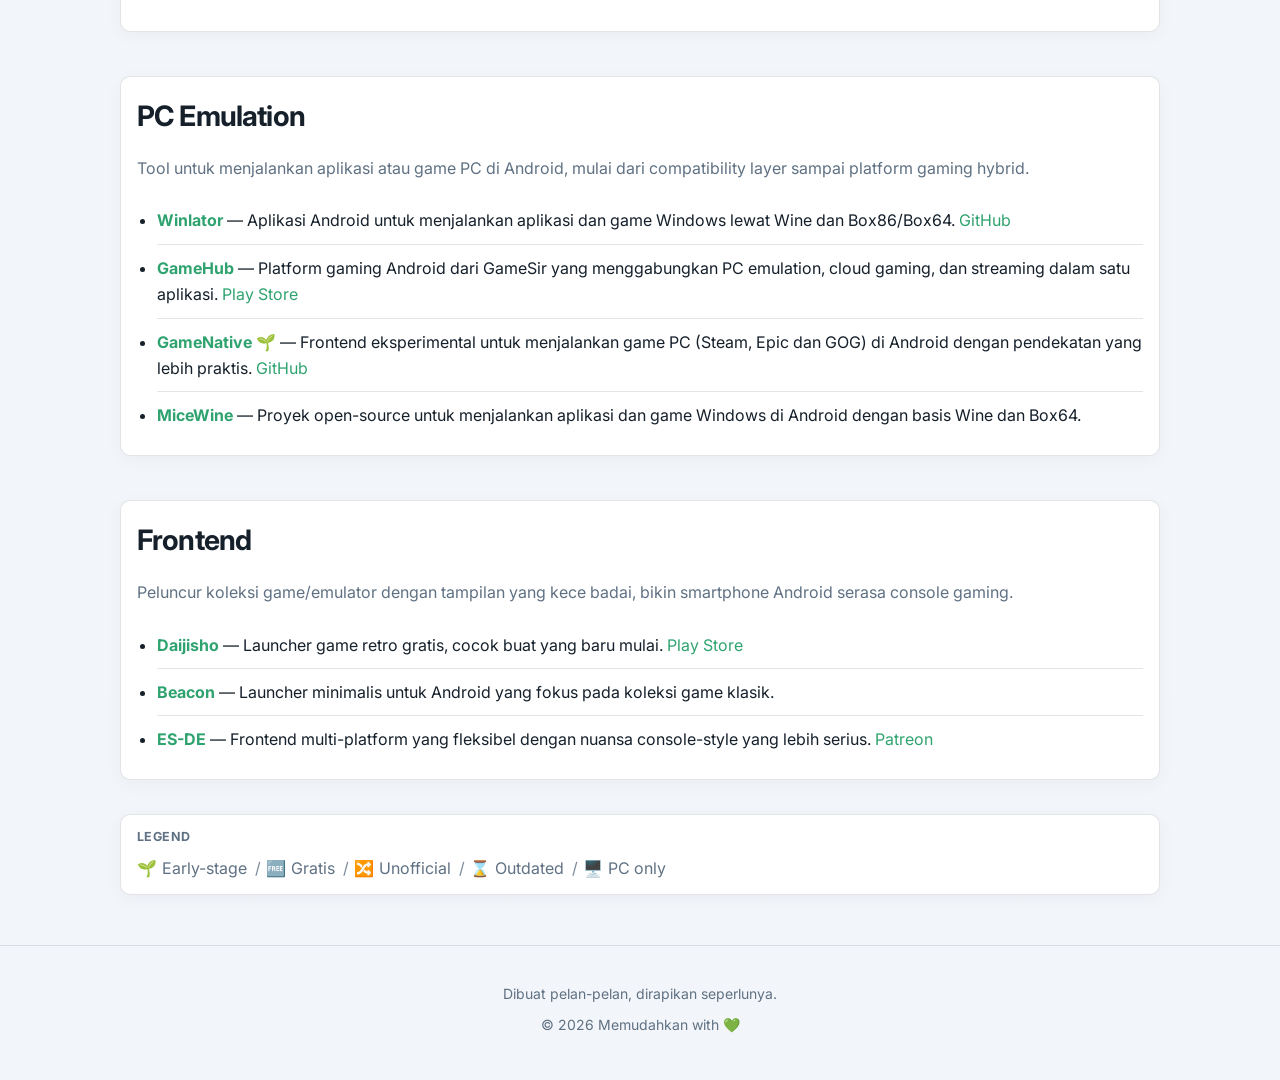
==== commit c132cec9: "Update index.html Update preview image." ====
--- a/emulator/index.html
+++ b/emulator/index.html
@@ -13,7 +13,7 @@
   <meta property="og:title" content="Emulator • M2D Link Hub">
   <meta property="og:description" content="Kumpulan link emulator pilihan untuk Android, PC, dan platform lain. Temukan situs resmi, GitHub, Play Store, dan panduan yang relevan.">
   <meta property="og:url" content="https://hub.memudahkan.com/emulator/">
-  <meta property="og:image" content="https://hub.memudahkan.com/assets/images/og/m2d-link-hub-preview.png">
+  <meta property="og:image" content="https://hub.memudahkan.com/assets/images/og/m2d-link-hub-emulator-preview.png">
   <link rel="preconnect" href="https://fonts.googleapis.com">
   <link rel="preconnect" href="https://fonts.gstatic.com" crossorigin>
   <link href="https://fonts.googleapis.com/css2?family=Inter:wght@400;500;600;700;800&display=swap" rel="stylesheet">
--- a/assets/css/shared.css
+++ b/assets/css/shared.css
@@ -393,7 +393,7 @@
 }
 
 .site-footer {
-  margin-top: 32px;
+  margin-top: 10px;
   border-top: 1px solid var(--line);
 }
 
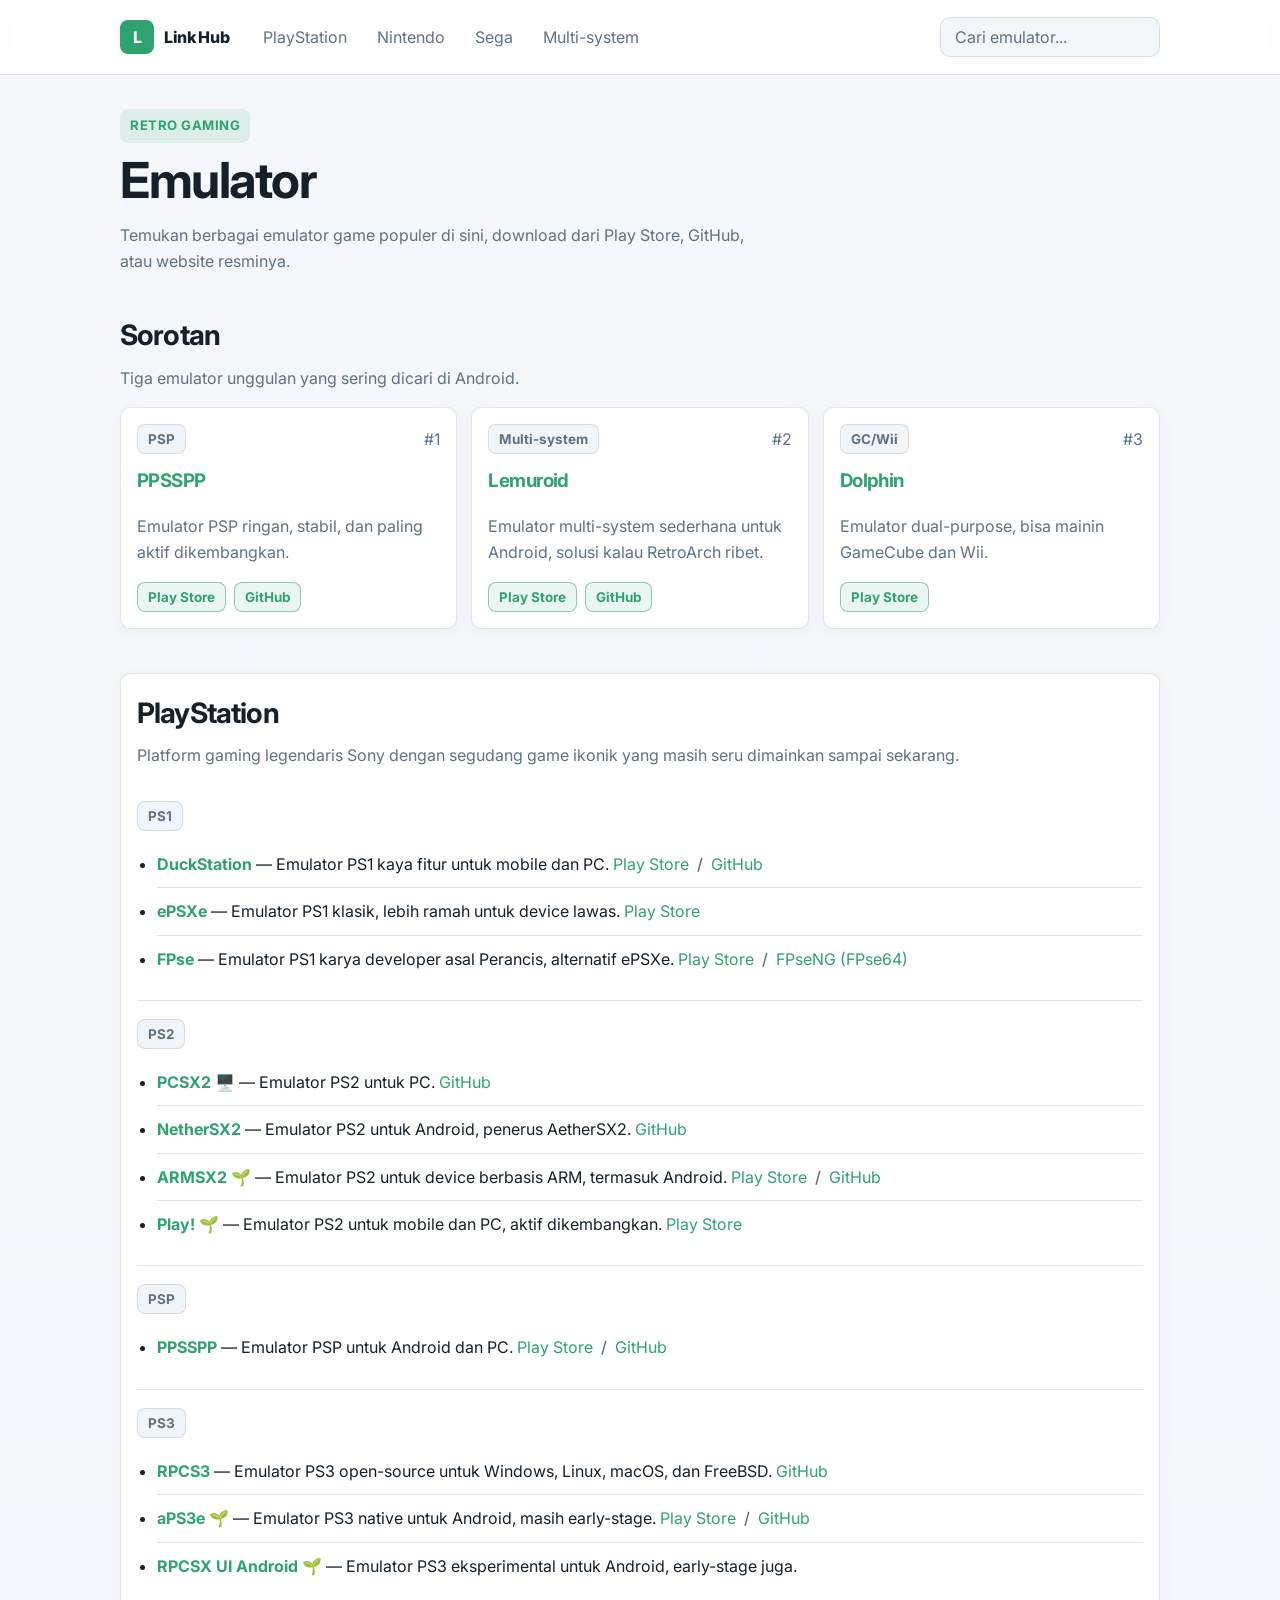
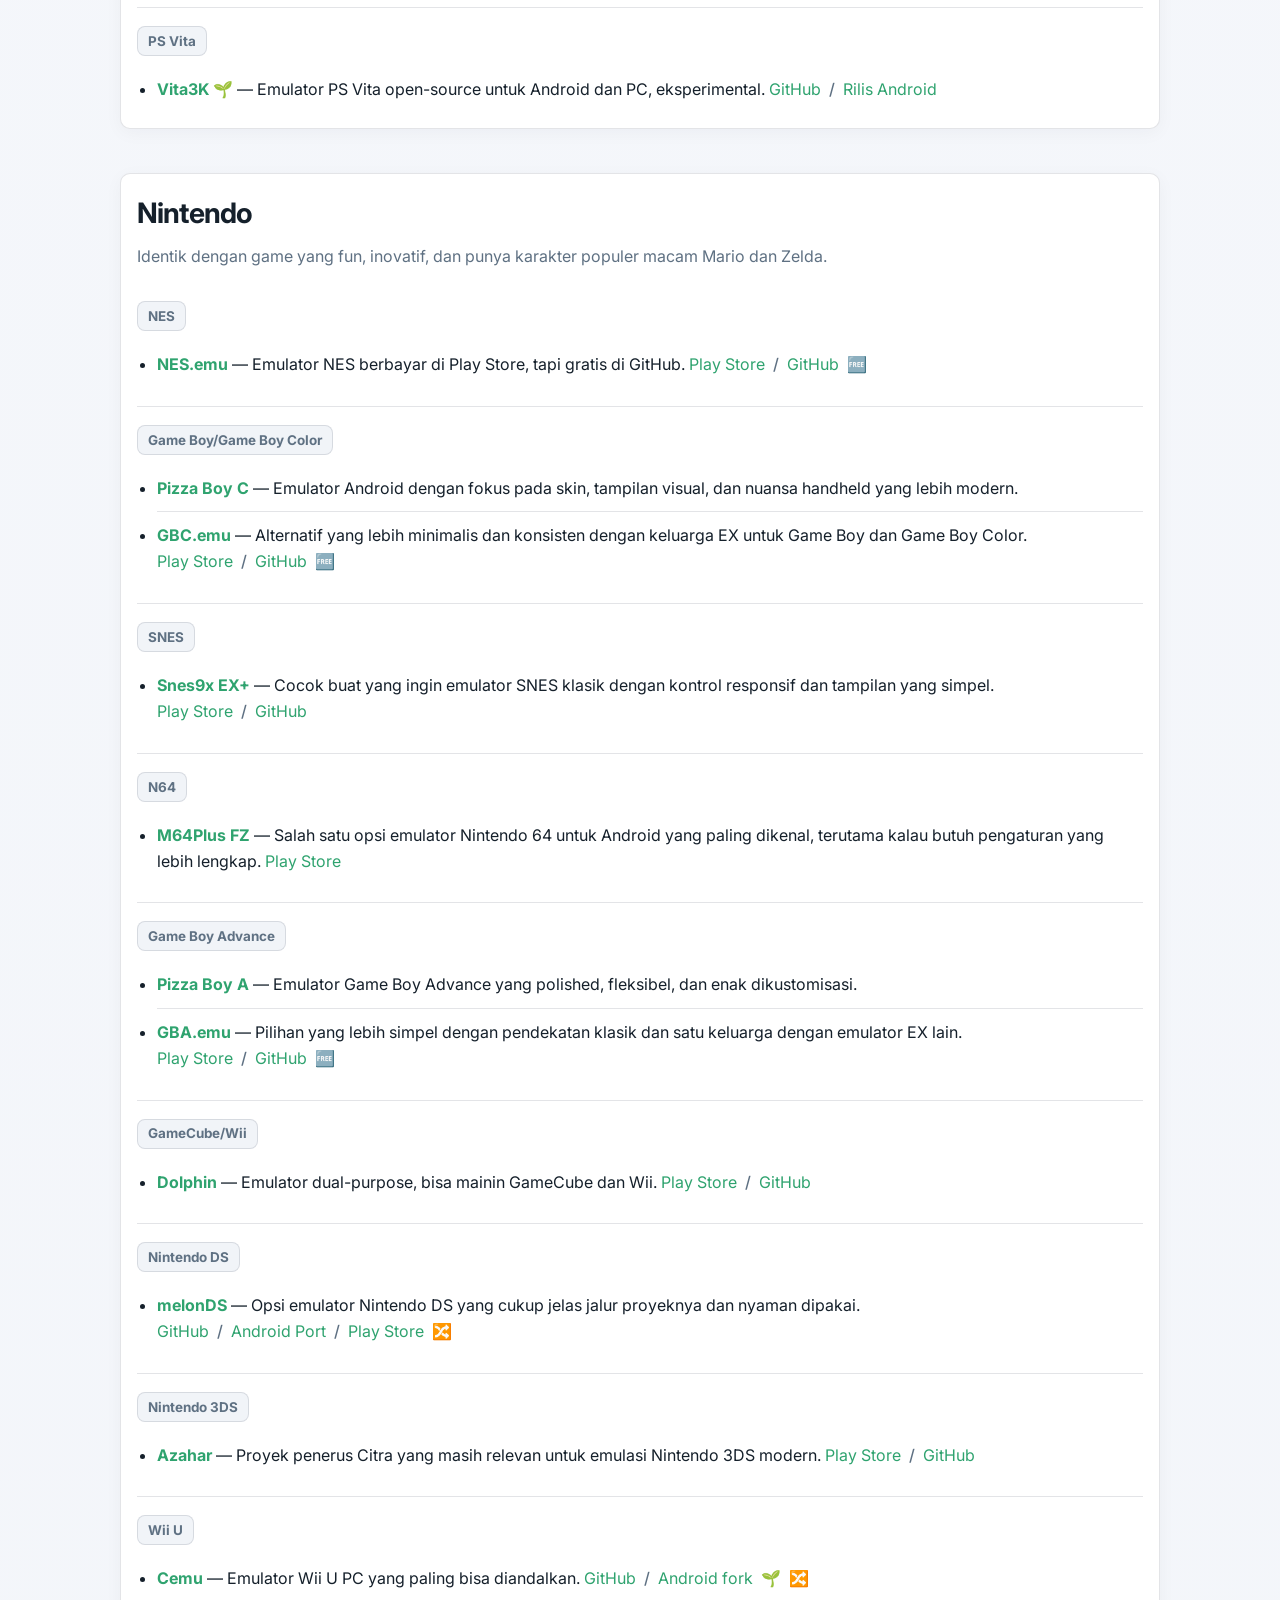
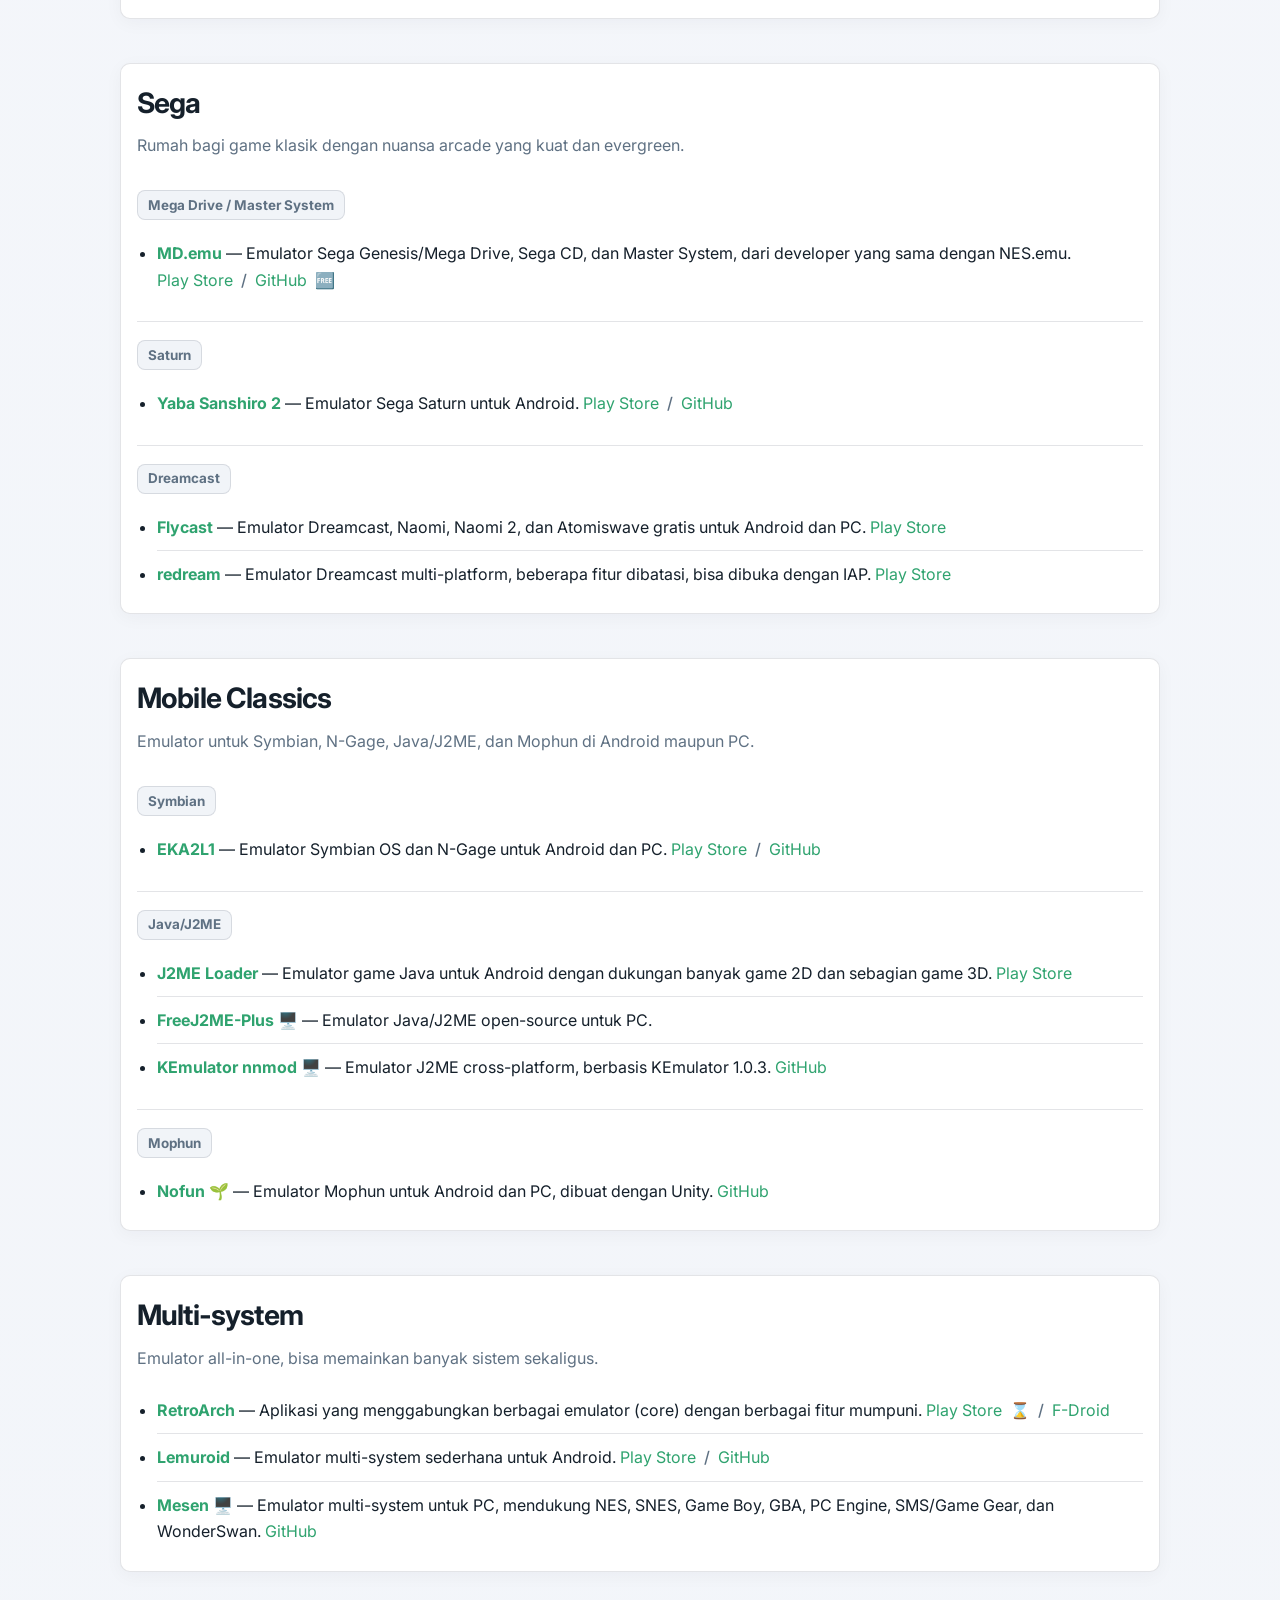
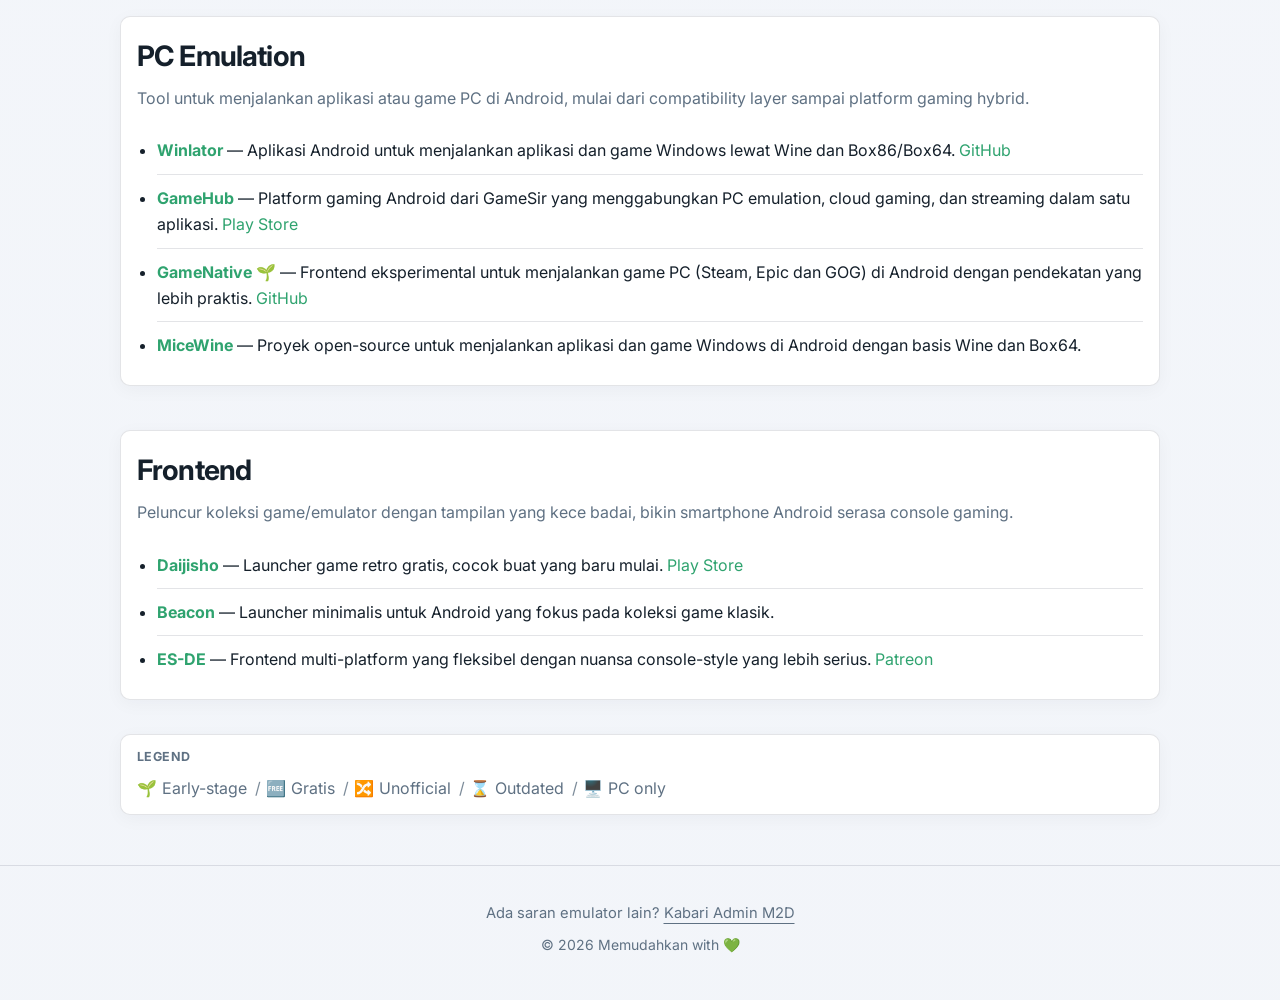
==== commit 749f8b4c: "Update index.html Update link di footer." ====
--- a/emulator/index.html
+++ b/emulator/index.html
@@ -675,8 +675,8 @@
 
 <footer class="site-footer">
   <div class="container footer-inner">
-    <p>Dibuat pelan-pelan, dirapikan seperlunya.</p>
-    <p>© 2026 Memudahkan with 💚</p>
+    <p>Ada saran emulator lain? <a href="https://go.memudahkan.com/form-emu" target="_blank" rel="nofollow noopener">Kabari Admin M2D</a></p>
+    <p>© 2026 <a href="https://www.memudahkan.com/">Memudahkan</a> with 💚</p>
   </div>
 </footer>
 
--- a/assets/css/shared.css
+++ b/assets/css/shared.css
@@ -1,3 +1,4 @@
+/* M2D Link Hub Shared v2 - 04/06/2026 */
 :root {
   --bg: #f5f7fb;
   --surface: #ffffff;
@@ -437,3 +438,43 @@
     font-size: 0.92rem;
   }
 }
+
+.section-head p {
+margin-top:0;
+}
+
+.footer-inner p:first-child {
+  color: var(--muted);
+  font-size: 0.92rem;
+  line-height: 1.55;
+}
+
+.footer-inner p:first-child a {
+  text-decoration: underline;
+  text-underline-offset: 5px;
+  position: relative;
+  color: inherit;
+  font-weight: inherit;
+  white-space: nowrap;
+  transition: text-decoration-color .2s ease;
+}
+
+.footer-inner p:first-child a:hover,
+.footer-inner p:first-child a:focus-visible {
+  color: var(--text);
+  text-decoration-color: transparent;
+}
+
+.footer-inner p:last-child a {
+  color: inherit;
+  text-decoration-line: underline;
+  text-decoration-color: transparent;
+  text-underline-offset: 5px;
+  transition: text-decoration-color .2s ease;
+}
+
+.footer-inner p:last-child a:hover,
+.footer-inner p:last-child a:focus-visible {
+  color: var(--text);
+  text-decoration-color: currentColor;
+}
